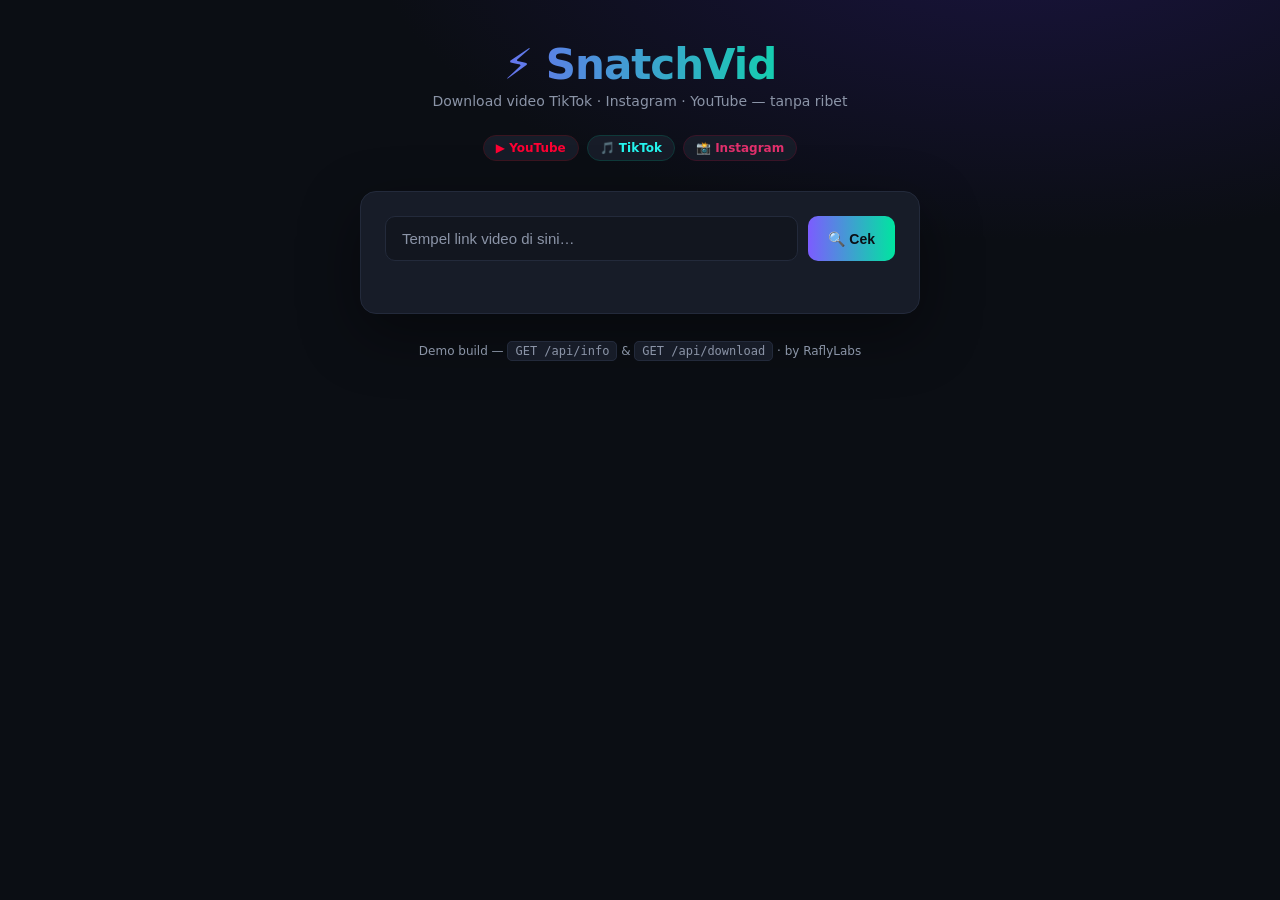
==== api/static/index.html @ d873a233 "feat: initial commit for SnatchVid" ====
<!DOCTYPE html>
<html lang="id">
<head>
<meta charset="UTF-8">
<meta name="viewport" content="width=device-width, initial-scale=1.0">
<title>SnatchVid — TikTok · Instagram · YouTube Downloader</title>
<style>
  :root {
    --bg: #0b0e14;
    --bg2: #12161f;
    --card: #171c28;
    --border: #232a3b;
    --text: #e8ecf4;
    --dim: #8b94a7;
    --accent: #7c5cff;
    --accent2: #00e5a0;
    --danger: #ff5c7c;
    --yt: #ff0033;
    --tt: #25f4ee;
    --ig: #e1306c;
  }
  * { margin: 0; padding: 0; box-sizing: border-box; }
  body {
    font-family: 'Segoe UI', system-ui, -apple-system, sans-serif;
    background: radial-gradient(1200px 600px at 80% -10%, #1a1440 0%, var(--bg) 55%), var(--bg);
    color: var(--text);
    min-height: 100vh;
    display: flex;
    flex-direction: column;
    align-items: center;
    padding: 40px 20px;
  }
  .logo { text-align: center; margin-bottom: 12px; }
  .logo h1 {
    font-size: 42px; font-weight: 800; letter-spacing: -1px;
    background: linear-gradient(90deg, var(--accent), var(--accent2));
    -webkit-background-clip: text; background-clip: text; color: transparent;
  }
  .logo p { color: var(--dim); font-size: 14px; margin-top: 4px; }
  .badges { display: flex; gap: 8px; justify-content: center; margin: 14px 0 30px; }
  .badge {
    font-size: 12px; font-weight: 600; padding: 5px 12px; border-radius: 999px;
    border: 1px solid var(--border); background: var(--card); color: var(--dim);
  }
  .badge.yt { color: var(--yt); border-color: #3a1520; }
  .badge.tt { color: var(--tt); border-color: #0f3a3a; }
  .badge.ig { color: var(--ig); border-color: #3a1528; }

  .card {
    background: var(--card); border: 1px solid var(--border); border-radius: 16px;
    padding: 24px; width: 100%; max-width: 560px;
    box-shadow: 0 20px 60px rgba(0,0,0,.4);
  }
  .input-row { display: flex; gap: 10px; }
  #url {
    flex: 1; background: var(--bg2); border: 1px solid var(--border); border-radius: 10px;
    color: var(--text); padding: 13px 16px; font-size: 15px; outline: none;
    transition: border-color .2s;
  }
  #url:focus { border-color: var(--accent); }
  #url::placeholder { color: var(--dim); }
  button {
    border: none; border-radius: 10px; cursor: pointer; font-weight: 700; font-size: 14px;
    padding: 13px 20px; transition: transform .1s, opacity .2s; color: #0b0e14;
    background: linear-gradient(90deg, var(--accent), var(--accent2));
  }
  button:hover { opacity: .88; }
  button:active { transform: scale(.97); }
  button:disabled { opacity: .45; cursor: not-allowed; }
  button.ghost {
    background: var(--bg2); color: var(--dim); border: 1px solid var(--border);
  }
  .platform-hint { margin-top: 10px; font-size: 13px; color: var(--dim); min-height: 18px; display: flex; align-items: center; gap: 6px; }

  .preview { margin-top: 20px; display: none; }
  .preview.show { display: block; animation: fadeIn .35s ease; }
  @keyframes fadeIn { from { opacity: 0; transform: translateY(8px); } to { opacity: 1; transform: none; } }

  .thumb-wrap { position: relative; border-radius: 12px; overflow: hidden; border: 1px solid var(--border); }
  .thumb-wrap img { width: 100%; display: block; aspect-ratio: 16/9; object-fit: cover; }
  .thumb-overlay {
    position: absolute; inset: 0; display: flex; align-items: flex-end; padding: 14px;
    background: linear-gradient(transparent 40%, rgba(0,0,0,.85));
  }
  .thumb-overlay .meta { color: #fff; }
  .thumb-overlay .dur {
    background: rgba(0,0,0,.7); padding: 3px 8px; border-radius: 6px; font-size: 12px; font-weight: 600;
  }
  .ptag { font-size: 11px; font-weight: 700; letter-spacing: .5px; text-transform: uppercase; margin-bottom: 6px; }
  .ptag.yt { color: var(--yt); } .ptag.tt { color: var(--tt); } .ptag.ig { color: var(--ig); }

  .details { padding: 14px 4px 0; }
  .details h3 { font-size: 16px; font-weight: 700; line-height: 1.4; }
  .details .sub { color: var(--dim); font-size: 13px; margin-top: 4px; }

  .quality-row { display: flex; gap: 8px; margin-top: 14px; flex-wrap: wrap; }
  .q-btn {
    background: var(--bg2); border: 1px solid var(--border); color: var(--dim);
    padding: 8px 14px; border-radius: 8px; font-size: 13px; font-weight: 600; cursor: pointer;
    transition: all .15s;
  }
  .q-btn:hover { border-color: var(--accent); color: var(--text); }
  .q-btn.active { background: var(--accent); border-color: var(--accent); color: #fff; }

  .output-wrap { margin-top: 16px; }
  .section-label { font-size: 12px; color: var(--dim); font-weight: 600; text-transform: uppercase; letter-spacing: .5px; margin-bottom: 8px; }
  .output-row { display: flex; gap: 8px; flex-wrap: wrap; }
  .o-btn {
    background: var(--bg2); border: 1px solid var(--border); color: var(--dim);
    padding: 10px 14px; border-radius: 10px; font-size: 13px; font-weight: 600; cursor: pointer;
    transition: all .15s; text-align: left; line-height: 1.3; flex: 1; min-width: 130px;
  }
  .o-btn .o-emoji { display: block; font-size: 18px; margin-bottom: 2px; }
  .o-btn .o-label { color: var(--text); }
  .o-btn .o-desc { font-size: 11px; color: var(--dim); font-weight: 400; }
  .o-btn:hover { border-color: var(--accent); }
  .o-btn.active { background: linear-gradient(135deg, rgba(99,102,241,.18), rgba(16,185,129,.12)); border-color: var(--accent); }
  .o-btn.active .o-label { color: var(--accent2); }
  .o-btn:disabled { opacity: .4; cursor: not-allowed; }
  .wa-opt { margin-top: 10px; }
  .wa-label { display: block; font-size: 12px; color: var(--dim); margin-bottom: 6px; }
  .wa-opt .q-btn { flex: none; }

  .dl-btn { width: 100%; margin-top: 16px; padding: 14px; font-size: 15px; }
  .dl-btn:disabled { opacity: .6; }

  .status { margin-top: 14px; font-size: 13px; color: var(--dim); text-align: center; min-height: 18px; }
  .status.error { color: var(--danger); }
  .status.ok { color: var(--accent2); }

  .spinner {
    display: inline-block; width: 14px; height: 14px; vertical-align: -2px; margin-right: 6px;
    border: 2px solid rgba(255,255,255,.25); border-top-color: #fff; border-radius: 50%;
    animation: spin .7s linear infinite;
  }
  @keyframes spin { to { transform: rotate(360deg); } }

  footer { margin-top: 30px; color: var(--dim); font-size: 12px; text-align: center; }
  footer code { background: var(--card); padding: 2px 7px; border-radius: 5px; border: 1px solid var(--border); }
</style>
</head>
<body>

  <div class="logo">
    <h1>⚡ SnatchVid</h1>
    <p>Download video TikTok · Instagram · YouTube — tanpa ribet</p>
  </div>
  <div class="badges">
    <span class="badge yt">▶ YouTube</span>
    <span class="badge tt">🎵 TikTok</span>
    <span class="badge ig">📸 Instagram</span>
  </div>

  <div class="card">
    <div class="input-row">
      <input id="url" type="text" placeholder="Tempel link video di sini…" autocomplete="off" spellcheck="false">
      <button id="btnInfo">🔍 Cek</button>
    </div>
    <div class="platform-hint" id="hint"></div>

    <div class="preview" id="preview">
      <div class="thumb-wrap">
        <img id="thumb" alt="Thumbnail">
        <div class="thumb-overlay">
          <div>
            <div class="ptag" id="ptag">YouTube</div>
            <span class="dur" id="dur">0:00</span>
          </div>
        </div>
      </div>
      <div class="details">
        <h3 id="title">Judul video</h3>
        <div class="sub" id="sub">Uploader</div>
      </div>
      <div class="quality-row" id="qualityRow"></div>

      <div class="output-wrap">
        <div class="section-label">Format output</div>
        <div class="output-row" id="outputRow"></div>
        <div class="wa-opt" id="waOpt" style="display:none">
          <label class="wa-label">Durasi max (untuk WA Status)</label>
          <div class="output-row" id="waDurRow"></div>
        </div>
      </div>

      <button class="dl-btn" id="btnDownload" disabled>⬇ Download Video</button>
      <div class="status" id="status"></div>
    </div>
  </div>

  <footer>
    Demo build — <code>GET /api/info</code> &amp; <code>GET /api/download</code> · by RaflyLabs
  </footer>

<script>
const $ = id => document.getElementById(id);
const PLATFORMS = { youtube: {name:'YouTube', cls:'yt', emoji:'▶'}, tiktok: {name:'TikTok', cls:'tt', emoji:'🎵'}, instagram: {name:'Instagram', cls:'ig', emoji:'📸'} };
let currentQuality = '720';
let currentOutput = 'original';
let currentWADur = '30';
let currentMeta = null;
let ffmpegOK = true;

const urlInput = $('url');
const hint = $('hint');

function detectPlatform(url) {
  if (/youtube\.com|youtu\.be/i.test(url)) return 'youtube';
  if (/tiktok\.com/i.test(url)) return 'tiktok';
  if (/instagram\.com/i.test(url)) return 'instagram';
  return null;
}

urlInput.addEventListener('input', () => {
  const p = detectPlatform(urlInput.value.trim());
  if (p) {
    const conf = PLATFORMS[p];
    hint.innerHTML = `<span style="color:var(--${conf.cls})">${conf.emoji} ${conf.name} terdeteksi ✓</span>`;
  } else if (urlInput.value.trim()) {
    hint.textContent = '⚠ Support: YouTube, TikTok, Instagram';
  } else {
    hint.textContent = '';
  }
});

urlInput.addEventListener('keydown', e => { if (e.key === 'Enter') $('btnInfo').click(); });

async function fetchJSON(url, retries = 3) {
  let lastErr;
  for (let i = 0; i < retries; i++) {
    try {
      const res = await fetch(url);
      const body = await res.json().catch(() => ({}));
      if (!res.ok) throw new Error(body.detail || `HTTP ${res.status}`);
      return body;
    } catch (e) {
      lastErr = e;
      if (i < retries - 1) await new Promise(r => setTimeout(r, 2000 * (i + 1)));
    }
  }
  throw lastErr;
}

function renderQuality(meta) {
  const row = $('qualityRow');
  row.innerHTML = '';
  const quals = meta.formats && meta.formats.length ? meta.formats.map(f => f.height) : [];
  // Kalau TikTok/IG tanpa list format → cuma "best"
  const options = quals.length ? quals : ['best'];
  currentQuality = options[0].toString();

  options.forEach(q => {
    const b = document.createElement('button');
    b.className = 'q-btn' + (q.toString() === currentQuality ? ' active' : '');
    b.textContent = q === 'best' ? '⭐ Best' : q + 'p';
    b.onclick = () => {
      currentQuality = q.toString();
      document.querySelectorAll('.q-btn').forEach(x => x.classList.remove('active'));
      b.classList.add('active');
    };
    row.appendChild(b);
  });
}

// ----- Format output -----
const OUTPUT_ICONS = { original: '📦', wa_status: '📱', mp3: '🎵' };

function renderOutputTypes() {
  const row = $('outputRow');
  row.innerHTML = '';

  // Ambil daftar output type dari API (sekali saja)
  fetch('/api/output-types')
    .then(r => r.json())
    .then(types => {
      Object.entries(types).forEach(([key, conf]) => {
        const needsFF = conf.needs_ffmpeg && !ffmpegOK;
        const b = document.createElement('button');
        b.className = 'o-btn' + (key === currentOutput ? ' active' : '');
        b.disabled = needsFF;
        b.innerHTML = `<span class="o-emoji">${conf.emoji}</span><span class="o-label">${conf.label}</span> <span class="o-desc">${conf.desc}</span>`;
        b.onclick = () => {
          currentOutput = key;
          document.querySelectorAll('.o-btn').forEach(x => x.classList.remove('active'));
          b.classList.add('active');
          $('waOpt').style.display = key === 'wa_status' ? 'block' : 'none';
        };
        row.appendChild(b);
      });
      // Kalau wa_status butuh ffmpeg dan tidak ada → pilihan fallback ke original
      if (types.wa_status.needs_ffmpeg && !ffmpegOK && currentOutput === 'wa_status') {
        currentOutput = 'original';
        document.querySelectorAll('.o-btn')[0]?.classList.add('active');
      }
    })
    .catch(() => {});

  // Durasi pilihan untuk WA (15/30/60 — 30s default = batas status)
  const durRow = $('waDurRow');
  durRow.innerHTML = '';
  ['15', '30', '60'].forEach(d => {
    const b = document.createElement('button');
    b.className = 'q-btn' + (d === currentWADur ? ' active' : '');
    b.textContent = d + ' dtk';
    b.onclick = () => {
      currentWADur = d;
      durRow.querySelectorAll('.q-btn').forEach(x => x.classList.remove('active'));
      b.classList.add('active');
    };
    durRow.appendChild(b);
  });
}

// Cek status ffmpeg saat load
fetch('/api/health').then(r => r.json()).then(h => { ffmpegOK = !!h.ffmpeg; renderOutputTypes(); }).catch(() => {});

$('btnInfo').onclick = async () => {
  const url = urlInput.value.trim();
  const status = $('status');
  if (!url) { status.textContent = 'Isi URL dulu ya 😉'; status.className = 'status error'; return; }
  if (!detectPlatform(url)) { status.textContent = 'URL tidak didukung!'; status.className = 'status error'; return; }

  const btn = $('btnInfo');
  btn.disabled = true; btn.innerHTML = '<span class="spinner"></span>Mengecek…';
  status.textContent = 'Mengambil info video…'; status.className = 'status';

  try {
    const meta = await fetchJSON('/api/info?url=' + encodeURIComponent(url));
    currentMeta = meta;

    const conf = PLATFORMS[meta.platform];
    $('ptag').textContent = `${conf.emoji} ${conf.name}`;
    $('ptag').className = 'ptag ' + conf.cls;
    $('thumb').src = meta.thumbnail || 'data:image/svg+xml;base64,' + btoa('<svg xmlns="http://www.w3.org/2000/svg" width="640" height="360"><rect fill="#232a3b" width="640" height="360"/><text x="320" y="190" fill="#8b94a7" font-size="28" text-anchor="middle" font-family="sans-serif">Tidak ada thumbnail</text></svg>');
    $('title').textContent = meta.title || '(tanpa judul)';
    $('sub').textContent = [meta.uploader, meta.duration_sec ? `⏱ ${meta.duration}` : null].filter(Boolean).join(' · ');
    $('dur').textContent = meta.duration || '?';

    renderQuality(meta);
    $('preview').classList.add('show');
    $('btnDownload').disabled = false;
    status.textContent = meta.quality_note || '';
    status.className = meta.quality_note ? 'status error' : 'status';
  } catch (e) {
    status.textContent = '❌ ' + e.message;
    status.className = 'status error';
  } finally {
    btn.disabled = false; btn.innerHTML = '🔍 Cek';
  }
};

$('btnDownload').onclick = async () => {
  const status = $('status');
  const btn = $('btnDownload');
  btn.disabled = true; btn.innerHTML = '<span class="spinner"></span>Downloading…';
  status.textContent = 'Memproses video…'; status.className = 'status';

  try {
    const url = urlInput.value.trim();
    const res = await fetch(`/api/download?url=${encodeURIComponent(url)}&quality=${currentQuality}&output=${currentOutput}&wa_duration=${currentWADur}`);
    if (!res.ok) {
      const body = await res.json().catch(() => ({}));
      throw new Error(body.detail || `HTTP ${res.status}`);
    }
    // Ambil filename dari header Content-Disposition
    const cd = res.headers.get('Content-Disposition') || '';
    const m = cd.match(/filename="?([^";]+)"?/);
    const fname = m ? m[1] : 'snatchvid.mp4';

    const blob = await res.blob();
    const a = document.createElement('a');
    a.href = URL.createObjectURL(blob);
    a.download = fname;
    a.click();
    URL.revokeObjectURL(a.href);

    status.textContent = `✅ Berhasil! ${(blob.size/1e6).toFixed(1)} MB disimpan.`;
    status.className = 'status ok';
  } catch (e) {
    status.textContent = '❌ ' + e.message;
    status.className = 'status error';
  } finally {
    btn.disabled = false; btn.innerHTML = '⬇ Download Video';
  }
};
</script>
</body>
</html>
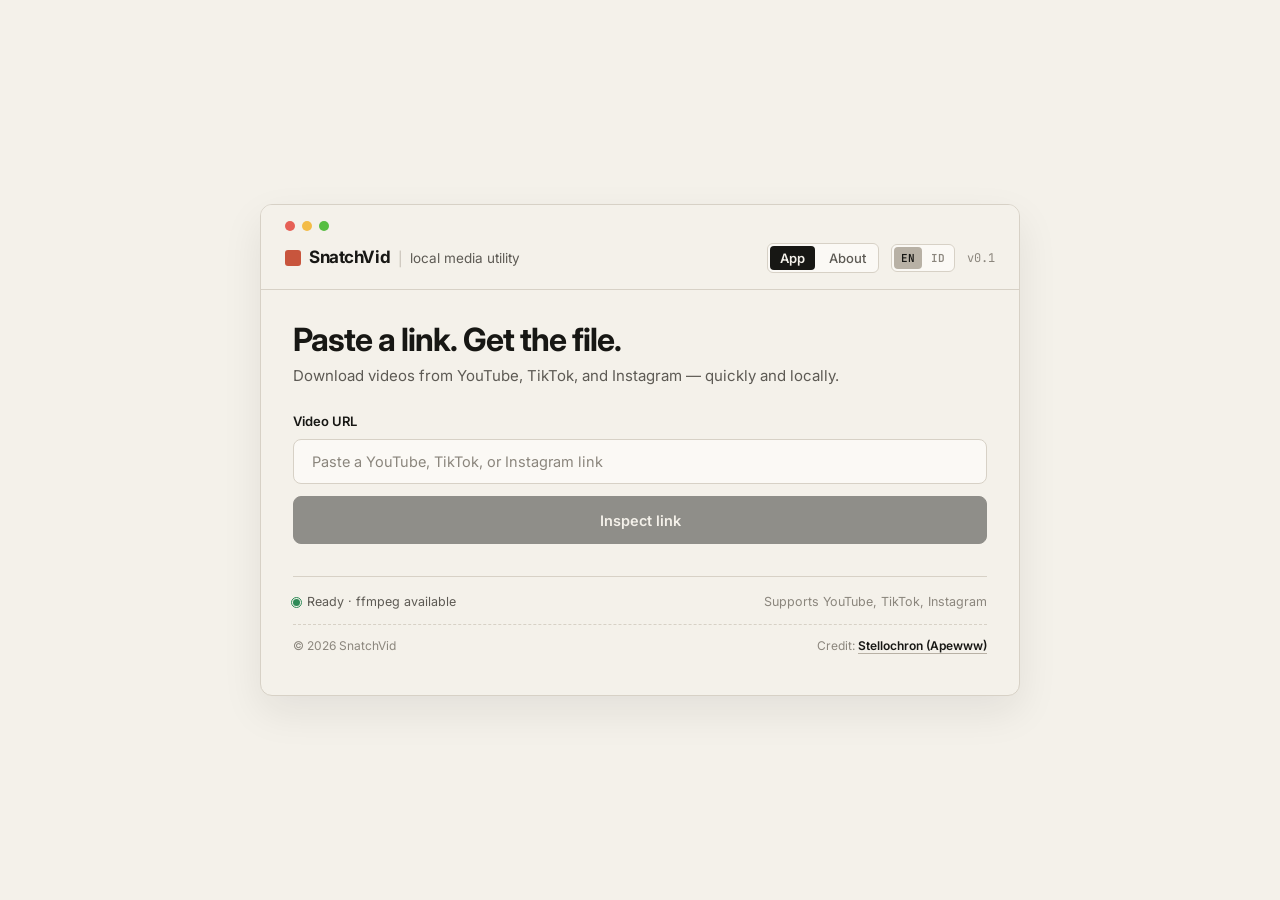
==== commit b286b275: "feat(ui): implement Quiet Utility frontend, About page, and EN/ID localization - Redesign interface " ====
--- a/api/static/index.html
+++ b/api/static/index.html
@@ -1,388 +1,2145 @@
 <!DOCTYPE html>
-<html lang="id">
+<html lang="en">
 <head>
-<meta charset="UTF-8">
-<meta name="viewport" content="width=device-width, initial-scale=1.0">
-<title>SnatchVid — TikTok · Instagram · YouTube Downloader</title>
-<style>
-  :root {
-    --bg: #0b0e14;
-    --bg2: #12161f;
-    --card: #171c28;
-    --border: #232a3b;
-    --text: #e8ecf4;
-    --dim: #8b94a7;
-    --accent: #7c5cff;
-    --accent2: #00e5a0;
-    --danger: #ff5c7c;
-    --yt: #ff0033;
-    --tt: #25f4ee;
-    --ig: #e1306c;
-  }
-  * { margin: 0; padding: 0; box-sizing: border-box; }
-  body {
-    font-family: 'Segoe UI', system-ui, -apple-system, sans-serif;
-    background: radial-gradient(1200px 600px at 80% -10%, #1a1440 0%, var(--bg) 55%), var(--bg);
-    color: var(--text);
-    min-height: 100vh;
-    display: flex;
-    flex-direction: column;
-    align-items: center;
-    padding: 40px 20px;
-  }
-  .logo { text-align: center; margin-bottom: 12px; }
-  .logo h1 {
-    font-size: 42px; font-weight: 800; letter-spacing: -1px;
-    background: linear-gradient(90deg, var(--accent), var(--accent2));
-    -webkit-background-clip: text; background-clip: text; color: transparent;
-  }
-  .logo p { color: var(--dim); font-size: 14px; margin-top: 4px; }
-  .badges { display: flex; gap: 8px; justify-content: center; margin: 14px 0 30px; }
-  .badge {
-    font-size: 12px; font-weight: 600; padding: 5px 12px; border-radius: 999px;
-    border: 1px solid var(--border); background: var(--card); color: var(--dim);
-  }
-  .badge.yt { color: var(--yt); border-color: #3a1520; }
-  .badge.tt { color: var(--tt); border-color: #0f3a3a; }
-  .badge.ig { color: var(--ig); border-color: #3a1528; }
-
-  .card {
-    background: var(--card); border: 1px solid var(--border); border-radius: 16px;
-    padding: 24px; width: 100%; max-width: 560px;
-    box-shadow: 0 20px 60px rgba(0,0,0,.4);
-  }
-  .input-row { display: flex; gap: 10px; }
-  #url {
-    flex: 1; background: var(--bg2); border: 1px solid var(--border); border-radius: 10px;
-    color: var(--text); padding: 13px 16px; font-size: 15px; outline: none;
-    transition: border-color .2s;
-  }
-  #url:focus { border-color: var(--accent); }
-  #url::placeholder { color: var(--dim); }
-  button {
-    border: none; border-radius: 10px; cursor: pointer; font-weight: 700; font-size: 14px;
-    padding: 13px 20px; transition: transform .1s, opacity .2s; color: #0b0e14;
-    background: linear-gradient(90deg, var(--accent), var(--accent2));
-  }
-  button:hover { opacity: .88; }
-  button:active { transform: scale(.97); }
-  button:disabled { opacity: .45; cursor: not-allowed; }
-  button.ghost {
-    background: var(--bg2); color: var(--dim); border: 1px solid var(--border);
-  }
-  .platform-hint { margin-top: 10px; font-size: 13px; color: var(--dim); min-height: 18px; display: flex; align-items: center; gap: 6px; }
-
-  .preview { margin-top: 20px; display: none; }
-  .preview.show { display: block; animation: fadeIn .35s ease; }
-  @keyframes fadeIn { from { opacity: 0; transform: translateY(8px); } to { opacity: 1; transform: none; } }
-
-  .thumb-wrap { position: relative; border-radius: 12px; overflow: hidden; border: 1px solid var(--border); }
-  .thumb-wrap img { width: 100%; display: block; aspect-ratio: 16/9; object-fit: cover; }
-  .thumb-overlay {
-    position: absolute; inset: 0; display: flex; align-items: flex-end; padding: 14px;
-    background: linear-gradient(transparent 40%, rgba(0,0,0,.85));
-  }
-  .thumb-overlay .meta { color: #fff; }
-  .thumb-overlay .dur {
-    background: rgba(0,0,0,.7); padding: 3px 8px; border-radius: 6px; font-size: 12px; font-weight: 600;
-  }
-  .ptag { font-size: 11px; font-weight: 700; letter-spacing: .5px; text-transform: uppercase; margin-bottom: 6px; }
-  .ptag.yt { color: var(--yt); } .ptag.tt { color: var(--tt); } .ptag.ig { color: var(--ig); }
-
-  .details { padding: 14px 4px 0; }
-  .details h3 { font-size: 16px; font-weight: 700; line-height: 1.4; }
-  .details .sub { color: var(--dim); font-size: 13px; margin-top: 4px; }
-
-  .quality-row { display: flex; gap: 8px; margin-top: 14px; flex-wrap: wrap; }
-  .q-btn {
-    background: var(--bg2); border: 1px solid var(--border); color: var(--dim);
-    padding: 8px 14px; border-radius: 8px; font-size: 13px; font-weight: 600; cursor: pointer;
-    transition: all .15s;
-  }
-  .q-btn:hover { border-color: var(--accent); color: var(--text); }
-  .q-btn.active { background: var(--accent); border-color: var(--accent); color: #fff; }
-
-  .output-wrap { margin-top: 16px; }
-  .section-label { font-size: 12px; color: var(--dim); font-weight: 600; text-transform: uppercase; letter-spacing: .5px; margin-bottom: 8px; }
-  .output-row { display: flex; gap: 8px; flex-wrap: wrap; }
-  .o-btn {
-    background: var(--bg2); border: 1px solid var(--border); color: var(--dim);
-    padding: 10px 14px; border-radius: 10px; font-size: 13px; font-weight: 600; cursor: pointer;
-    transition: all .15s; text-align: left; line-height: 1.3; flex: 1; min-width: 130px;
-  }
-  .o-btn .o-emoji { display: block; font-size: 18px; margin-bottom: 2px; }
-  .o-btn .o-label { color: var(--text); }
-  .o-btn .o-desc { font-size: 11px; color: var(--dim); font-weight: 400; }
-  .o-btn:hover { border-color: var(--accent); }
-  .o-btn.active { background: linear-gradient(135deg, rgba(99,102,241,.18), rgba(16,185,129,.12)); border-color: var(--accent); }
-  .o-btn.active .o-label { color: var(--accent2); }
-  .o-btn:disabled { opacity: .4; cursor: not-allowed; }
-  .wa-opt { margin-top: 10px; }
-  .wa-label { display: block; font-size: 12px; color: var(--dim); margin-bottom: 6px; }
-  .wa-opt .q-btn { flex: none; }
-
-  .dl-btn { width: 100%; margin-top: 16px; padding: 14px; font-size: 15px; }
-  .dl-btn:disabled { opacity: .6; }
-
-  .status { margin-top: 14px; font-size: 13px; color: var(--dim); text-align: center; min-height: 18px; }
-  .status.error { color: var(--danger); }
-  .status.ok { color: var(--accent2); }
-
-  .spinner {
-    display: inline-block; width: 14px; height: 14px; vertical-align: -2px; margin-right: 6px;
-    border: 2px solid rgba(255,255,255,.25); border-top-color: #fff; border-radius: 50%;
-    animation: spin .7s linear infinite;
-  }
-  @keyframes spin { to { transform: rotate(360deg); } }
-
-  footer { margin-top: 30px; color: var(--dim); font-size: 12px; text-align: center; }
-  footer code { background: var(--card); padding: 2px 7px; border-radius: 5px; border: 1px solid var(--border); }
-</style>
+  <meta charset="UTF-8">
+  <meta name="viewport" content="width=device-width, initial-scale=1.0">
+  <title>SnatchVid — Local Media Utility</title>
+  <link rel="preconnect" href="https://fonts.googleapis.com">
+  <link rel="preconnect" href="https://fonts.gstatic.com" crossorigin>
+  <link href="https://fonts.googleapis.com/css2?family=Inter:wght@400;500;600;700&family=JetBrains+Mono:wght@400;500;600&display=swap" rel="stylesheet">
+  <style>
+    /* -------------------------------------------------------------------------
+       SnatchVid Design System Tokens (docs/DESIGN.md)
+       Direction: Quiet Utility — warm paper, charcoal ink, vermilion accent
+       ------------------------------------------------------------------------- */
+    :root {
+      /* Color tokens */
+      --color-paper: #F4F1EA;
+      --color-surface: #FBF9F5;
+      --color-surface-muted: #ECE8DF;
+      --color-ink: #171714;
+      --color-ink-soft: #5D5A54;
+      --color-ink-faint: #8B867D;
+      --color-line: #D7D1C6;
+      --color-line-strong: #B8B1A5;
+      --color-accent: #C8553D;
+      --color-accent-soft: #F2D8D0;
+      --color-success: #2E8B57;
+      --color-warning: #B7791F;
+      --color-danger: #B7463B;
+
+      /* Specific platform subtle tones */
+      --color-yt-bg: #FBECE8;
+      --color-yt-text: #B7463B;
+      --color-tt-bg: #E8F5F4;
+      --color-tt-text: #0E746C;
+      --color-ig-bg: #F8EBF0;
+      --color-ig-text: #AD2B60;
+
+      /* Spacing & Metrics */
+      --shell-max: 1120px;
+      --workbench-max: 760px;
+      --space-1: 4px;
+      --space-2: 8px;
+      --space-3: 12px;
+      --space-4: 16px;
+      --space-5: 20px;
+      --space-6: 24px;
+      --space-7: 32px;
+      --space-8: 40px;
+      --space-9: 56px;
+
+      --control-height: 48px;
+      --radius-control: 8px;
+      --radius-thumbnail: 6px;
+      --radius-window: 12px;
+      --radius-pill: 999px;
+
+      --transition-fast: 140ms ease;
+      --transition-normal: 220ms ease;
+      --shadow-window: 0 16px 40px rgba(23, 23, 20, 0.08);
+
+      /* Typography */
+      --font-sans: 'Inter', ui-sans-serif, system-ui, -apple-system, BlinkMacSystemFont, "Segoe UI", sans-serif;
+      --font-mono: 'JetBrains Mono', ui-monospace, SFMono-Regular, Menlo, Consolas, monospace;
+    }
+
+    * {
+      box-sizing: border-box;
+      margin: 0;
+      padding: 0;
+    }
+
+    body {
+      background-color: var(--color-paper);
+      color: var(--color-ink);
+      font-family: var(--font-sans);
+      font-size: 15px;
+      line-height: 1.5;
+      min-height: 100vh;
+      display: flex;
+      align-items: center;
+      justify-content: center;
+      padding: var(--space-8) var(--space-4);
+      -webkit-font-smoothing: antialiased;
+      -moz-osx-font-smoothing: grayscale;
+    }
+
+    /* Workbench / App Shell Window */
+    .app-shell {
+      background-color: var(--color-paper);
+      border: 1px solid var(--color-line);
+      border-radius: var(--radius-window);
+      box-shadow: var(--shadow-window);
+      width: 100%;
+      max-width: var(--workbench-max);
+      overflow: hidden;
+      display: flex;
+      flex-direction: column;
+    }
+
+    /* Header */
+    .header {
+      padding: var(--space-4) var(--space-6);
+      border-bottom: 1px solid var(--color-line);
+      background-color: var(--color-paper);
+      display: flex;
+      flex-direction: column;
+      gap: var(--space-3);
+    }
+
+    .window-controls {
+      display: flex;
+      align-items: center;
+      gap: 7px;
+    }
+
+    .mac-dot {
+      width: 10px;
+      height: 10px;
+      border-radius: 50%;
+      display: inline-block;
+    }
+    .mac-dot.red { background-color: #E66056; }
+    .mac-dot.yellow { background-color: #F3BC48; }
+    .mac-dot.green { background-color: #57BE42; }
+
+    .brand-bar {
+      display: flex;
+      align-items: center;
+      justify-content: space-between;
+      flex-wrap: wrap;
+      gap: var(--space-3);
+    }
+
+    .brand-left {
+      display: flex;
+      align-items: center;
+      gap: var(--space-2);
+    }
+
+    .brand-mark {
+      width: 16px;
+      height: 16px;
+      background-color: var(--color-accent);
+      border-radius: 3px;
+      flex-shrink: 0;
+    }
+
+    .wordmark {
+      font-size: 17px;
+      font-weight: 700;
+      letter-spacing: -0.025em;
+      color: var(--color-ink);
+      text-decoration: none;
+    }
+
+    .brand-divider {
+      color: var(--color-line-strong);
+      font-weight: 300;
+      font-size: 14px;
+      user-select: none;
+    }
+
+    .brand-tagline {
+      color: var(--color-ink-soft);
+      font-size: 13.5px;
+      font-weight: 400;
+    }
+
+    .nav-actions {
+      display: flex;
+      align-items: center;
+      gap: var(--space-3);
+    }
+
+    /* Navigation Links */
+    .nav-links {
+      display: flex;
+      align-items: center;
+      gap: var(--space-1);
+      background-color: var(--color-surface);
+      border: 1px solid var(--color-line);
+      border-radius: 6px;
+      padding: 2px;
+    }
+
+    .nav-btn {
+      background: none;
+      border: none;
+      font-family: var(--font-sans);
+      font-size: 13px;
+      font-weight: 500;
+      color: var(--color-ink-soft);
+      padding: 4px 10px;
+      border-radius: 4px;
+      cursor: pointer;
+      transition: all var(--transition-fast);
+      text-decoration: none;
+    }
+
+    .nav-btn:hover {
+      color: var(--color-ink);
+    }
+
+    .nav-btn.active {
+      background-color: var(--color-ink);
+      color: var(--color-paper);
+      font-weight: 600;
+    }
+
+    /* Language Selector (EN / ID) */
+    .lang-switcher {
+      display: flex;
+      align-items: center;
+      gap: 2px;
+      background-color: var(--color-surface);
+      border: 1px solid var(--color-line);
+      border-radius: 6px;
+      padding: 2px;
+    }
+
+    .lang-btn {
+      background: none;
+      border: none;
+      font-family: var(--font-mono);
+      font-size: 11px;
+      font-weight: 600;
+      color: var(--color-ink-faint);
+      padding: 4px 7px;
+      border-radius: 4px;
+      cursor: pointer;
+      transition: all var(--transition-fast);
+    }
+
+    .lang-btn:hover {
+      color: var(--color-ink);
+    }
+
+    .lang-btn.active {
+      background-color: var(--color-line-strong);
+      color: var(--color-ink);
+    }
+
+    .brand-version {
+      font-family: var(--font-mono);
+      font-size: 12px;
+      color: var(--color-ink-faint);
+    }
+
+    /* Workbench Main Body */
+    .workbench-body {
+      padding: var(--space-7) var(--space-7) var(--space-8);
+    }
+
+    /* View Switcher Containers */
+    .view-pane {
+      display: none;
+    }
+
+    .view-pane.active {
+      display: block;
+      animation: viewFade 0.18s ease;
+    }
+
+    @keyframes viewFade {
+      from { opacity: 0; transform: translateY(3px); }
+      to { opacity: 1; transform: translateY(0); }
+    }
+
+    /* Hero / Product Promise */
+    .promise-section {
+      margin-bottom: var(--space-6);
+    }
+
+    .promise-headline {
+      font-size: 32px;
+      font-weight: 700;
+      letter-spacing: -0.03em;
+      line-height: 1.1;
+      color: var(--color-ink);
+      margin-bottom: var(--space-2);
+    }
+
+    .promise-subtext {
+      font-size: 15px;
+      color: var(--color-ink-soft);
+      line-height: 1.5;
+      max-width: 65ch;
+    }
+
+    /* URL Input Section */
+    .input-section {
+      margin-bottom: var(--space-5);
+    }
+
+    .field-label {
+      display: block;
+      font-size: 13px;
+      font-weight: 600;
+      color: var(--color-ink);
+      margin-bottom: var(--space-2);
+    }
+
+    .url-field-wrap {
+      display: flex;
+      align-items: center;
+      background-color: var(--color-surface);
+      border: 1px solid var(--color-line);
+      border-radius: var(--radius-control);
+      padding: 4px 6px 4px 14px;
+      transition: border-color var(--transition-fast), box-shadow var(--transition-fast);
+      position: relative;
+    }
+
+    .url-field-wrap:focus-within {
+      border-color: var(--color-ink);
+      box-shadow: 0 0 0 3px rgba(200, 85, 61, 0.18);
+    }
+
+    .url-input {
+      flex: 1;
+      border: none;
+      outline: none;
+      background: transparent;
+      font-family: var(--font-sans);
+      font-size: 14.5px;
+      color: var(--color-ink);
+      padding: 9px 4px;
+      min-width: 120px;
+    }
+
+    .url-input::placeholder {
+      color: var(--color-ink-faint);
+    }
+
+    .btn-clear {
+      background: transparent;
+      border: none;
+      color: var(--color-ink-faint);
+      cursor: pointer;
+      padding: 6px 8px;
+      border-radius: 4px;
+      display: none;
+      align-items: center;
+      justify-content: center;
+      font-size: 13px;
+      transition: color var(--transition-fast);
+    }
+
+    .btn-clear:hover {
+      color: var(--color-ink);
+    }
+
+    .btn-clear.show {
+      display: flex;
+    }
+
+    /* Platform Detection Badge */
+    .platform-pill {
+      align-items: center;
+      gap: 6px;
+      font-size: 12.5px;
+      font-weight: 600;
+      padding: 5px 10px;
+      border-radius: 6px;
+      white-space: nowrap;
+      user-select: none;
+    }
+
+    .platform-pill.youtube {
+      background-color: var(--color-yt-bg);
+      color: var(--color-yt-text);
+    }
+
+    .platform-pill.tiktok {
+      background-color: var(--color-tt-bg);
+      color: var(--color-tt-text);
+    }
+
+    .platform-pill.instagram {
+      background-color: var(--color-ig-bg);
+      color: var(--color-ig-text);
+    }
+
+    .platform-pill-desktop {
+      display: none;
+      margin-left: 6px;
+    }
+
+    .platform-pill-desktop.show {
+      display: inline-flex;
+    }
+
+    .platform-pill-mobile {
+      display: none !important;
+      margin-top: var(--space-2);
+      width: fit-content;
+    }
+
+    /* Primary Action Buttons */
+    .btn-primary {
+      width: 100%;
+      height: var(--control-height);
+      min-height: 48px;
+      background-color: var(--color-ink);
+      color: var(--color-paper);
+      border: 1px solid var(--color-ink);
+      border-radius: var(--radius-control);
+      font-family: var(--font-sans);
+      font-size: 14.5px;
+      font-weight: 600;
+      cursor: pointer;
+      display: flex;
+      align-items: center;
+      justify-content: center;
+      gap: var(--space-2);
+      transition: background-color var(--transition-fast), transform var(--transition-fast), opacity var(--transition-fast);
+      margin-top: var(--space-3);
+    }
+
+    .btn-primary:hover:not(:disabled) {
+      background-color: #2b2b27;
+      border-color: #2b2b27;
+    }
+
+    .btn-primary:active:not(:disabled) {
+      background-color: #10100d;
+      transform: scale(0.995);
+    }
+
+    .btn-primary:focus-visible {
+      outline: 3px solid rgba(200, 85, 61, 0.4);
+      outline-offset: 2px;
+    }
+
+    .btn-primary:disabled {
+      opacity: 0.45;
+      cursor: not-allowed;
+    }
+
+    /* Media Preview Card */
+    .preview-card {
+      display: none;
+      background-color: var(--color-surface);
+      border: 1px solid var(--color-line);
+      border-radius: var(--radius-control);
+      padding: var(--space-4);
+      margin-top: var(--space-5);
+      animation: previewFadeIn var(--transition-normal);
+    }
+
+    .preview-card.show {
+      display: flex;
+      gap: var(--space-4);
+    }
+
+    @keyframes previewFadeIn {
+      from { opacity: 0; transform: translateY(4px); }
+      to { opacity: 1; transform: translateY(0); }
+    }
+
+    .thumbnail-col {
+      width: 210px;
+      aspect-ratio: 16 / 9;
+      background-color: #161614;
+      border-radius: var(--radius-thumbnail);
+      position: relative;
+      overflow: hidden;
+      flex-shrink: 0;
+      display: flex;
+      align-items: center;
+      justify-content: center;
+    }
+
+    .thumbnail-img {
+      width: 100%;
+      height: 100%;
+      object-fit: cover;
+      display: block;
+    }
+
+    .thumbnail-play-overlay {
+      position: absolute;
+      width: 36px;
+      height: 36px;
+      background-color: rgba(0, 0, 0, 0.52);
+      border-radius: 50%;
+      display: flex;
+      align-items: center;
+      justify-content: center;
+      pointer-events: none;
+      backdrop-filter: blur(2px);
+    }
+
+    .thumbnail-play-overlay svg {
+      width: 15px;
+      height: 15px;
+      fill: #ffffff;
+      margin-left: 2px;
+    }
+
+    .duration-tag {
+      position: absolute;
+      bottom: 6px;
+      right: 6px;
+      background-color: rgba(23, 23, 20, 0.82);
+      color: #ffffff;
+      font-size: 11px;
+      font-weight: 500;
+      font-family: var(--font-mono);
+      padding: 2px 6px;
+      border-radius: 4px;
+      line-height: 1.2;
+    }
+
+    .metadata-col {
+      flex: 1;
+      display: flex;
+      flex-direction: column;
+      justify-content: flex-start;
+      min-width: 0;
+      padding-top: 2px;
+    }
+
+    .platform-display-tag {
+      display: inline-flex;
+      align-items: center;
+      gap: 5px;
+      font-size: 12.5px;
+      font-weight: 600;
+      margin-bottom: var(--space-1);
+    }
+
+    .platform-display-tag.youtube { color: var(--color-yt-text); }
+    .platform-display-tag.tiktok { color: var(--color-tt-text); }
+    .platform-display-tag.instagram { color: var(--color-ig-text); }
+
+    .video-title {
+      font-size: 16.5px;
+      font-weight: 700;
+      letter-spacing: -0.02em;
+      color: var(--color-ink);
+      line-height: 1.35;
+      margin-bottom: var(--space-1);
+      overflow: hidden;
+      display: -webkit-box;
+      -webkit-line-clamp: 2;
+      -webkit-box-orient: vertical;
+    }
+
+    .video-uploader {
+      font-size: 13.5px;
+      color: var(--color-ink-soft);
+      margin-bottom: 2px;
+    }
+
+    .video-duration {
+      font-size: 13px;
+      color: var(--color-ink-soft);
+    }
+
+    /* Output Controls Grid */
+    .controls-grid {
+      display: none;
+      grid-template-columns: 1fr 1fr auto;
+      gap: var(--space-3);
+      align-items: flex-end;
+      margin-top: var(--space-5);
+    }
+
+    .controls-grid.show {
+      display: grid;
+    }
+
+    .control-block {
+      display: flex;
+      flex-direction: column;
+    }
+
+    .select-wrap {
+      position: relative;
+    }
+
+    .select-control {
+      width: 100%;
+      height: 44px;
+      background-color: var(--color-surface);
+      border: 1px solid var(--color-line);
+      border-radius: var(--radius-control);
+      padding: 8px 32px 8px 12px;
+      font-size: 14px;
+      font-family: var(--font-sans);
+      font-weight: 500;
+      color: var(--color-ink);
+      appearance: none;
+      -webkit-appearance: none;
+      cursor: pointer;
+      outline: none;
+      transition: border-color var(--transition-fast), box-shadow var(--transition-fast);
+    }
+
+    .select-control:focus {
+      border-color: var(--color-ink);
+      box-shadow: 0 0 0 3px rgba(200, 85, 61, 0.18);
+    }
+
+    .select-chevron {
+      position: absolute;
+      right: 12px;
+      top: 50%;
+      transform: translateY(-50%);
+      pointer-events: none;
+      color: var(--color-ink-faint);
+      font-size: 11px;
+    }
+
+    .btn-advanced {
+      background: none;
+      border: none;
+      color: var(--color-ink);
+      text-decoration: underline;
+      text-underline-offset: 3px;
+      font-size: 13.5px;
+      font-weight: 500;
+      font-family: var(--font-sans);
+      cursor: pointer;
+      padding: 12px 4px;
+      transition: color var(--transition-fast);
+      white-space: nowrap;
+    }
+
+    .btn-advanced:hover {
+      color: var(--color-ink-soft);
+    }
+
+    /* Conditional Drawer: WhatsApp Duration */
+    .conditional-drawer {
+      display: none;
+      background-color: var(--color-surface);
+      border: 1px solid var(--color-line);
+      border-radius: var(--radius-control);
+      padding: var(--space-3) var(--space-4);
+      margin-top: var(--space-3);
+      animation: previewFadeIn var(--transition-fast);
+    }
+
+    .conditional-drawer.open {
+      display: block;
+    }
+
+    .drawer-title {
+      font-size: 12.5px;
+      font-weight: 600;
+      color: var(--color-ink);
+      margin-bottom: var(--space-2);
+    }
+
+    .duration-pills {
+      display: flex;
+      gap: var(--space-2);
+    }
+
+    .dur-pill-btn {
+      background-color: var(--color-paper);
+      border: 1px solid var(--color-line);
+      border-radius: 6px;
+      padding: 6px 14px;
+      font-size: 12.5px;
+      font-weight: 500;
+      font-family: var(--font-sans);
+      cursor: pointer;
+      color: var(--color-ink-soft);
+      transition: all var(--transition-fast);
+    }
+
+    .dur-pill-btn:hover {
+      border-color: var(--color-line-strong);
+      color: var(--color-ink);
+    }
+
+    .dur-pill-btn.active {
+      background-color: var(--color-ink);
+      border-color: var(--color-ink);
+      color: var(--color-paper);
+    }
+
+    /* Action: Download Section */
+    .download-section {
+      display: none;
+      margin-top: var(--space-4);
+    }
+
+    .download-section.show {
+      display: block;
+    }
+
+    .download-progress-bar {
+      display: none;
+      height: 3px;
+      width: 100%;
+      background-color: var(--color-line);
+      border-radius: 2px;
+      margin-top: var(--space-2);
+      overflow: hidden;
+      position: relative;
+    }
+
+    .download-progress-bar.active {
+      display: block;
+    }
+
+    .download-progress-inner {
+      height: 100%;
+      background-color: var(--color-accent);
+      width: 30%;
+      animation: indeterminateProgress 1.4s infinite ease-in-out;
+    }
+
+    @keyframes indeterminateProgress {
+      0% { transform: translateX(-100%); width: 25%; }
+      50% { width: 45%; }
+      100% { transform: translateX(400%); width: 25%; }
+    }
+
+    /* Success Card */
+    .success-card {
+      display: none;
+      background-color: var(--color-surface);
+      border: 1px solid #C4DFC9;
+      border-radius: var(--radius-control);
+      padding: var(--space-4);
+      margin-top: var(--space-4);
+      animation: previewFadeIn var(--transition-fast);
+    }
+
+    .success-card.show {
+      display: flex;
+      align-items: center;
+      justify-content: space-between;
+      gap: var(--space-3);
+    }
+
+    .success-content {
+      display: flex;
+      flex-direction: column;
+    }
+
+    .success-badge {
+      font-size: 13px;
+      font-weight: 600;
+      color: var(--color-success);
+      display: flex;
+      align-items: center;
+      gap: 5px;
+    }
+
+    .success-filename {
+      font-size: 14px;
+      font-weight: 500;
+      color: var(--color-ink);
+      margin-top: 2px;
+    }
+
+    .success-meta {
+      font-size: 12.5px;
+      color: var(--color-ink-soft);
+    }
+
+    .btn-secondary {
+      background-color: var(--color-paper);
+      border: 1px solid var(--color-line);
+      border-radius: 6px;
+      padding: 8px 14px;
+      font-size: 13px;
+      font-weight: 600;
+      color: var(--color-ink);
+      cursor: pointer;
+      transition: background-color var(--transition-fast), border-color var(--transition-fast);
+      white-space: nowrap;
+    }
+
+    .btn-secondary:hover {
+      background-color: #ECE8DF;
+      border-color: var(--color-line-strong);
+    }
+
+    /* Error Banner */
+    .error-banner {
+      display: none;
+      background-color: #FDF4F2;
+      border: 1px solid #F3C9C2;
+      border-radius: var(--radius-control);
+      padding: var(--space-3) var(--space-4);
+      font-size: 13.5px;
+      color: var(--color-danger);
+      margin-top: var(--space-3);
+      line-height: 1.45;
+      animation: previewFadeIn var(--transition-fast);
+    }
+
+    .error-banner.show {
+      display: block;
+    }
+
+    /* -------------------------------------------------------------------------
+       About Page Styling (inspired by scribd.raflylabs.com)
+       ------------------------------------------------------------------------- */
+    .about-article {
+      display: flex;
+      flex-direction: column;
+      gap: var(--space-6);
+    }
+
+    .about-header-group {
+      margin-bottom: var(--space-2);
+    }
+
+    .about-title {
+      font-size: 28px;
+      font-weight: 700;
+      letter-spacing: -0.025em;
+      line-height: 1.2;
+      color: var(--color-ink);
+      margin-bottom: var(--space-2);
+    }
+
+    .about-lead {
+      font-size: 15px;
+      color: var(--color-ink-soft);
+      line-height: 1.6;
+    }
+
+    .about-creator-links {
+      display: grid;
+      grid-template-columns: 1fr 1fr;
+      gap: var(--space-3);
+      margin-top: var(--space-4);
+    }
+
+    .creator-card-link {
+      background-color: var(--color-surface);
+      border: 1px solid var(--color-line);
+      border-radius: var(--radius-control);
+      padding: var(--space-3) var(--space-4);
+      text-decoration: none;
+      display: flex;
+      flex-direction: column;
+      gap: 2px;
+      transition: border-color var(--transition-fast), background-color var(--transition-fast);
+    }
+
+    .creator-card-link:hover {
+      border-color: var(--color-line-strong);
+      background-color: #FAF8F3;
+    }
+
+    .creator-card-type {
+      font-size: 11.5px;
+      font-weight: 600;
+      color: var(--color-accent);
+      text-transform: uppercase;
+      letter-spacing: 0.04em;
+    }
+
+    .creator-card-domain {
+      font-size: 14px;
+      font-weight: 600;
+      color: var(--color-ink);
+      font-family: var(--font-mono);
+    }
+
+    .about-section-heading {
+      font-size: 18px;
+      font-weight: 700;
+      color: var(--color-ink);
+      letter-spacing: -0.015em;
+      margin-bottom: var(--space-3);
+      border-bottom: 1px solid var(--color-line);
+      padding-bottom: var(--space-2);
+    }
+
+    .pillars-grid {
+      display: grid;
+      grid-template-columns: 1fr 1fr;
+      gap: var(--space-3);
+    }
+
+    .pillar-card {
+      background-color: var(--color-surface);
+      border: 1px solid var(--color-line);
+      border-radius: var(--radius-control);
+      padding: var(--space-3) var(--space-4);
+    }
+
+    .pillar-title {
+      font-size: 14px;
+      font-weight: 600;
+      color: var(--color-ink);
+      margin-bottom: var(--space-1);
+    }
+
+    .pillar-desc {
+      font-size: 13px;
+      color: var(--color-ink-soft);
+      line-height: 1.45;
+    }
+
+    .steps-list {
+      display: flex;
+      flex-direction: column;
+      gap: var(--space-3);
+    }
+
+    .step-item {
+      display: flex;
+      gap: var(--space-3);
+      align-items: flex-start;
+      background-color: var(--color-surface);
+      border: 1px solid var(--color-line);
+      border-radius: var(--radius-control);
+      padding: var(--space-3) var(--space-4);
+    }
+
+    .step-num {
+      width: 24px;
+      height: 24px;
+      background-color: var(--color-ink);
+      color: var(--color-paper);
+      border-radius: 50%;
+      display: flex;
+      align-items: center;
+      justify-content: center;
+      font-family: var(--font-mono);
+      font-size: 12px;
+      font-weight: 700;
+      flex-shrink: 0;
+      margin-top: 2px;
+    }
+
+    .step-body {
+      flex: 1;
+    }
+
+    .step-title {
+      font-size: 14px;
+      font-weight: 600;
+      color: var(--color-ink);
+      margin-bottom: 2px;
+    }
+
+    .step-text {
+      font-size: 13px;
+      color: var(--color-ink-soft);
+      line-height: 1.45;
+    }
+
+    /* Footer */
+    .workbench-footer {
+      margin-top: var(--space-7);
+      padding-top: var(--space-4);
+      border-top: 1px solid var(--color-line);
+      display: flex;
+      flex-direction: column;
+      gap: var(--space-3);
+      font-size: 12.5px;
+      color: var(--color-ink-soft);
+      user-select: none;
+    }
+
+    .footer-status-row {
+      display: flex;
+      align-items: center;
+      justify-content: space-between;
+    }
+
+    .footer-status-indicator {
+      display: flex;
+      align-items: center;
+      gap: 7px;
+    }
+
+    .status-dot {
+      width: 7px;
+      height: 7px;
+      border-radius: 50%;
+      background-color: var(--color-success);
+      flex-shrink: 0;
+    }
+
+    .status-dot.warning {
+      background-color: var(--color-warning);
+    }
+
+    .status-dot.pulse {
+      position: relative;
+    }
+
+    .status-dot.pulse::after {
+      content: '';
+      position: absolute;
+      inset: -2px;
+      border-radius: 50%;
+      border: 1px solid var(--color-success);
+      animation: dotRing 2s infinite ease-out;
+    }
+
+    @keyframes dotRing {
+      0% { transform: scale(1); opacity: 0.8; }
+      100% { transform: scale(2.2); opacity: 0; }
+    }
+
+    .status-text {
+      color: var(--color-ink-soft);
+      font-family: var(--font-sans);
+    }
+
+    .footer-platforms-text {
+      color: var(--color-ink-faint);
+    }
+
+    .footer-credit-row {
+      display: flex;
+      align-items: center;
+      justify-content: space-between;
+      border-top: 1px dashed var(--color-line);
+      padding-top: var(--space-3);
+      font-size: 12px;
+      color: var(--color-ink-faint);
+    }
+
+    .credit-link {
+      color: var(--color-ink);
+      font-weight: 600;
+      text-decoration: none;
+      border-bottom: 1px solid var(--color-line-strong);
+      transition: color var(--transition-fast), border-color var(--transition-fast);
+    }
+
+    .credit-link:hover {
+      color: var(--color-accent);
+      border-color: var(--color-accent);
+    }
+
+    /* Inline spinner */
+    .spinner-inline {
+      width: 14px;
+      height: 14px;
+      border: 2px solid rgba(244, 241, 234, 0.35);
+      border-top-color: var(--color-paper);
+      border-radius: 50%;
+      animation: spin 0.65s linear infinite;
+    }
+
+    @keyframes spin {
+      to { transform: rotate(360deg); }
+    }
+
+    /* -------------------------------------------------------------------------
+       Responsive Behavior
+       ------------------------------------------------------------------------- */
+    @media (max-width: 720px) {
+      body {
+        padding: var(--space-3);
+        align-items: flex-start;
+      }
+
+      .app-shell {
+        border-radius: var(--radius-control);
+      }
+
+      .header {
+        padding: var(--space-3) var(--space-4);
+      }
+
+      .brand-bar {
+        gap: var(--space-2);
+      }
+
+      .workbench-body {
+        padding: var(--space-5) var(--space-4) var(--space-6);
+      }
+
+      .promise-headline {
+        font-size: 25px;
+      }
+
+      .promise-subtext {
+        font-size: 14px;
+      }
+
+      .platform-pill-desktop {
+        display: none !important;
+      }
+
+      .platform-pill-mobile.show {
+        display: inline-flex !important;
+      }
+
+      .preview-card.show {
+        flex-direction: column;
+        gap: var(--space-3);
+      }
+
+      .thumbnail-col {
+        width: 100%;
+      }
+
+      .controls-grid {
+        grid-template-columns: 1fr;
+        gap: var(--space-3);
+      }
+
+      .btn-advanced {
+        padding: 4px 0;
+      }
+
+      .about-creator-links {
+        grid-template-columns: 1fr;
+      }
+
+      .pillars-grid {
+        grid-template-columns: 1fr;
+      }
+
+      .footer-status-row,
+      .footer-credit-row {
+        flex-direction: column;
+        align-items: flex-start;
+        gap: var(--space-2);
+      }
+    }
+
+    @media (max-width: 440px) {
+      .brand-tagline {
+        display: none;
+      }
+      .brand-divider {
+        display: none;
+      }
+    }
+  </style>
 </head>
 <body>
 
-  <div class="logo">
-    <h1>⚡ SnatchVid</h1>
-    <p>Download video TikTok · Instagram · YouTube — tanpa ribet</p>
-  </div>
-  <div class="badges">
-    <span class="badge yt">▶ YouTube</span>
-    <span class="badge tt">🎵 TikTok</span>
-    <span class="badge ig">📸 Instagram</span>
-  </div>
-
-  <div class="card">
-    <div class="input-row">
-      <input id="url" type="text" placeholder="Tempel link video di sini…" autocomplete="off" spellcheck="false">
-      <button id="btnInfo">🔍 Cek</button>
-    </div>
-    <div class="platform-hint" id="hint"></div>
-
-    <div class="preview" id="preview">
-      <div class="thumb-wrap">
-        <img id="thumb" alt="Thumbnail">
-        <div class="thumb-overlay">
-          <div>
-            <div class="ptag" id="ptag">YouTube</div>
-            <span class="dur" id="dur">0:00</span>
+  <!-- Quiet Utility Shell -->
+  <main class="app-shell" role="region" aria-label="SnatchVid local media utility workbench">
+    
+    <!-- Header -->
+    <header class="header">
+      <div class="window-controls" aria-hidden="true">
+        <span class="mac-dot red"></span>
+        <span class="mac-dot yellow"></span>
+        <span class="mac-dot green"></span>
+      </div>
+      <div class="brand-bar">
+        <div class="brand-left">
+          <div class="brand-mark" aria-hidden="true"></div>
+          <a href="#app" id="brandHomeLink" class="wordmark">SnatchVid</a>
+          <span class="brand-divider">|</span>
+          <span class="brand-tagline" data-i18n="tagline">local media utility</span>
+        </div>
+
+        <div class="nav-actions">
+          <!-- Page Tabs: App / About -->
+          <nav class="nav-links" aria-label="Primary navigation">
+            <button id="navTabApp" class="nav-btn active" type="button" data-i18n="navApp">App</button>
+            <button id="navTabAbout" class="nav-btn" type="button" data-i18n="navAbout">About</button>
+          </nav>
+
+          <!-- Language Selector (EN / ID) -->
+          <div class="lang-switcher" aria-label="Language selector">
+            <button id="langBtnEn" class="lang-btn active" type="button">EN</button>
+            <button id="langBtnId" class="lang-btn" type="button">ID</button>
+          </div>
+
+          <span class="brand-version">v0.1</span>
+        </div>
+      </div>
+    </header>
+
+    <!-- Main Workbench Body -->
+    <div class="workbench-body">
+
+      <!-- =====================================================================
+           VIEW 1: DOWNLOADER APP WORKBENCH
+           ===================================================================== -->
+      <div id="viewApp" class="view-pane active">
+        <!-- Product Promise (Section 2) -->
+        <section class="promise-section">
+          <h1 class="promise-headline" data-i18n="promiseHeadline">Paste a link. Get the file.</h1>
+          <p class="promise-subtext" data-i18n="promiseSubtext">Download videos from YouTube, TikTok, and Instagram — quickly and locally.</p>
+        </section>
+
+        <!-- URL Input Field (Section 6.2) -->
+        <section class="input-section">
+          <label for="videoUrl" class="field-label" data-i18n="fieldLabelUrl">Video URL</label>
+          <div class="url-field-wrap">
+            <input
+              id="videoUrl"
+              class="url-input"
+              type="url"
+              placeholder="Paste a YouTube, TikTok, or Instagram link"
+              data-i18n-placeholder="urlPlaceholder"
+              autocomplete="off"
+              spellcheck="false"
+            >
+            <button id="btnClear" class="btn-clear" type="button" title="Clear input" aria-label="Clear URL">✕</button>
+            
+            <!-- Desktop Platform Detected Pill -->
+            <div id="platformPillDesktop" class="platform-pill platform-pill-desktop" aria-live="polite"></div>
+          </div>
+
+          <!-- Mobile Platform Detected Pill -->
+          <div id="platformPillMobile" class="platform-pill platform-pill-mobile" aria-live="polite"></div>
+
+          <!-- Primary Action 1: Inspect link -->
+          <button id="btnInspect" class="btn-primary" type="button" disabled data-i18n="btnInspect">
+            Inspect link
+          </button>
+
+          <!-- Error / Status Message Banner -->
+          <div id="errorBanner" class="error-banner" role="alert" aria-live="polite"></div>
+        </section>
+
+        <!-- Media Preview Card (Section 6.4 - State D) -->
+        <article id="previewCard" class="preview-card" aria-label="Inspected video preview">
+          <div class="thumbnail-col">
+            <img id="previewThumb" class="thumbnail-img" alt="Video thumbnail" src="">
+            <div class="thumbnail-play-overlay" aria-hidden="true">
+              <svg viewBox="0 0 24 24">
+                <polygon points="6 3 20 12 6 21 6 3"></polygon>
+              </svg>
+            </div>
+            <span id="previewDurationTag" class="duration-tag">00:00</span>
+          </div>
+
+          <div class="metadata-col">
+            <div id="platformDisplayTag" class="platform-display-tag">
+              <span id="platformDisplayIcon">▶</span>
+              <span id="platformDisplayText">YouTube</span>
+            </div>
+            <h2 id="previewTitle" class="video-title">Video title</h2>
+            <div id="previewUploader" class="video-uploader">Uploader</div>
+            <div id="previewDuration" class="video-duration">0:00</div>
+          </div>
+        </article>
+
+        <!-- Output Controls (Section 6.5 & 6.6) -->
+        <section id="controlsGrid" class="controls-grid" aria-label="Output options">
+          <div class="control-block">
+            <label for="selectQuality" class="field-label" data-i18n="labelQuality">Quality</label>
+            <div class="select-wrap">
+              <select id="selectQuality" class="select-control">
+                <option value="best" data-i18n="optBestQuality">Best available</option>
+              </select>
+              <span class="select-chevron" aria-hidden="true">⌵</span>
+            </div>
+          </div>
+
+          <div class="control-block">
+            <label for="selectOutput" class="field-label" data-i18n="labelOutput">Output</label>
+            <div class="select-wrap">
+              <select id="selectOutput" class="select-control">
+                <option value="original" data-i18n="optOriginal">Original</option>
+                <option value="wa_status" data-i18n="optWhatsApp">WhatsApp Status</option>
+                <option value="mp3" data-i18n="optMp3">MP3 Audio</option>
+              </select>
+              <span class="select-chevron" aria-hidden="true">⌵</span>
+            </div>
+          </div>
+
+          <button id="btnAdvanced" class="btn-advanced" type="button" data-i18n="btnAdvanced">Advanced</button>
+        </section>
+
+        <!-- Conditional Drawer: WhatsApp Duration (Section 6.6) -->
+        <div id="conditionalDrawer" class="conditional-drawer">
+          <div class="drawer-title" data-i18n="drawerDurationTitle">Duration (WhatsApp Status)</div>
+          <div class="duration-pills">
+            <button class="dur-pill-btn" data-sec="15" type="button" data-i18n="dur15">15 sec</button>
+            <button class="dur-pill-btn active" data-sec="30" type="button" data-i18n="dur30">30 sec</button>
+            <button class="dur-pill-btn" data-sec="60" type="button" data-i18n="dur60">60 sec</button>
           </div>
         </div>
-      </div>
-      <div class="details">
-        <h3 id="title">Judul video</h3>
-        <div class="sub" id="sub">Uploader</div>
-      </div>
-      <div class="quality-row" id="qualityRow"></div>
-
-      <div class="output-wrap">
-        <div class="section-label">Format output</div>
-        <div class="output-row" id="outputRow"></div>
-        <div class="wa-opt" id="waOpt" style="display:none">
-          <label class="wa-label">Durasi max (untuk WA Status)</label>
-          <div class="output-row" id="waDurRow"></div>
+
+        <!-- Action: Download Video -->
+        <section id="downloadSection" class="download-section">
+          <button id="btnDownload" class="btn-primary" type="button">
+            <svg width="16" height="16" viewBox="0 0 24 24" fill="none" stroke="currentColor" stroke-width="2.2" stroke-linecap="round" stroke-linejoin="round" aria-hidden="true">
+              <path d="M21 15v4a2 2 0 0 1-2 2H5a2 2 0 0 1-2-2v-4"></path>
+              <polyline points="7 10 12 15 17 10"></polyline>
+              <line x1="12" y1="15" x2="12" y2="3"></line>
+            </svg>
+            <span id="btnDownloadText" data-i18n="btnDownload">Download video</span>
+          </button>
+          <div id="downloadProgressBar" class="download-progress-bar" aria-hidden="true">
+            <div class="download-progress-inner"></div>
+          </div>
+        </section>
+
+        <!-- State F: Success Card -->
+        <div id="successCard" class="success-card" role="status">
+          <div class="success-content">
+            <span class="success-badge">
+              <svg width="15" height="15" viewBox="0 0 24 24" fill="none" stroke="currentColor" stroke-width="2.5" stroke-linecap="round" stroke-linejoin="round" aria-hidden="true">
+                <polyline points="20 6 9 17 4 12"></polyline>
+              </svg>
+              <span data-i18n="successTitle">Downloaded successfully</span>
+            </span>
+            <span id="successFilename" class="success-filename">video.mp4</span>
+            <span id="successSize" class="success-meta">0.0 MB saved</span>
+          </div>
+          <button id="btnDownloadAnother" class="btn-secondary" type="button" data-i18n="btnDownloadAnother">Download another</button>
         </div>
       </div>
 
-      <button class="dl-btn" id="btnDownload" disabled>⬇ Download Video</button>
-      <div class="status" id="status"></div>
+      <!-- =====================================================================
+           VIEW 2: ABOUT PAGE (inspired by scribd.raflylabs.com)
+           ===================================================================== -->
+      <div id="viewAbout" class="view-pane">
+        <article class="about-article">
+          <!-- Header Group -->
+          <div class="about-header-group">
+            <h1 class="about-title" data-i18n="aboutTitle">About SnatchVid</h1>
+            <p class="about-lead" data-i18n="aboutLead">
+              SnatchVid is a high-speed, local-first media utility engineered by <strong>Rafly (<a href="https://github.com/Apewww" target="_blank" rel="noopener noreferrer" class="credit-link">Stellochron / Apewww</a>)</strong> to inspect, extract, and convert online media from YouTube, TikTok, and Instagram cleanly and locally without third-party advertisements, tracking, or cloud lock-in.
+            </p>
+
+            <!-- Developer Portfolio & GitHub Links -->
+            <div class="about-creator-links">
+              <a href="https://raflylabs.com" target="_blank" rel="noopener noreferrer" class="creator-card-link">
+                <span class="creator-card-type" data-i18n="aboutPortfolioType">Personal Portfolio</span>
+                <span class="creator-card-domain">raflylabs.com</span>
+              </a>
+              <a href="https://github.com/Apewww" target="_blank" rel="noopener noreferrer" class="creator-card-link">
+                <span class="creator-card-type" data-i18n="aboutGithubType">Open Source GitHub</span>
+                <span class="creator-card-domain">github.com/Apewww</span>
+              </a>
+            </div>
+          </div>
+
+          <!-- Why Use SnatchVid? -->
+          <section>
+            <h2 class="about-section-heading" data-i18n="aboutWhyTitle">Why Use SnatchVid?</h2>
+            <div class="pillars-grid">
+              <div class="pillar-card">
+                <div class="pillar-title" data-i18n="pillar1Title">100% Free Forever</div>
+                <div class="pillar-desc" data-i18n="pillar1Desc">Enjoy unlimited video downloads without subscriptions, token fees, or hidden paywalls.</div>
+              </div>
+
+              <div class="pillar-card">
+                <div class="pillar-title" data-i18n="pillar2Title">Local & Fast Processing</div>
+                <div class="pillar-desc" data-i18n="pillar2Desc">Powered by yt-dlp & ffmpeg. Media files are merged and converted directly on your machine without third-party proxies.</div>
+              </div>
+
+              <div class="pillar-card">
+                <div class="pillar-title" data-i18n="pillar3Title">No Account or Sign-Up</div>
+                <div class="pillar-desc" data-i18n="pillar3Desc">No logins, cookies, or email registration required. Simply paste the link and download directly.</div>
+              </div>
+
+              <div class="pillar-card">
+                <div class="pillar-title" data-i18n="pillar4Title">Flexible Formats</div>
+                <div class="pillar-desc" data-i18n="pillar4Desc">Get original source quality (up to 1080p DASH), extracted MP3 audio, or 9:16 portrait video ready for WhatsApp Status.</div>
+              </div>
+
+              <div class="pillar-card">
+                <div class="pillar-title" data-i18n="pillar5Title">Multi-Platform Engine</div>
+                <div class="pillar-desc" data-i18n="pillar5Desc">Seamlessly inspect and download content from YouTube, TikTok (watermark-free 720p), and Instagram Reels.</div>
+              </div>
+
+              <div class="pillar-card">
+                <div class="pillar-title" data-i18n="pillar6Title">Ad-Free & Safe</div>
+                <div class="pillar-desc" data-i18n="pillar6Desc">Zero intrusive pop-unders, telemetry trackers, or deceptive buttons. Purely fast and transparent.</div>
+              </div>
+            </div>
+          </section>
+
+          <!-- How to Download in 3 Easy Steps -->
+          <section>
+            <h2 class="about-section-heading" data-i18n="aboutHowTitle">How to Download Videos</h2>
+            <div class="steps-list">
+              <div class="step-item">
+                <div class="step-num">1</div>
+                <div class="step-body">
+                  <div class="step-title" data-i18n="step1Title">Copy Video URL</div>
+                  <div class="step-text" data-i18n="step1Desc">Browse to YouTube, TikTok, or Instagram and copy the video URL from your browser address bar or share sheet.</div>
+                </div>
+              </div>
+
+              <div class="step-item">
+                <div class="step-num">2</div>
+                <div class="step-body">
+                  <div class="step-title" data-i18n="step2Title">Paste & Inspect</div>
+                  <div class="step-text" data-i18n="step2Desc">Paste the link into the SnatchVid input bar and click "Inspect link" to retrieve verified video metadata.</div>
+                </div>
+              </div>
+
+              <div class="step-item">
+                <div class="step-num">3</div>
+                <div class="step-body">
+                  <div class="step-title" data-i18n="step3Title">Select Quality & Save</div>
+                  <div class="step-text" data-i18n="step3Desc">Choose your desired resolution or output format (Original, WhatsApp Status, or MP3) and click "Download video".</div>
+                </div>
+              </div>
+            </div>
+          </section>
+        </article>
+      </div>
+
+      <!-- Footer Status & Credits (Section 10 & 11) -->
+      <footer class="workbench-footer">
+        <!-- Status Bar -->
+        <div class="footer-status-row">
+          <div class="footer-status-indicator">
+            <span id="ffmpegDot" class="status-dot pulse"></span>
+            <span id="ffmpegStatusText" class="status-text" data-i18n="statusFfmpegReady">Ready · ffmpeg available</span>
+          </div>
+          <div class="footer-platforms-text" data-i18n="footerPlatforms">
+            Supports YouTube, TikTok, Instagram
+          </div>
+        </div>
+
+        <!-- Copyright & Credit Row -->
+        <div class="footer-credit-row">
+          <span>© 2026 SnatchVid</span>
+          <span>
+            Credit: <a href="https://github.com/Apewww" target="_blank" rel="noopener noreferrer" class="credit-link">Stellochron (Apewww)</a>
+          </span>
+        </div>
+      </footer>
+
     </div>
-  </div>
-
-  <footer>
-    Demo build — <code>GET /api/info</code> &amp; <code>GET /api/download</code> · by RaflyLabs
-  </footer>
-
-<script>
-const $ = id => document.getElementById(id);
-const PLATFORMS = { youtube: {name:'YouTube', cls:'yt', emoji:'▶'}, tiktok: {name:'TikTok', cls:'tt', emoji:'🎵'}, instagram: {name:'Instagram', cls:'ig', emoji:'📸'} };
-let currentQuality = '720';
-let currentOutput = 'original';
-let currentWADur = '30';
-let currentMeta = null;
-let ffmpegOK = true;
-
-const urlInput = $('url');
-const hint = $('hint');
-
-function detectPlatform(url) {
-  if (/youtube\.com|youtu\.be/i.test(url)) return 'youtube';
-  if (/tiktok\.com/i.test(url)) return 'tiktok';
-  if (/instagram\.com/i.test(url)) return 'instagram';
-  return null;
-}
-
-urlInput.addEventListener('input', () => {
-  const p = detectPlatform(urlInput.value.trim());
-  if (p) {
-    const conf = PLATFORMS[p];
-    hint.innerHTML = `<span style="color:var(--${conf.cls})">${conf.emoji} ${conf.name} terdeteksi ✓</span>`;
-  } else if (urlInput.value.trim()) {
-    hint.textContent = '⚠ Support: YouTube, TikTok, Instagram';
-  } else {
-    hint.textContent = '';
-  }
-});
-
-urlInput.addEventListener('keydown', e => { if (e.key === 'Enter') $('btnInfo').click(); });
-
-async function fetchJSON(url, retries = 3) {
-  let lastErr;
-  for (let i = 0; i < retries; i++) {
-    try {
-      const res = await fetch(url);
-      const body = await res.json().catch(() => ({}));
-      if (!res.ok) throw new Error(body.detail || `HTTP ${res.status}`);
-      return body;
-    } catch (e) {
-      lastErr = e;
-      if (i < retries - 1) await new Promise(r => setTimeout(r, 2000 * (i + 1)));
-    }
-  }
-  throw lastErr;
-}
-
-function renderQuality(meta) {
-  const row = $('qualityRow');
-  row.innerHTML = '';
-  const quals = meta.formats && meta.formats.length ? meta.formats.map(f => f.height) : [];
-  // Kalau TikTok/IG tanpa list format → cuma "best"
-  const options = quals.length ? quals : ['best'];
-  currentQuality = options[0].toString();
-
-  options.forEach(q => {
-    const b = document.createElement('button');
-    b.className = 'q-btn' + (q.toString() === currentQuality ? ' active' : '');
-    b.textContent = q === 'best' ? '⭐ Best' : q + 'p';
-    b.onclick = () => {
-      currentQuality = q.toString();
-      document.querySelectorAll('.q-btn').forEach(x => x.classList.remove('active'));
-      b.classList.add('active');
-    };
-    row.appendChild(b);
-  });
-}
-
-// ----- Format output -----
-const OUTPUT_ICONS = { original: '📦', wa_status: '📱', mp3: '🎵' };
-
-function renderOutputTypes() {
-  const row = $('outputRow');
-  row.innerHTML = '';
-
-  // Ambil daftar output type dari API (sekali saja)
-  fetch('/api/output-types')
-    .then(r => r.json())
-    .then(types => {
-      Object.entries(types).forEach(([key, conf]) => {
-        const needsFF = conf.needs_ffmpeg && !ffmpegOK;
-        const b = document.createElement('button');
-        b.className = 'o-btn' + (key === currentOutput ? ' active' : '');
-        b.disabled = needsFF;
-        b.innerHTML = `<span class="o-emoji">${conf.emoji}</span><span class="o-label">${conf.label}</span> <span class="o-desc">${conf.desc}</span>`;
-        b.onclick = () => {
-          currentOutput = key;
-          document.querySelectorAll('.o-btn').forEach(x => x.classList.remove('active'));
-          b.classList.add('active');
-          $('waOpt').style.display = key === 'wa_status' ? 'block' : 'none';
+  </main>
+
+  <script>
+    (function () {
+      'use strict';
+
+      /* -----------------------------------------------------------------------
+         Internationalization (EN / ID)
+         ----------------------------------------------------------------------- */
+      const I18N = {
+        en: {
+          tagline: "local media utility",
+          navApp: "App",
+          navAbout: "About",
+          promiseHeadline: "Paste a link. Get the file.",
+          promiseSubtext: "Download videos from YouTube, TikTok, and Instagram — quickly and locally.",
+          fieldLabelUrl: "Video URL",
+          urlPlaceholder: "Paste a YouTube, TikTok, or Instagram link",
+          btnInspect: "Inspect link",
+          btnInspecting: "Inspecting…",
+          labelQuality: "Quality",
+          optBestQuality: "Best available",
+          labelOutput: "Output",
+          optOriginal: "Original",
+          optWhatsApp: "WhatsApp Status",
+          optMp3: "MP3 Audio",
+          btnAdvanced: "Advanced",
+          drawerDurationTitle: "Duration (WhatsApp Status)",
+          dur15: "15 sec",
+          dur30: "30 sec",
+          dur60: "60 sec",
+          btnDownload: "Download video",
+          btnPreparingDownload: "Preparing download…",
+          btnDownloading: "Downloading…",
+          successTitle: "Downloaded successfully",
+          btnDownloadAnother: "Download another",
+          statusFfmpegReady: "Ready · ffmpeg available",
+          statusFfmpegLimited: "Limited · ffmpeg not installed",
+          statusStandalone: "Ready · standalone utility",
+          footerPlatforms: "Supports YouTube, TikTok, Instagram",
+          errEmptyUrl: "Paste a YouTube, TikTok, or Instagram link to inspect.",
+          errUnsupportedUrl: "That link is not supported yet. Try YouTube, TikTok, or Instagram.",
+          errTiktokRetry: "TikTok is taking a moment. Retrying the link… Check URL and try again.",
+          errInspectFailed: "We couldn't read this link. Check the URL and try again.",
+          errFfmpegMissing: "This format needs ffmpeg. Install it, then check again.",
+          errDownloadFailed: "Download failed. Try again or choose Original output.",
+          aboutTitle: "About SnatchVid",
+          aboutLead: "SnatchVid is a high-speed, local-first media utility engineered by <strong>Rafly (<a href=\"https://github.com/Apewww\" target=\"_blank\" rel=\"noopener noreferrer\" class=\"credit-link\">Stellochron / Apewww</a>)</strong> to inspect, extract, and convert online media from YouTube, TikTok, and Instagram cleanly and locally without third-party advertisements, tracking, or cloud lock-in.",
+          aboutPortfolioType: "Personal Portfolio",
+          aboutGithubType: "Open Source GitHub",
+          aboutWhyTitle: "Why Use SnatchVid?",
+          pillar1Title: "100% Free Forever",
+          pillar1Desc: "Enjoy unlimited video downloads without subscriptions, token fees, or hidden paywalls.",
+          pillar2Title: "Local & Fast Processing",
+          pillar2Desc: "Powered by yt-dlp & ffmpeg. Media files are merged and converted directly on your machine without third-party proxies.",
+          pillar3Title: "No Account or Sign-Up",
+          pillar3Desc: "No logins, cookies, or email registration required. Simply paste the link and download directly.",
+          pillar4Title: "Flexible Formats",
+          pillar4Desc: "Get original source quality (up to 1080p DASH), extracted MP3 audio, or 9:16 portrait video ready for WhatsApp Status.",
+          pillar5Title: "Multi-Platform Engine",
+          pillar5Desc: "Seamlessly inspect and download content from YouTube, TikTok (watermark-free 720p), and Instagram Reels.",
+          pillar6Title: "Ad-Free & Safe",
+          pillar6Desc: "Zero intrusive pop-unders, telemetry trackers, or deceptive buttons. Purely fast and transparent.",
+          aboutHowTitle: "How to Download Videos",
+          step1Title: "Copy Video URL",
+          step1Desc: "Browse to YouTube, TikTok, or Instagram and copy the video URL from your browser address bar or share sheet.",
+          step2Title: "Paste & Inspect",
+          step2Desc: "Paste the link into the SnatchVid input bar and click \"Inspect link\" to retrieve verified video metadata.",
+          step3Title: "Select Quality & Save",
+          step3Desc: "Choose your desired resolution or output format (Original, WhatsApp Status, or MP3) and click \"Download video\"."
+        },
+        id: {
+          tagline: "utilitas media lokal",
+          navApp: "Aplikasi",
+          navAbout: "Tentang",
+          promiseHeadline: "Tempel link. Dapatkan file.",
+          promiseSubtext: "Download video dari YouTube, TikTok, dan Instagram — cepat dan lokal.",
+          fieldLabelUrl: "URL Video",
+          urlPlaceholder: "Tempel link YouTube, TikTok, atau Instagram",
+          btnInspect: "Periksa link",
+          btnInspecting: "Memeriksa…",
+          labelQuality: "Kualitas",
+          optBestQuality: "Terbaik tersedia",
+          labelOutput: "Format output",
+          optOriginal: "Original",
+          optWhatsApp: "Status WhatsApp",
+          optMp3: "Audio MP3",
+          btnAdvanced: "Lanjutan",
+          drawerDurationTitle: "Durasi (Status WhatsApp)",
+          dur15: "15 dtk",
+          dur30: "30 dtk",
+          dur60: "60 dtk",
+          btnDownload: "Download video",
+          btnPreparingDownload: "Menyiapkan download…",
+          btnDownloading: "Mengunduh…",
+          successTitle: "Berhasil diunduh",
+          btnDownloadAnother: "Download link lain",
+          statusFfmpegReady: "Siap · ffmpeg tersedia",
+          statusFfmpegLimited: "Terbatas · ffmpeg belum terpasang",
+          statusStandalone: "Siap · utilitas lokal",
+          footerPlatforms: "Mendukung YouTube, TikTok, Instagram",
+          errEmptyUrl: "Tempel link YouTube, TikTok, atau Instagram untuk diperiksa.",
+          errUnsupportedUrl: "Link tersebut belum didukung. Coba link YouTube, TikTok, atau Instagram.",
+          errTiktokRetry: "TikTok sedang memproses lambat. Mencoba kembali… Periksa URL dan coba lagi.",
+          errInspectFailed: "Gagal membaca link ini. Periksa kembali URL dan coba lagi.",
+          errFfmpegMissing: "Format ini memerlukan ffmpeg. Pasang ffmpeg terlebih dahulu, lalu coba lagi.",
+          errDownloadFailed: "Download gagal. Coba lagi atau pilih output Original.",
+          aboutTitle: "Tentang SnatchVid",
+          aboutLead: "SnatchVid adalah utilitas media lokal berkecepatan tinggi yang dirancang oleh <strong>Rafly (<a href=\"https://github.com/Apewww\" target=\"_blank\" rel=\"noopener noreferrer\" class=\"credit-link\">Stellochron / Apewww</a>)</strong> untuk memeriksa, mengekstrak, dan mengonversi media dari YouTube, TikTok, dan Instagram secara bersih dan lokal tanpa iklan, pelacakan data, atau server pihak ketiga.",
+          aboutPortfolioType: "Portofolio Pribadi",
+          aboutGithubType: "GitHub Open Source",
+          aboutWhyTitle: "Mengapa Menggunakan SnatchVid?",
+          pillar1Title: "100% Gratis Selamanya",
+          pillar1Desc: "Nikmati unduhan video tanpa batas tanpa langganan, biaya token, atau batasan tersembunyi.",
+          pillar2Title: "Proses Lokal & Cepat",
+          pillar2Desc: "Didukung yt-dlp & ffmpeg. Berkas video digabung dan dikonversi langsung di komputer Anda tanpa server perantara.",
+          pillar3Title: "Tanpa Akun atau Pendaftaran",
+          pillar3Desc: "Tidak perlu login, cookie, atau email. Cukup tempel link dan simpan berkas langsung.",
+          pillar4Title: "Pilihan Format Fleksibel",
+          pillar4Desc: "Dapatkan kualitas sumber asli (hingga 1080p DASH), audio MP3 murni, atau video portrait 9:16 siap Status WhatsApp.",
+          pillar5Title: "Mesin Multi-Platform",
+          pillar5Desc: "Mendukung YouTube, TikTok (tanpa watermark format 720p), dan Instagram Reels secara andal.",
+          pillar6Title: "Bebas Iklan & Aman",
+          pillar6Desc: "Tanpa pop-under yang mengganggu, pelacak data, atau tombol palsu. Murni cepat dan aman.",
+          aboutHowTitle: "Cara Download Video",
+          step1Title: "Salin Link Video",
+          step1Desc: "Buka YouTube, TikTok, atau Instagram dan salin link video dari bilah alamat browser atau tombol bagikan.",
+          step2Title: "Tempel & Periksa",
+          step2Desc: "Tempel link ke kolom SnatchVid lalu klik \"Periksa link\" untuk mengambil metadata video terverifikasi.",
+          step3Title: "Pilih Kualitas & Simpan",
+          step3Desc: "Pilih resolusi atau format output yang diinginkan (Original, Status WhatsApp, atau MP3) lalu klik \"Download video\"."
+        }
+      };
+
+      let currentLang = localStorage.getItem('snatchvid_lang') || 'en';
+      if (!I18N[currentLang]) currentLang = 'en';
+
+      function applyLanguage(lang) {
+        currentLang = lang;
+        localStorage.setItem('snatchvid_lang', lang);
+
+        document.documentElement.lang = lang;
+        const dict = I18N[lang];
+
+        // Update static text elements with data-i18n
+        document.querySelectorAll('[data-i18n]').forEach(el => {
+          const key = el.getAttribute('data-i18n');
+          if (dict[key]) {
+            el.innerHTML = dict[key];
+          }
+        });
+
+        // Update placeholders
+        document.querySelectorAll('[data-i18n-placeholder]').forEach(el => {
+          const key = el.getAttribute('data-i18n-placeholder');
+          if (dict[key]) {
+            el.placeholder = dict[key];
+          }
+        });
+
+        // Update active classes on switcher
+        langBtnEn.classList.toggle('active', lang === 'en');
+        langBtnId.classList.toggle('active', lang === 'id');
+
+        // Refresh ffmpeg status text
+        if (ffmpegAvailable) {
+          ffmpegStatusText.textContent = dict.statusFfmpegReady;
+        } else {
+          ffmpegStatusText.textContent = dict.statusFfmpegLimited;
+        }
+      }
+
+      /* -----------------------------------------------------------------------
+         Platforms & State Configuration
+         ----------------------------------------------------------------------- */
+      const PLATFORMS = {
+        youtube: {
+          name: 'YouTube',
+          cls: 'youtube',
+          icon: '▶',
+          detectedLabel: 'YouTube detected'
+        },
+        tiktok: {
+          name: 'TikTok',
+          cls: 'tiktok',
+          icon: '🎵',
+          detectedLabel: 'TikTok detected'
+        },
+        instagram: {
+          name: 'Instagram',
+          cls: 'instagram',
+          icon: '📸',
+          detectedLabel: 'Instagram detected'
+        }
+      };
+
+      // State machine
+      let currentPlatform = null;
+      let currentMetadata = null;
+      let currentWADuration = 30;
+      let ffmpegAvailable = true;
+      let isInspecting = false;
+      let isDownloading = false;
+
+      // DOM Elements
+      const navTabApp = document.getElementById('navTabApp');
+      const navTabAbout = document.getElementById('navTabAbout');
+      const viewApp = document.getElementById('viewApp');
+      const viewAbout = document.getElementById('viewAbout');
+      const brandHomeLink = document.getElementById('brandHomeLink');
+      const langBtnEn = document.getElementById('langBtnEn');
+      const langBtnId = document.getElementById('langBtnId');
+
+      const urlInput = document.getElementById('videoUrl');
+      const btnClear = document.getElementById('btnClear');
+      const pillDesktop = document.getElementById('platformPillDesktop');
+      const pillMobile = document.getElementById('platformPillMobile');
+      const btnInspect = document.getElementById('btnInspect');
+      const errorBanner = document.getElementById('errorBanner');
+      const previewCard = document.getElementById('previewCard');
+      const previewThumb = document.getElementById('previewThumb');
+      const previewDurationTag = document.getElementById('previewDurationTag');
+      const platformDisplayTag = document.getElementById('platformDisplayTag');
+      const platformDisplayIcon = document.getElementById('platformDisplayIcon');
+      const platformDisplayText = document.getElementById('platformDisplayText');
+      const previewTitle = document.getElementById('previewTitle');
+      const previewUploader = document.getElementById('previewUploader');
+      const previewDuration = document.getElementById('previewDuration');
+      const controlsGrid = document.getElementById('controlsGrid');
+      const selectQuality = document.getElementById('selectQuality');
+      const selectOutput = document.getElementById('selectOutput');
+      const btnAdvanced = document.getElementById('btnAdvanced');
+      const conditionalDrawer = document.getElementById('conditionalDrawer');
+      const downloadSection = document.getElementById('downloadSection');
+      const btnDownload = document.getElementById('btnDownload');
+      const btnDownloadText = document.getElementById('btnDownloadText');
+      const downloadProgressBar = document.getElementById('downloadProgressBar');
+      const successCard = document.getElementById('successCard');
+      const successFilename = document.getElementById('successFilename');
+      const successSize = document.getElementById('successSize');
+      const btnDownloadAnother = document.getElementById('btnDownloadAnother');
+      const ffmpegDot = document.getElementById('ffmpegDot');
+      const ffmpegStatusText = document.getElementById('ffmpegStatusText');
+
+      /* -----------------------------------------------------------------------
+         Navigation Tab Switching (App / About)
+         ----------------------------------------------------------------------- */
+      function switchView(viewName) {
+        if (viewName === 'about') {
+          navTabApp.classList.remove('active');
+          navTabAbout.classList.add('active');
+          viewApp.classList.remove('active');
+          viewAbout.classList.add('active');
+          window.location.hash = 'about';
+        } else {
+          navTabAbout.classList.remove('active');
+          navTabApp.classList.add('active');
+          viewAbout.classList.remove('active');
+          viewApp.classList.add('active');
+          window.location.hash = 'app';
+        }
+      }
+
+      navTabApp.addEventListener('click', () => switchView('app'));
+      navTabAbout.addEventListener('click', () => switchView('about'));
+      brandHomeLink.addEventListener('click', (e) => {
+        e.preventDefault();
+        switchView('app');
+      });
+
+      // Handle direct hash navigation
+      if (window.location.hash === '#about') {
+        switchView('about');
+      }
+
+      // Language Switcher Events
+      langBtnEn.addEventListener('click', () => applyLanguage('en'));
+      langBtnId.addEventListener('click', () => applyLanguage('id'));
+
+      /* -----------------------------------------------------------------------
+         Helper Functions
+         ----------------------------------------------------------------------- */
+      function detectPlatform(url) {
+        if (!url) return null;
+        if (/youtube\.com|youtu\.be/i.test(url)) return 'youtube';
+        if (/tiktok\.com/i.test(url)) return 'tiktok';
+        if (/instagram\.com/i.test(url)) return 'instagram';
+        return null;
+      }
+
+      function showError(msg) {
+        errorBanner.textContent = msg;
+        errorBanner.classList.add('show');
+      }
+
+      function clearError() {
+        errorBanner.textContent = '';
+        errorBanner.classList.remove('show');
+      }
+
+      function setPlatformStatus(platform) {
+        currentPlatform = platform;
+        if (platform && PLATFORMS[platform]) {
+          const p = PLATFORMS[platform];
+          const pillHTML = `<span>${p.icon}</span> <span>${p.detectedLabel}</span>`;
+          
+          pillDesktop.className = `platform-pill platform-pill-desktop show ${p.cls}`;
+          pillDesktop.innerHTML = pillHTML;
+
+          pillMobile.className = `platform-pill platform-pill-mobile show ${p.cls}`;
+          pillMobile.innerHTML = pillHTML;
+
+          btnInspect.disabled = false;
+        } else {
+          pillDesktop.className = 'platform-pill platform-pill-desktop';
+          pillDesktop.innerHTML = '';
+
+          pillMobile.className = 'platform-pill platform-pill-mobile';
+          pillMobile.innerHTML = '';
+
+          btnInspect.disabled = true;
+        }
+      }
+
+      function resetToEmptyState() {
+        currentMetadata = null;
+        previewCard.classList.remove('show');
+        controlsGrid.classList.remove('show');
+        conditionalDrawer.classList.remove('open');
+        downloadSection.classList.remove('show');
+        successCard.classList.remove('show');
+        clearError();
+      }
+
+      /* -----------------------------------------------------------------------
+         Backend Health Initialization (GET /api/health)
+         ----------------------------------------------------------------------- */
+      async function initBackendHealth() {
+        try {
+          const res = await fetch('/api/health');
+          if (res.ok) {
+            const data = await res.json();
+            ffmpegAvailable = !!data.ffmpeg;
+            if (ffmpegAvailable) {
+              ffmpegDot.className = 'status-dot pulse';
+              ffmpegStatusText.textContent = I18N[currentLang].statusFfmpegReady;
+            } else {
+              ffmpegDot.className = 'status-dot warning';
+              ffmpegStatusText.textContent = I18N[currentLang].statusFfmpegLimited;
+            }
+          }
+        } catch (e) {
+          ffmpegDot.className = 'status-dot warning';
+          ffmpegStatusText.textContent = I18N[currentLang].statusStandalone;
+        }
+        updateOutputOptionsAvailability();
+      }
+
+      function updateOutputOptionsAvailability() {
+        const waOpt = selectOutput.querySelector('option[value="wa_status"]');
+        const mp3Opt = selectOutput.querySelector('option[value="mp3"]');
+        if (!ffmpegAvailable) {
+          if (waOpt) {
+            waOpt.disabled = true;
+            waOpt.textContent = `${I18N[currentLang].optWhatsApp} (needs ffmpeg)`;
+          }
+          if (mp3Opt) {
+            mp3Opt.disabled = true;
+            mp3Opt.textContent = `${I18N[currentLang].optMp3} (needs ffmpeg)`;
+          }
+        }
+      }
+
+      /* -----------------------------------------------------------------------
+         URL Input Events
+         ----------------------------------------------------------------------- */
+      urlInput.addEventListener('input', function () {
+        const val = urlInput.value.trim();
+        btnClear.classList.toggle('show', val.length > 0);
+        clearError();
+        successCard.classList.remove('show');
+
+        const p = detectPlatform(val);
+        setPlatformStatus(p);
+      });
+
+      btnClear.addEventListener('click', function () {
+        urlInput.value = '';
+        btnClear.classList.remove('show');
+        setPlatformStatus(null);
+        resetToEmptyState();
+        urlInput.focus();
+      });
+
+      urlInput.addEventListener('keydown', function (e) {
+        if (e.key === 'Enter') {
+          e.preventDefault();
+          if (!btnInspect.disabled) {
+            btnInspect.click();
+          }
+        }
+      });
+
+      /* -----------------------------------------------------------------------
+         Controls & Drawer Interactions
+         ----------------------------------------------------------------------- */
+      btnAdvanced.addEventListener('click', function () {
+        conditionalDrawer.classList.toggle('open');
+      });
+
+      selectOutput.addEventListener('change', function () {
+        if (selectOutput.value === 'wa_status') {
+          conditionalDrawer.classList.add('open');
+        }
+      });
+
+      document.querySelectorAll('.dur-pill-btn').forEach(btn => {
+        btn.addEventListener('click', function () {
+          document.querySelectorAll('.dur-pill-btn').forEach(b => b.classList.remove('active'));
+          btn.classList.add('active');
+          currentWADuration = parseInt(btn.dataset.sec, 10) || 30;
+        });
+      });
+
+      btnDownloadAnother.addEventListener('click', function () {
+        urlInput.value = '';
+        btnClear.classList.remove('show');
+        setPlatformStatus(null);
+        resetToEmptyState();
+        urlInput.focus();
+      });
+
+      /* -----------------------------------------------------------------------
+         Demo Fallback for sketch1.png Mock
+         ----------------------------------------------------------------------- */
+      function loadDemoMock() {
+        const demoData = {
+          platform: 'youtube',
+          platform_display: 'YouTube',
+          title: 'How a tiny downloader works',
+          uploader: 'RaflyLabs',
+          duration: '04:32',
+          duration_sec: 272,
+          thumbnail: 'data:image/svg+xml;base64,' + btoa(`
+            <svg xmlns="http://www.w3.org/2000/svg" width="640" height="360" viewBox="0 0 640 360">
+              <rect width="640" height="360" fill="#171714"/>
+              <path d="M0,240 Q160,180 320,240 T640,240" fill="none" stroke="#2b2b27" stroke-width="2"/>
+              <path d="M0,210 Q200,280 400,210 T640,210" fill="none" stroke="#2b2b27" stroke-width="2"/>
+              <path d="M0,270 Q220,190 440,270 T640,270" fill="none" stroke="#2b2b27" stroke-width="2"/>
+            </svg>
+          `),
+          formats: [
+            { height: 1080 },
+            { height: 720 },
+            { height: 480 },
+            { height: 360 }
+          ]
         };
-        row.appendChild(b);
+        currentMetadata = demoData;
+        renderMediaPreview(demoData);
+      }
+
+      /* -----------------------------------------------------------------------
+         Inspect Link Flow
+         ----------------------------------------------------------------------- */
+      async function fetchWithRetry(url, maxRetries = 3) {
+        let lastError;
+        for (let i = 0; i < maxRetries; i++) {
+          try {
+            const res = await fetch(url);
+            const data = await res.json().catch(() => ({}));
+            if (!res.ok) {
+              throw new Error(data.detail || `Server returned HTTP ${res.status}`);
+            }
+            return data;
+          } catch (err) {
+            lastError = err;
+            if (i < maxRetries - 1) {
+              await new Promise(r => setTimeout(r, 1500));
+            }
+          }
+        }
+        throw lastError;
+      }
+
+      btnInspect.addEventListener('click', async function () {
+        const url = urlInput.value.trim();
+        const dict = I18N[currentLang];
+        if (!url) {
+          showError(dict.errEmptyUrl);
+          urlInput.focus();
+          return;
+        }
+
+        const platform = detectPlatform(url);
+        if (!platform) {
+          showError(dict.errUnsupportedUrl);
+          return;
+        }
+
+        if (isInspecting) return;
+        isInspecting = true;
+        btnInspect.disabled = true;
+        btnInspect.innerHTML = `<span class="spinner-inline"></span> ${dict.btnInspecting}`;
+        clearError();
+        successCard.classList.remove('show');
+
+        // Built-in support for the demo URL in the design spec
+        if (url.includes('demo123') || url.includes('sketch-demo')) {
+          setTimeout(() => {
+            loadDemoMock();
+            isInspecting = false;
+            btnInspect.disabled = false;
+            btnInspect.textContent = dict.btnInspect;
+          }, 300);
+          return;
+        }
+
+        try {
+          const infoUrl = `/api/info?url=${encodeURIComponent(url)}`;
+          const data = await fetchWithRetry(infoUrl, platform === 'tiktok' ? 3 : 1);
+          currentMetadata = data;
+          renderMediaPreview(data);
+        } catch (err) {
+          if (err.message.toLowerCase().includes('tiktok')) {
+            showError(dict.errTiktokRetry);
+          } else {
+            showError(dict.errInspectFailed);
+          }
+          previewCard.classList.remove('show');
+          controlsGrid.classList.remove('show');
+          downloadSection.classList.remove('show');
+        } finally {
+          isInspecting = false;
+          btnInspect.disabled = false;
+          btnInspect.textContent = dict.btnInspect;
+        }
       });
-      // Kalau wa_status butuh ffmpeg dan tidak ada → pilihan fallback ke original
-      if (types.wa_status.needs_ffmpeg && !ffmpegOK && currentOutput === 'wa_status') {
-        currentOutput = 'original';
-        document.querySelectorAll('.o-btn')[0]?.classList.add('active');
-      }
-    })
-    .catch(() => {});
-
-  // Durasi pilihan untuk WA (15/30/60 — 30s default = batas status)
-  const durRow = $('waDurRow');
-  durRow.innerHTML = '';
-  ['15', '30', '60'].forEach(d => {
-    const b = document.createElement('button');
-    b.className = 'q-btn' + (d === currentWADur ? ' active' : '');
-    b.textContent = d + ' dtk';
-    b.onclick = () => {
-      currentWADur = d;
-      durRow.querySelectorAll('.q-btn').forEach(x => x.classList.remove('active'));
-      b.classList.add('active');
-    };
-    durRow.appendChild(b);
-  });
-}
-
-// Cek status ffmpeg saat load
-fetch('/api/health').then(r => r.json()).then(h => { ffmpegOK = !!h.ffmpeg; renderOutputTypes(); }).catch(() => {});
-
-$('btnInfo').onclick = async () => {
-  const url = urlInput.value.trim();
-  const status = $('status');
-  if (!url) { status.textContent = 'Isi URL dulu ya 😉'; status.className = 'status error'; return; }
-  if (!detectPlatform(url)) { status.textContent = 'URL tidak didukung!'; status.className = 'status error'; return; }
-
-  const btn = $('btnInfo');
-  btn.disabled = true; btn.innerHTML = '<span class="spinner"></span>Mengecek…';
-  status.textContent = 'Mengambil info video…'; status.className = 'status';
-
-  try {
-    const meta = await fetchJSON('/api/info?url=' + encodeURIComponent(url));
-    currentMeta = meta;
-
-    const conf = PLATFORMS[meta.platform];
-    $('ptag').textContent = `${conf.emoji} ${conf.name}`;
-    $('ptag').className = 'ptag ' + conf.cls;
-    $('thumb').src = meta.thumbnail || 'data:image/svg+xml;base64,' + btoa('<svg xmlns="http://www.w3.org/2000/svg" width="640" height="360"><rect fill="#232a3b" width="640" height="360"/><text x="320" y="190" fill="#8b94a7" font-size="28" text-anchor="middle" font-family="sans-serif">Tidak ada thumbnail</text></svg>');
-    $('title').textContent = meta.title || '(tanpa judul)';
-    $('sub').textContent = [meta.uploader, meta.duration_sec ? `⏱ ${meta.duration}` : null].filter(Boolean).join(' · ');
-    $('dur').textContent = meta.duration || '?';
-
-    renderQuality(meta);
-    $('preview').classList.add('show');
-    $('btnDownload').disabled = false;
-    status.textContent = meta.quality_note || '';
-    status.className = meta.quality_note ? 'status error' : 'status';
-  } catch (e) {
-    status.textContent = '❌ ' + e.message;
-    status.className = 'status error';
-  } finally {
-    btn.disabled = false; btn.innerHTML = '🔍 Cek';
-  }
-};
-
-$('btnDownload').onclick = async () => {
-  const status = $('status');
-  const btn = $('btnDownload');
-  btn.disabled = true; btn.innerHTML = '<span class="spinner"></span>Downloading…';
-  status.textContent = 'Memproses video…'; status.className = 'status';
-
-  try {
-    const url = urlInput.value.trim();
-    const res = await fetch(`/api/download?url=${encodeURIComponent(url)}&quality=${currentQuality}&output=${currentOutput}&wa_duration=${currentWADur}`);
-    if (!res.ok) {
-      const body = await res.json().catch(() => ({}));
-      throw new Error(body.detail || `HTTP ${res.status}`);
-    }
-    // Ambil filename dari header Content-Disposition
-    const cd = res.headers.get('Content-Disposition') || '';
-    const m = cd.match(/filename="?([^";]+)"?/);
-    const fname = m ? m[1] : 'snatchvid.mp4';
-
-    const blob = await res.blob();
-    const a = document.createElement('a');
-    a.href = URL.createObjectURL(blob);
-    a.download = fname;
-    a.click();
-    URL.revokeObjectURL(a.href);
-
-    status.textContent = `✅ Berhasil! ${(blob.size/1e6).toFixed(1)} MB disimpan.`;
-    status.className = 'status ok';
-  } catch (e) {
-    status.textContent = '❌ ' + e.message;
-    status.className = 'status error';
-  } finally {
-    btn.disabled = false; btn.innerHTML = '⬇ Download Video';
-  }
-};
-</script>
+
+      /* -----------------------------------------------------------------------
+         Render Media Preview
+         ----------------------------------------------------------------------- */
+      function renderMediaPreview(meta) {
+        const p = PLATFORMS[meta.platform] || {
+          name: meta.platform_display || 'Video',
+          cls: 'youtube',
+          icon: '▶'
+        };
+
+        // Platform Tag
+        platformDisplayTag.className = `platform-display-tag ${p.cls}`;
+        platformDisplayIcon.textContent = p.icon;
+        platformDisplayText.textContent = p.name;
+
+        // Title & Metadata
+        previewTitle.textContent = meta.title || 'Untitled video';
+        previewTitle.title = meta.title || '';
+        previewUploader.textContent = meta.uploader || 'Creator';
+        previewDuration.textContent = meta.duration || '0:00';
+        previewDurationTag.textContent = meta.duration || '00:00';
+
+        // Thumbnail with fallback
+        if (meta.thumbnail) {
+          previewThumb.src = meta.thumbnail;
+        } else {
+          previewThumb.src = 'data:image/svg+xml;base64,' + btoa(`
+            <svg xmlns="http://www.w3.org/2000/svg" width="640" height="360" viewBox="0 0 640 360">
+              <rect width="640" height="360" fill="#171714"/>
+              <text x="320" y="190" fill="#8B867D" font-size="22" text-anchor="middle" font-family="sans-serif">No thumbnail</text>
+            </svg>
+          `);
+        }
+        previewThumb.alt = meta.title ? `Thumbnail of ${meta.title}` : 'Video thumbnail';
+
+        // Quality Select Population
+        selectQuality.innerHTML = '';
+        const formats = Array.isArray(meta.formats) ? meta.formats : [];
+        const heights = formats.map(f => f.height).filter(Boolean);
+
+        const options = [{ value: 'best', label: I18N[currentLang].optBestQuality }];
+        heights.forEach(h => {
+          options.push({ value: h.toString(), label: `${h}p` });
+        });
+
+        options.forEach(opt => {
+          const el = document.createElement('option');
+          el.value = opt.value;
+          el.textContent = opt.label;
+          selectQuality.appendChild(el);
+        });
+
+        // Activate UI sections
+        previewCard.classList.add('show');
+        controlsGrid.classList.add('show');
+        downloadSection.classList.add('show');
+
+        if (window.innerWidth <= 720) {
+          previewCard.scrollIntoView({ behavior: 'smooth', block: 'nearest' });
+        }
+      }
+
+      /* -----------------------------------------------------------------------
+         Download Execution Flow
+         ----------------------------------------------------------------------- */
+      btnDownload.addEventListener('click', async function () {
+        const url = urlInput.value.trim();
+        const dict = I18N[currentLang];
+        if (!url || !currentMetadata) return;
+
+        // Demo simulation
+        if (url.includes('demo123')) {
+          isDownloading = true;
+          btnDownload.disabled = true;
+          btnDownload.innerHTML = `<span class="spinner-inline"></span> ${dict.btnPreparingDownload}`;
+          downloadProgressBar.classList.add('active');
+
+          setTimeout(() => {
+            btnDownload.innerHTML = `<span class="spinner-inline"></span> ${dict.btnDownloading}`;
+          }, 400);
+
+          setTimeout(() => {
+            isDownloading = false;
+            btnDownload.disabled = false;
+            btnDownload.innerHTML = `
+              <svg width="16" height="16" viewBox="0 0 24 24" fill="none" stroke="currentColor" stroke-width="2.2" stroke-linecap="round" stroke-linejoin="round" aria-hidden="true">
+                <path d="M21 15v4a2 2 0 0 1-2 2H5a2 2 0 0 1-2-2v-4"></path>
+                <polyline points="7 10 12 15 17 10"></polyline>
+                <line x1="12" y1="15" x2="12" y2="3"></line>
+              </svg>
+              <span>${dict.btnDownload}</span>
+            `;
+            downloadProgressBar.classList.remove('active');
+            successFilename.textContent = 'How a tiny downloader works.mp4';
+            successSize.textContent = '12.4 MB saved';
+            successCard.classList.add('show');
+          }, 1200);
+          return;
+        }
+
+        if (isDownloading) return;
+        isDownloading = true;
+        btnDownload.disabled = true;
+        btnDownload.innerHTML = `<span class="spinner-inline"></span> ${dict.btnPreparingDownload}`;
+        downloadProgressBar.classList.add('active');
+        clearError();
+        successCard.classList.remove('show');
+
+        selectQuality.disabled = true;
+        selectOutput.disabled = true;
+
+        const quality = selectQuality.value;
+        const output = selectOutput.value;
+        const waDur = currentWADuration;
+
+        try {
+          const endpoint = `/api/download?url=${encodeURIComponent(url)}&quality=${encodeURIComponent(quality)}&output=${encodeURIComponent(output)}&wa_duration=${encodeURIComponent(waDur)}`;
+          
+          btnDownload.innerHTML = `<span class="spinner-inline"></span> ${dict.btnDownloading}`;
+
+          const res = await fetch(endpoint);
+          if (!res.ok) {
+            const errBody = await res.json().catch(() => ({}));
+            throw new Error(errBody.detail || `Server HTTP ${res.status}`);
+          }
+
+          const cd = res.headers.get('Content-Disposition') || '';
+          const match = cd.match(/filename="?([^";]+)"?/);
+          const fname = match ? match[1] : 'video.mp4';
+
+          const blob = await res.blob();
+          const downloadUrl = URL.createObjectURL(blob);
+          const a = document.createElement('a');
+          a.href = downloadUrl;
+          a.download = fname;
+          document.body.appendChild(a);
+          a.click();
+          document.body.removeChild(a);
+          URL.revokeObjectURL(downloadUrl);
+
+          const sizeMB = (blob.size / 1048576).toFixed(1);
+          successFilename.textContent = fname;
+          successSize.textContent = `${sizeMB} MB saved`;
+          successCard.classList.add('show');
+        } catch (err) {
+          if (err.message.includes('ffmpeg')) {
+            showError(dict.errFfmpegMissing);
+          } else {
+            showError(dict.errDownloadFailed);
+          }
+        } finally {
+          isDownloading = false;
+          btnDownload.disabled = false;
+          selectQuality.disabled = false;
+          selectOutput.disabled = false;
+          downloadProgressBar.classList.remove('active');
+          btnDownload.innerHTML = `
+            <svg width="16" height="16" viewBox="0 0 24 24" fill="none" stroke="currentColor" stroke-width="2.2" stroke-linecap="round" stroke-linejoin="round" aria-hidden="true">
+              <path d="M21 15v4a2 2 0 0 1-2 2H5a2 2 0 0 1-2-2v-4"></path>
+              <polyline points="7 10 12 15 17 10"></polyline>
+              <line x1="12" y1="15" x2="12" y2="3"></line>
+            </svg>
+            <span>${dict.btnDownload}</span>
+          `;
+        }
+      });
+
+      // Initialize language & backend health
+      applyLanguage(currentLang);
+      initBackendHealth();
+
+    })();
+  </script>
 </body>
 </html>
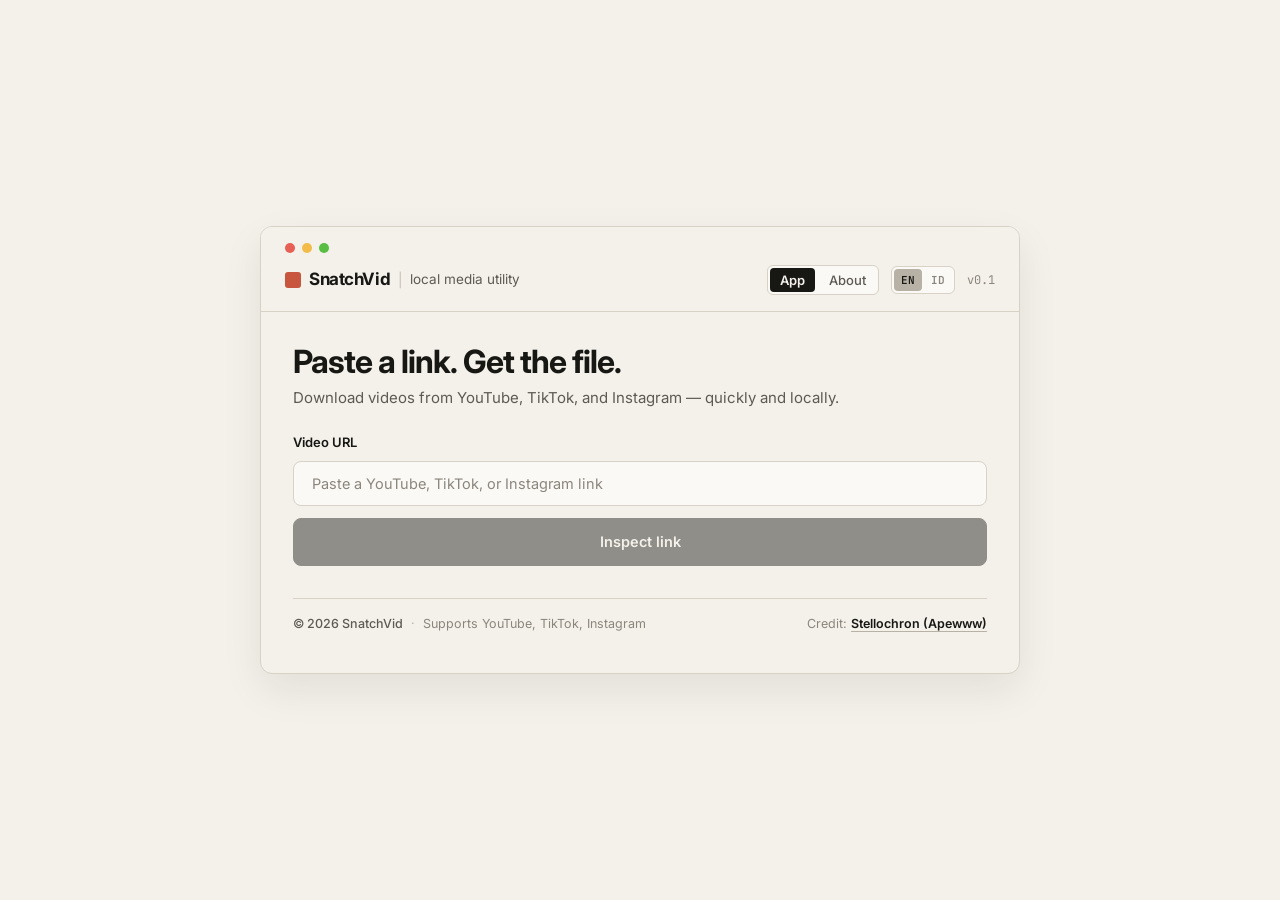
==== commit 6ab851da: "style(ui): clean up footer layout and remove ffmpeg status indicator" ====
--- a/api/static/index.html
+++ b/api/static/index.html
@@ -960,72 +960,38 @@
       padding-top: var(--space-4);
       border-top: 1px solid var(--color-line);
       display: flex;
-      flex-direction: column;
+      align-items: center;
+      justify-content: space-between;
       gap: var(--space-3);
       font-size: 12.5px;
+      color: var(--color-ink-faint);
+      user-select: none;
+    }
+
+    .footer-left {
+      display: flex;
+      align-items: center;
+      gap: var(--space-2);
+      flex-wrap: wrap;
+    }
+
+    .footer-copy {
       color: var(--color-ink-soft);
+      font-weight: 500;
+    }
+
+    .footer-sep {
+      color: var(--color-line-strong);
       user-select: none;
     }
 
-    .footer-status-row {
-      display: flex;
-      align-items: center;
-      justify-content: space-between;
-    }
-
-    .footer-status-indicator {
-      display: flex;
-      align-items: center;
-      gap: 7px;
-    }
-
-    .status-dot {
-      width: 7px;
-      height: 7px;
-      border-radius: 50%;
-      background-color: var(--color-success);
-      flex-shrink: 0;
-    }
-
-    .status-dot.warning {
-      background-color: var(--color-warning);
-    }
-
-    .status-dot.pulse {
-      position: relative;
-    }
-
-    .status-dot.pulse::after {
-      content: '';
-      position: absolute;
-      inset: -2px;
-      border-radius: 50%;
-      border: 1px solid var(--color-success);
-      animation: dotRing 2s infinite ease-out;
-    }
-
-    @keyframes dotRing {
-      0% { transform: scale(1); opacity: 0.8; }
-      100% { transform: scale(2.2); opacity: 0; }
-    }
-
-    .status-text {
-      color: var(--color-ink-soft);
-      font-family: var(--font-sans);
-    }
-
-    .footer-platforms-text {
+    .footer-platforms {
       color: var(--color-ink-faint);
     }
 
-    .footer-credit-row {
-      display: flex;
-      align-items: center;
-      justify-content: space-between;
-      border-top: 1px dashed var(--color-line);
-      padding-top: var(--space-3);
-      font-size: 12px;
+    .footer-right {
       color: var(--color-ink-faint);
+      white-space: nowrap;
     }
 
     .credit-link {
@@ -1038,6 +1004,8 @@
 
     .credit-link:hover {
       color: var(--color-accent);
+      border-color: var(--color-accent);
+    }
       border-color: var(--color-accent);
     }
 
@@ -1122,8 +1090,7 @@
         grid-template-columns: 1fr;
       }
 
-      .footer-status-row,
-      .footer-credit-row {
+      .workbench-footer {
         flex-direction: column;
         align-items: flex-start;
         gap: var(--space-2);
@@ -1406,25 +1373,15 @@
         </article>
       </div>
 
-      <!-- Footer Status & Credits (Section 10 & 11) -->
+      <!-- Footer -->
       <footer class="workbench-footer">
-        <!-- Status Bar -->
-        <div class="footer-status-row">
-          <div class="footer-status-indicator">
-            <span id="ffmpegDot" class="status-dot pulse"></span>
-            <span id="ffmpegStatusText" class="status-text" data-i18n="statusFfmpegReady">Ready · ffmpeg available</span>
-          </div>
-          <div class="footer-platforms-text" data-i18n="footerPlatforms">
-            Supports YouTube, TikTok, Instagram
-          </div>
+        <div class="footer-left">
+          <span class="footer-copy">© 2026 SnatchVid</span>
+          <span class="footer-sep" aria-hidden="true">·</span>
+          <span class="footer-platforms" data-i18n="footerPlatforms">Supports YouTube, TikTok, Instagram</span>
         </div>
-
-        <!-- Copyright & Credit Row -->
-        <div class="footer-credit-row">
-          <span>© 2026 SnatchVid</span>
-          <span>
-            Credit: <a href="https://github.com/Apewww" target="_blank" rel="noopener noreferrer" class="credit-link">Stellochron (Apewww)</a>
-          </span>
+        <div class="footer-right">
+          <span>Credit: <a href="https://github.com/Apewww" target="_blank" rel="noopener noreferrer" class="credit-link">Stellochron (Apewww)</a></span>
         </div>
       </footer>
 
@@ -1592,13 +1549,6 @@
         // Update active classes on switcher
         langBtnEn.classList.toggle('active', lang === 'en');
         langBtnId.classList.toggle('active', lang === 'id');
-
-        // Refresh ffmpeg status text
-        if (ffmpegAvailable) {
-          ffmpegStatusText.textContent = dict.statusFfmpegReady;
-        } else {
-          ffmpegStatusText.textContent = dict.statusFfmpegLimited;
-        }
       }
 
       /* -----------------------------------------------------------------------
@@ -1670,8 +1620,6 @@
       const successFilename = document.getElementById('successFilename');
       const successSize = document.getElementById('successSize');
       const btnDownloadAnother = document.getElementById('btnDownloadAnother');
-      const ffmpegDot = document.getElementById('ffmpegDot');
-      const ffmpegStatusText = document.getElementById('ffmpegStatusText');
 
       /* -----------------------------------------------------------------------
          Navigation Tab Switching (App / About)
@@ -1772,17 +1720,9 @@
           if (res.ok) {
             const data = await res.json();
             ffmpegAvailable = !!data.ffmpeg;
-            if (ffmpegAvailable) {
-              ffmpegDot.className = 'status-dot pulse';
-              ffmpegStatusText.textContent = I18N[currentLang].statusFfmpegReady;
-            } else {
-              ffmpegDot.className = 'status-dot warning';
-              ffmpegStatusText.textContent = I18N[currentLang].statusFfmpegLimited;
-            }
           }
         } catch (e) {
-          ffmpegDot.className = 'status-dot warning';
-          ffmpegStatusText.textContent = I18N[currentLang].statusStandalone;
+          ffmpegAvailable = true;
         }
         updateOutputOptionsAvailability();
       }
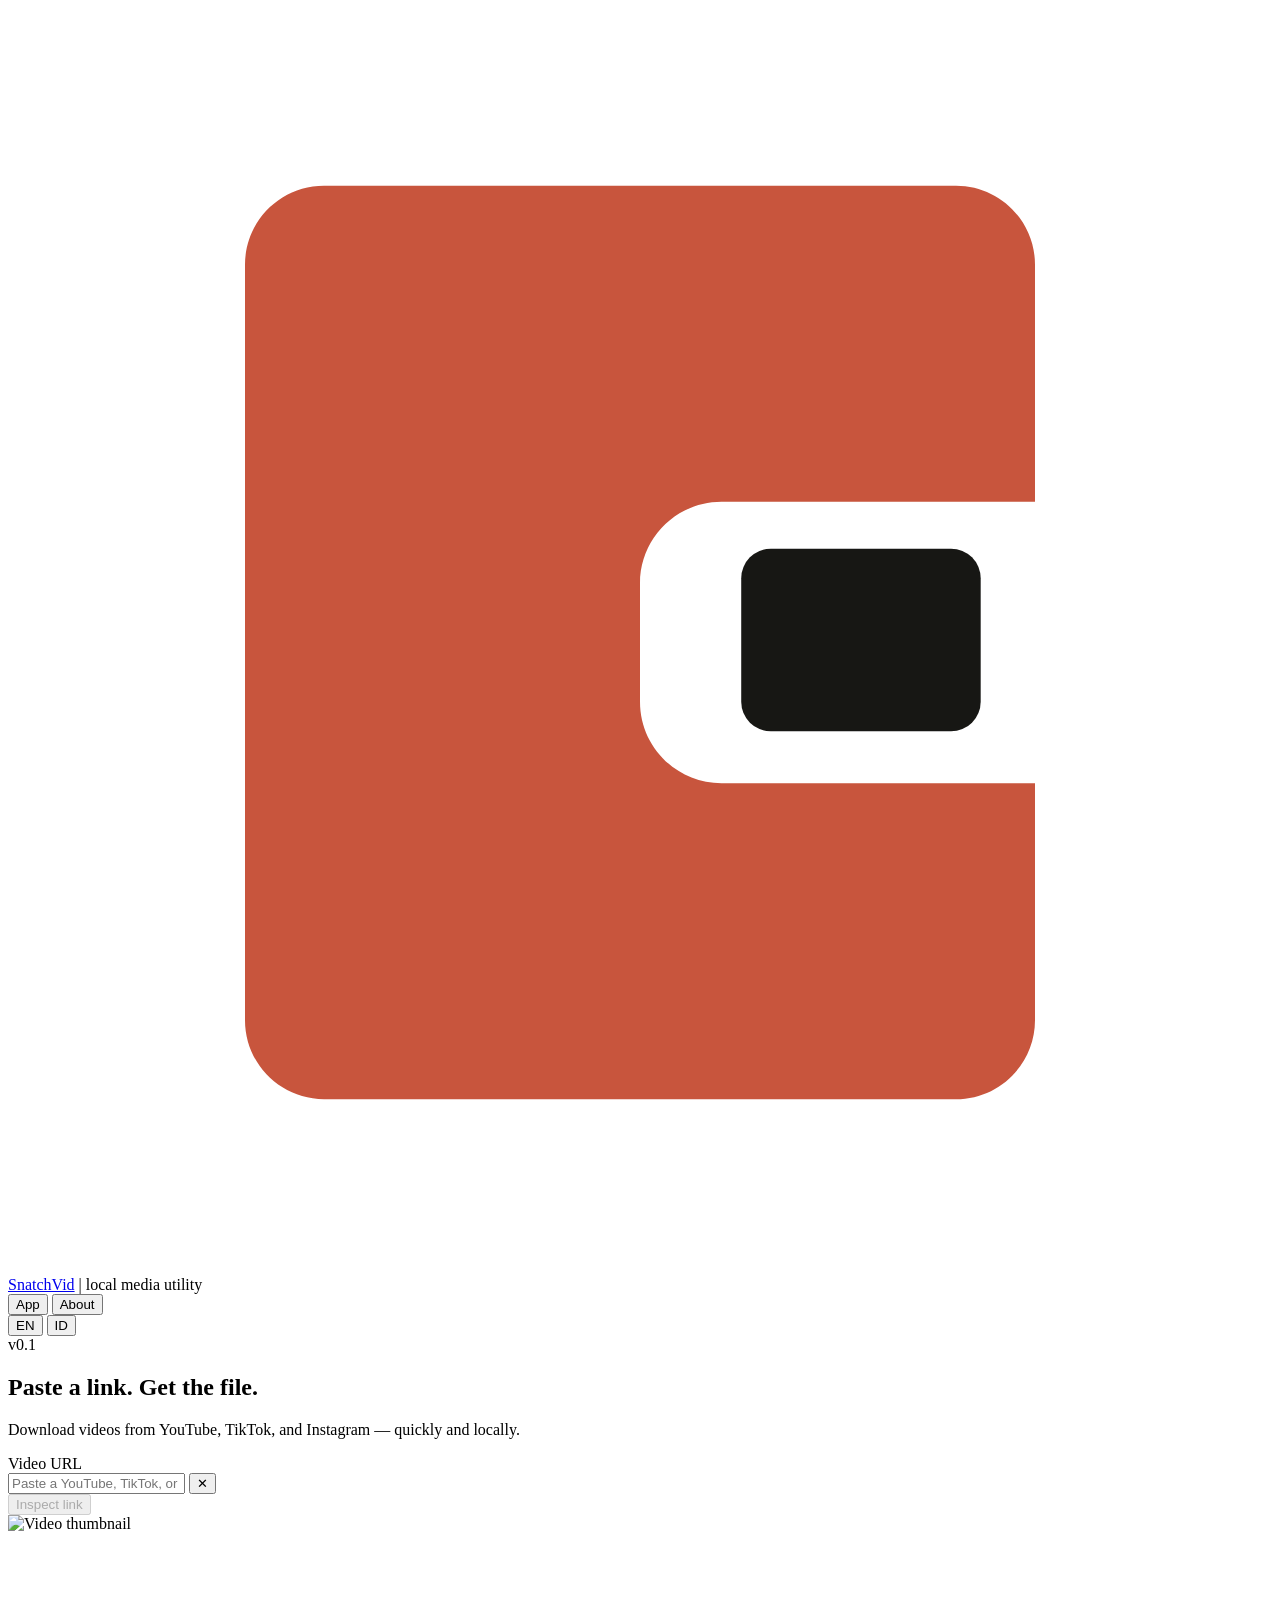
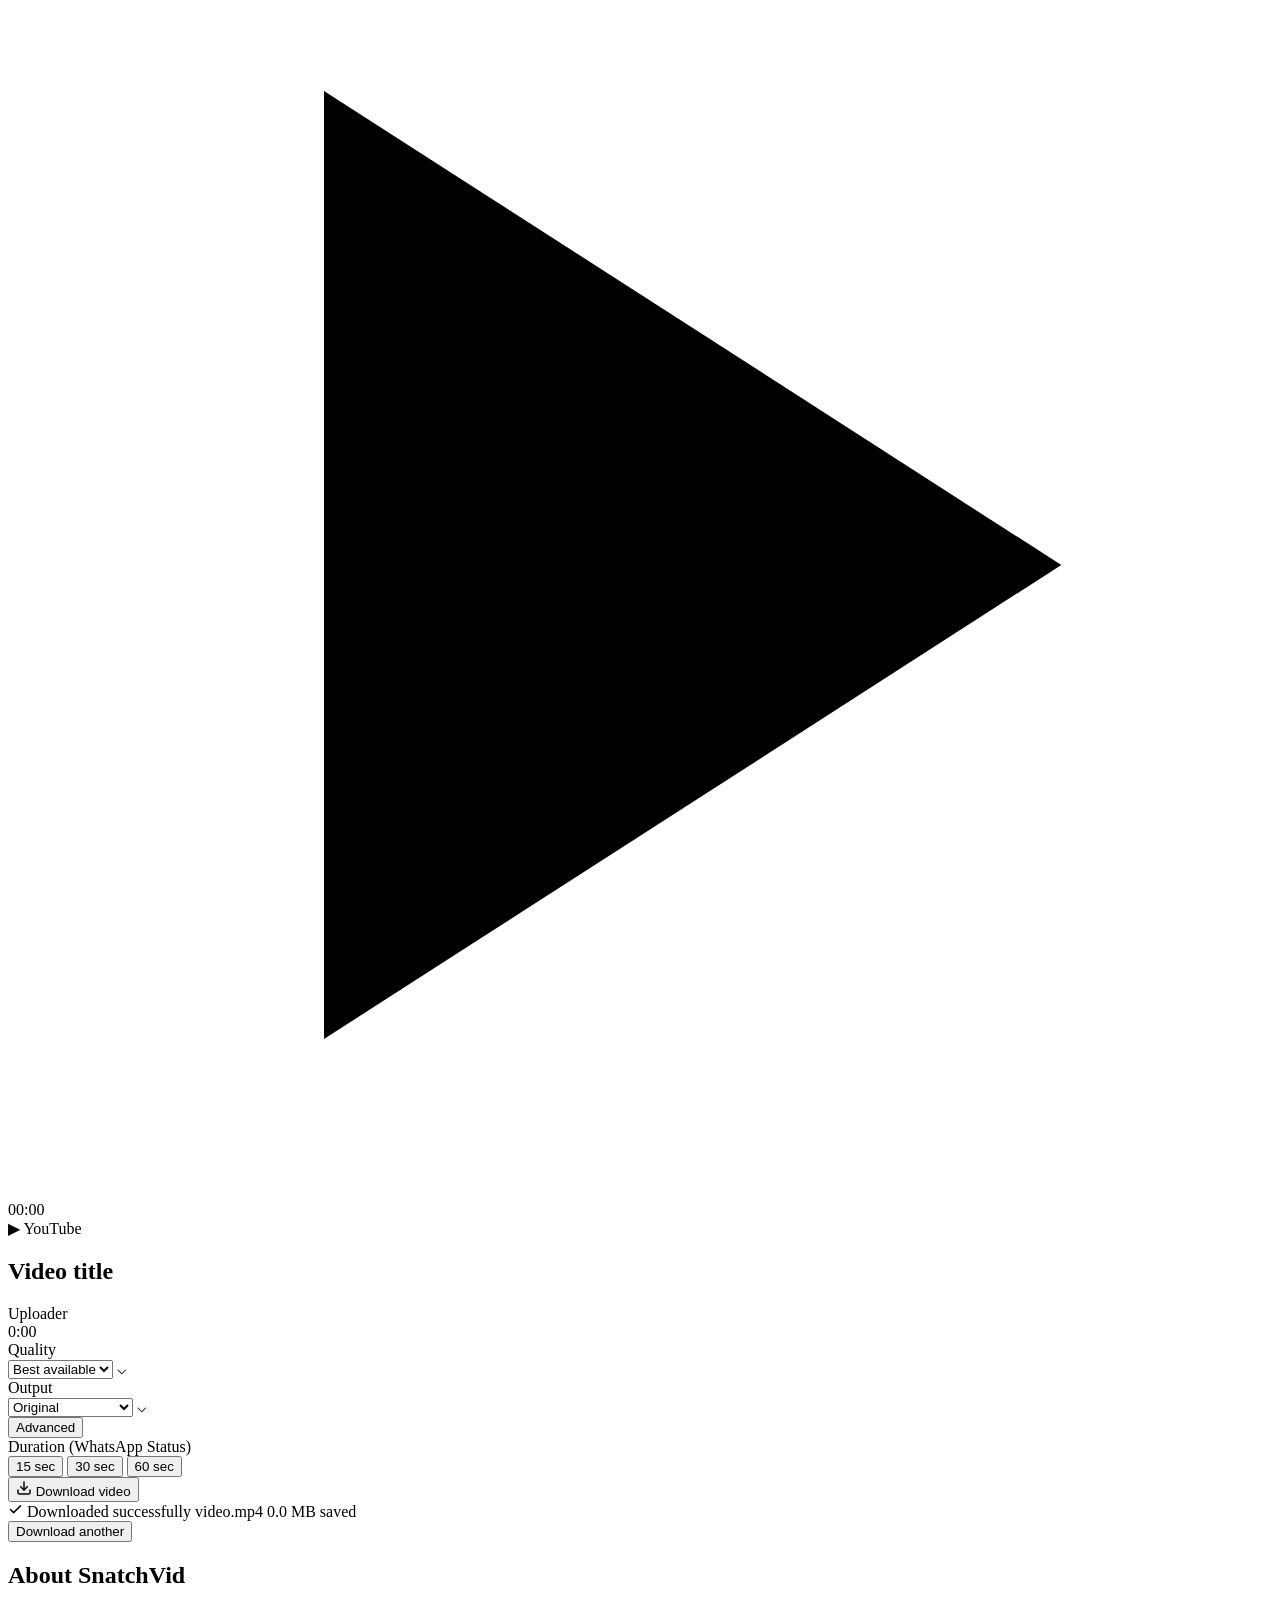
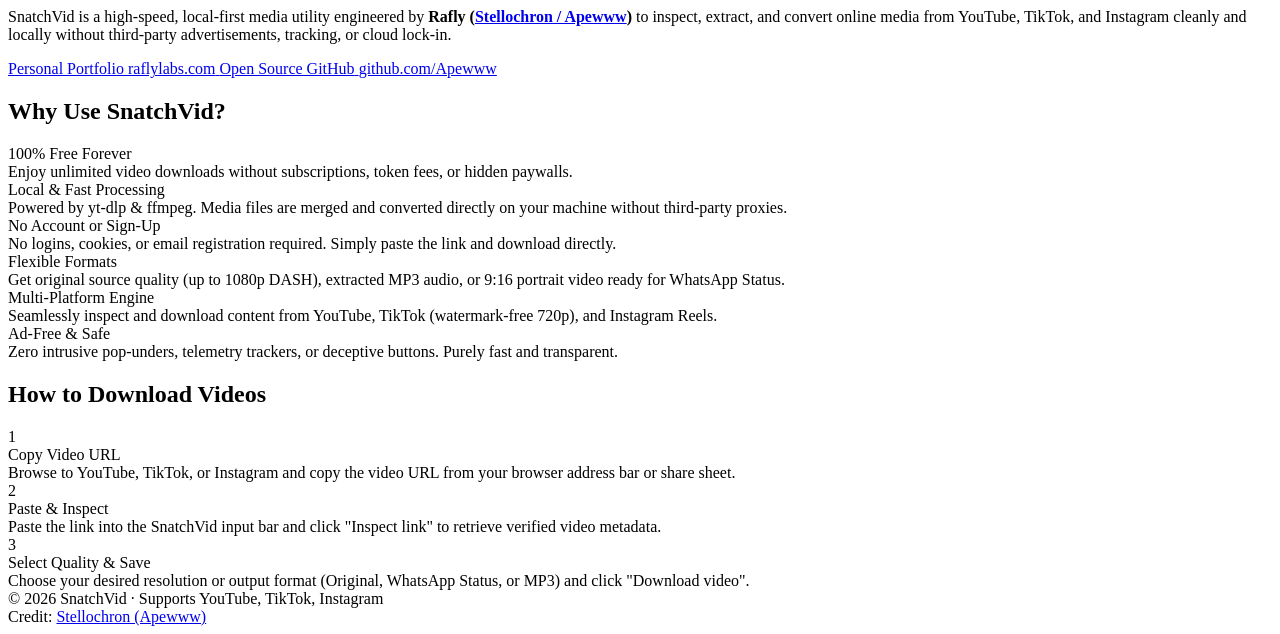
==== commit 4925481d: "feat(branding): add official SnatchVid icon, favicon and modularize frontend assets" ====
--- a/api/static/index.html
+++ b/api/static/index.html
@@ -4,1108 +4,19 @@
   <meta charset="UTF-8">
   <meta name="viewport" content="width=device-width, initial-scale=1.0">
   <title>SnatchVid — Local Media Utility</title>
+
+  <!-- Brand Icons & Favicon -->
+  <link rel="icon" type="image/svg+xml" href="/static/assets/snatchvid-icon.svg">
+  <link rel="alternate icon" type="image/png" href="/static/assets/snatchvid-icon.png">
+  <link rel="apple-touch-icon" href="/static/assets/snatchvid-icon.png">
+
+  <!-- Typography -->
   <link rel="preconnect" href="https://fonts.googleapis.com">
   <link rel="preconnect" href="https://fonts.gstatic.com" crossorigin>
   <link href="https://fonts.googleapis.com/css2?family=Inter:wght@400;500;600;700&family=JetBrains+Mono:wght@400;500;600&display=swap" rel="stylesheet">
-  <style>
-    /* -------------------------------------------------------------------------
-       SnatchVid Design System Tokens (docs/DESIGN.md)
-       Direction: Quiet Utility — warm paper, charcoal ink, vermilion accent
-       ------------------------------------------------------------------------- */
-    :root {
-      /* Color tokens */
-      --color-paper: #F4F1EA;
-      --color-surface: #FBF9F5;
-      --color-surface-muted: #ECE8DF;
-      --color-ink: #171714;
-      --color-ink-soft: #5D5A54;
-      --color-ink-faint: #8B867D;
-      --color-line: #D7D1C6;
-      --color-line-strong: #B8B1A5;
-      --color-accent: #C8553D;
-      --color-accent-soft: #F2D8D0;
-      --color-success: #2E8B57;
-      --color-warning: #B7791F;
-      --color-danger: #B7463B;
-
-      /* Specific platform subtle tones */
-      --color-yt-bg: #FBECE8;
-      --color-yt-text: #B7463B;
-      --color-tt-bg: #E8F5F4;
-      --color-tt-text: #0E746C;
-      --color-ig-bg: #F8EBF0;
-      --color-ig-text: #AD2B60;
-
-      /* Spacing & Metrics */
-      --shell-max: 1120px;
-      --workbench-max: 760px;
-      --space-1: 4px;
-      --space-2: 8px;
-      --space-3: 12px;
-      --space-4: 16px;
-      --space-5: 20px;
-      --space-6: 24px;
-      --space-7: 32px;
-      --space-8: 40px;
-      --space-9: 56px;
-
-      --control-height: 48px;
-      --radius-control: 8px;
-      --radius-thumbnail: 6px;
-      --radius-window: 12px;
-      --radius-pill: 999px;
-
-      --transition-fast: 140ms ease;
-      --transition-normal: 220ms ease;
-      --shadow-window: 0 16px 40px rgba(23, 23, 20, 0.08);
-
-      /* Typography */
-      --font-sans: 'Inter', ui-sans-serif, system-ui, -apple-system, BlinkMacSystemFont, "Segoe UI", sans-serif;
-      --font-mono: 'JetBrains Mono', ui-monospace, SFMono-Regular, Menlo, Consolas, monospace;
-    }
-
-    * {
-      box-sizing: border-box;
-      margin: 0;
-      padding: 0;
-    }
-
-    body {
-      background-color: var(--color-paper);
-      color: var(--color-ink);
-      font-family: var(--font-sans);
-      font-size: 15px;
-      line-height: 1.5;
-      min-height: 100vh;
-      display: flex;
-      align-items: center;
-      justify-content: center;
-      padding: var(--space-8) var(--space-4);
-      -webkit-font-smoothing: antialiased;
-      -moz-osx-font-smoothing: grayscale;
-    }
-
-    /* Workbench / App Shell Window */
-    .app-shell {
-      background-color: var(--color-paper);
-      border: 1px solid var(--color-line);
-      border-radius: var(--radius-window);
-      box-shadow: var(--shadow-window);
-      width: 100%;
-      max-width: var(--workbench-max);
-      overflow: hidden;
-      display: flex;
-      flex-direction: column;
-    }
-
-    /* Header */
-    .header {
-      padding: var(--space-4) var(--space-6);
-      border-bottom: 1px solid var(--color-line);
-      background-color: var(--color-paper);
-      display: flex;
-      flex-direction: column;
-      gap: var(--space-3);
-    }
-
-    .window-controls {
-      display: flex;
-      align-items: center;
-      gap: 7px;
-    }
-
-    .mac-dot {
-      width: 10px;
-      height: 10px;
-      border-radius: 50%;
-      display: inline-block;
-    }
-    .mac-dot.red { background-color: #E66056; }
-    .mac-dot.yellow { background-color: #F3BC48; }
-    .mac-dot.green { background-color: #57BE42; }
-
-    .brand-bar {
-      display: flex;
-      align-items: center;
-      justify-content: space-between;
-      flex-wrap: wrap;
-      gap: var(--space-3);
-    }
-
-    .brand-left {
-      display: flex;
-      align-items: center;
-      gap: var(--space-2);
-    }
-
-    .brand-mark {
-      width: 16px;
-      height: 16px;
-      background-color: var(--color-accent);
-      border-radius: 3px;
-      flex-shrink: 0;
-    }
-
-    .wordmark {
-      font-size: 17px;
-      font-weight: 700;
-      letter-spacing: -0.025em;
-      color: var(--color-ink);
-      text-decoration: none;
-    }
-
-    .brand-divider {
-      color: var(--color-line-strong);
-      font-weight: 300;
-      font-size: 14px;
-      user-select: none;
-    }
-
-    .brand-tagline {
-      color: var(--color-ink-soft);
-      font-size: 13.5px;
-      font-weight: 400;
-    }
-
-    .nav-actions {
-      display: flex;
-      align-items: center;
-      gap: var(--space-3);
-    }
-
-    /* Navigation Links */
-    .nav-links {
-      display: flex;
-      align-items: center;
-      gap: var(--space-1);
-      background-color: var(--color-surface);
-      border: 1px solid var(--color-line);
-      border-radius: 6px;
-      padding: 2px;
-    }
-
-    .nav-btn {
-      background: none;
-      border: none;
-      font-family: var(--font-sans);
-      font-size: 13px;
-      font-weight: 500;
-      color: var(--color-ink-soft);
-      padding: 4px 10px;
-      border-radius: 4px;
-      cursor: pointer;
-      transition: all var(--transition-fast);
-      text-decoration: none;
-    }
-
-    .nav-btn:hover {
-      color: var(--color-ink);
-    }
-
-    .nav-btn.active {
-      background-color: var(--color-ink);
-      color: var(--color-paper);
-      font-weight: 600;
-    }
-
-    /* Language Selector (EN / ID) */
-    .lang-switcher {
-      display: flex;
-      align-items: center;
-      gap: 2px;
-      background-color: var(--color-surface);
-      border: 1px solid var(--color-line);
-      border-radius: 6px;
-      padding: 2px;
-    }
-
-    .lang-btn {
-      background: none;
-      border: none;
-      font-family: var(--font-mono);
-      font-size: 11px;
-      font-weight: 600;
-      color: var(--color-ink-faint);
-      padding: 4px 7px;
-      border-radius: 4px;
-      cursor: pointer;
-      transition: all var(--transition-fast);
-    }
-
-    .lang-btn:hover {
-      color: var(--color-ink);
-    }
-
-    .lang-btn.active {
-      background-color: var(--color-line-strong);
-      color: var(--color-ink);
-    }
-
-    .brand-version {
-      font-family: var(--font-mono);
-      font-size: 12px;
-      color: var(--color-ink-faint);
-    }
-
-    /* Workbench Main Body */
-    .workbench-body {
-      padding: var(--space-7) var(--space-7) var(--space-8);
-    }
-
-    /* View Switcher Containers */
-    .view-pane {
-      display: none;
-    }
-
-    .view-pane.active {
-      display: block;
-      animation: viewFade 0.18s ease;
-    }
-
-    @keyframes viewFade {
-      from { opacity: 0; transform: translateY(3px); }
-      to { opacity: 1; transform: translateY(0); }
-    }
-
-    /* Hero / Product Promise */
-    .promise-section {
-      margin-bottom: var(--space-6);
-    }
-
-    .promise-headline {
-      font-size: 32px;
-      font-weight: 700;
-      letter-spacing: -0.03em;
-      line-height: 1.1;
-      color: var(--color-ink);
-      margin-bottom: var(--space-2);
-    }
-
-    .promise-subtext {
-      font-size: 15px;
-      color: var(--color-ink-soft);
-      line-height: 1.5;
-      max-width: 65ch;
-    }
-
-    /* URL Input Section */
-    .input-section {
-      margin-bottom: var(--space-5);
-    }
-
-    .field-label {
-      display: block;
-      font-size: 13px;
-      font-weight: 600;
-      color: var(--color-ink);
-      margin-bottom: var(--space-2);
-    }
-
-    .url-field-wrap {
-      display: flex;
-      align-items: center;
-      background-color: var(--color-surface);
-      border: 1px solid var(--color-line);
-      border-radius: var(--radius-control);
-      padding: 4px 6px 4px 14px;
-      transition: border-color var(--transition-fast), box-shadow var(--transition-fast);
-      position: relative;
-    }
-
-    .url-field-wrap:focus-within {
-      border-color: var(--color-ink);
-      box-shadow: 0 0 0 3px rgba(200, 85, 61, 0.18);
-    }
-
-    .url-input {
-      flex: 1;
-      border: none;
-      outline: none;
-      background: transparent;
-      font-family: var(--font-sans);
-      font-size: 14.5px;
-      color: var(--color-ink);
-      padding: 9px 4px;
-      min-width: 120px;
-    }
-
-    .url-input::placeholder {
-      color: var(--color-ink-faint);
-    }
-
-    .btn-clear {
-      background: transparent;
-      border: none;
-      color: var(--color-ink-faint);
-      cursor: pointer;
-      padding: 6px 8px;
-      border-radius: 4px;
-      display: none;
-      align-items: center;
-      justify-content: center;
-      font-size: 13px;
-      transition: color var(--transition-fast);
-    }
-
-    .btn-clear:hover {
-      color: var(--color-ink);
-    }
-
-    .btn-clear.show {
-      display: flex;
-    }
-
-    /* Platform Detection Badge */
-    .platform-pill {
-      align-items: center;
-      gap: 6px;
-      font-size: 12.5px;
-      font-weight: 600;
-      padding: 5px 10px;
-      border-radius: 6px;
-      white-space: nowrap;
-      user-select: none;
-    }
-
-    .platform-pill.youtube {
-      background-color: var(--color-yt-bg);
-      color: var(--color-yt-text);
-    }
-
-    .platform-pill.tiktok {
-      background-color: var(--color-tt-bg);
-      color: var(--color-tt-text);
-    }
-
-    .platform-pill.instagram {
-      background-color: var(--color-ig-bg);
-      color: var(--color-ig-text);
-    }
-
-    .platform-pill-desktop {
-      display: none;
-      margin-left: 6px;
-    }
-
-    .platform-pill-desktop.show {
-      display: inline-flex;
-    }
-
-    .platform-pill-mobile {
-      display: none !important;
-      margin-top: var(--space-2);
-      width: fit-content;
-    }
-
-    /* Primary Action Buttons */
-    .btn-primary {
-      width: 100%;
-      height: var(--control-height);
-      min-height: 48px;
-      background-color: var(--color-ink);
-      color: var(--color-paper);
-      border: 1px solid var(--color-ink);
-      border-radius: var(--radius-control);
-      font-family: var(--font-sans);
-      font-size: 14.5px;
-      font-weight: 600;
-      cursor: pointer;
-      display: flex;
-      align-items: center;
-      justify-content: center;
-      gap: var(--space-2);
-      transition: background-color var(--transition-fast), transform var(--transition-fast), opacity var(--transition-fast);
-      margin-top: var(--space-3);
-    }
-
-    .btn-primary:hover:not(:disabled) {
-      background-color: #2b2b27;
-      border-color: #2b2b27;
-    }
-
-    .btn-primary:active:not(:disabled) {
-      background-color: #10100d;
-      transform: scale(0.995);
-    }
-
-    .btn-primary:focus-visible {
-      outline: 3px solid rgba(200, 85, 61, 0.4);
-      outline-offset: 2px;
-    }
-
-    .btn-primary:disabled {
-      opacity: 0.45;
-      cursor: not-allowed;
-    }
-
-    /* Media Preview Card */
-    .preview-card {
-      display: none;
-      background-color: var(--color-surface);
-      border: 1px solid var(--color-line);
-      border-radius: var(--radius-control);
-      padding: var(--space-4);
-      margin-top: var(--space-5);
-      animation: previewFadeIn var(--transition-normal);
-    }
-
-    .preview-card.show {
-      display: flex;
-      gap: var(--space-4);
-    }
-
-    @keyframes previewFadeIn {
-      from { opacity: 0; transform: translateY(4px); }
-      to { opacity: 1; transform: translateY(0); }
-    }
-
-    .thumbnail-col {
-      width: 210px;
-      aspect-ratio: 16 / 9;
-      background-color: #161614;
-      border-radius: var(--radius-thumbnail);
-      position: relative;
-      overflow: hidden;
-      flex-shrink: 0;
-      display: flex;
-      align-items: center;
-      justify-content: center;
-    }
-
-    .thumbnail-img {
-      width: 100%;
-      height: 100%;
-      object-fit: cover;
-      display: block;
-    }
-
-    .thumbnail-play-overlay {
-      position: absolute;
-      width: 36px;
-      height: 36px;
-      background-color: rgba(0, 0, 0, 0.52);
-      border-radius: 50%;
-      display: flex;
-      align-items: center;
-      justify-content: center;
-      pointer-events: none;
-      backdrop-filter: blur(2px);
-    }
-
-    .thumbnail-play-overlay svg {
-      width: 15px;
-      height: 15px;
-      fill: #ffffff;
-      margin-left: 2px;
-    }
-
-    .duration-tag {
-      position: absolute;
-      bottom: 6px;
-      right: 6px;
-      background-color: rgba(23, 23, 20, 0.82);
-      color: #ffffff;
-      font-size: 11px;
-      font-weight: 500;
-      font-family: var(--font-mono);
-      padding: 2px 6px;
-      border-radius: 4px;
-      line-height: 1.2;
-    }
-
-    .metadata-col {
-      flex: 1;
-      display: flex;
-      flex-direction: column;
-      justify-content: flex-start;
-      min-width: 0;
-      padding-top: 2px;
-    }
-
-    .platform-display-tag {
-      display: inline-flex;
-      align-items: center;
-      gap: 5px;
-      font-size: 12.5px;
-      font-weight: 600;
-      margin-bottom: var(--space-1);
-    }
-
-    .platform-display-tag.youtube { color: var(--color-yt-text); }
-    .platform-display-tag.tiktok { color: var(--color-tt-text); }
-    .platform-display-tag.instagram { color: var(--color-ig-text); }
-
-    .video-title {
-      font-size: 16.5px;
-      font-weight: 700;
-      letter-spacing: -0.02em;
-      color: var(--color-ink);
-      line-height: 1.35;
-      margin-bottom: var(--space-1);
-      overflow: hidden;
-      display: -webkit-box;
-      -webkit-line-clamp: 2;
-      -webkit-box-orient: vertical;
-    }
-
-    .video-uploader {
-      font-size: 13.5px;
-      color: var(--color-ink-soft);
-      margin-bottom: 2px;
-    }
-
-    .video-duration {
-      font-size: 13px;
-      color: var(--color-ink-soft);
-    }
-
-    /* Output Controls Grid */
-    .controls-grid {
-      display: none;
-      grid-template-columns: 1fr 1fr auto;
-      gap: var(--space-3);
-      align-items: flex-end;
-      margin-top: var(--space-5);
-    }
-
-    .controls-grid.show {
-      display: grid;
-    }
-
-    .control-block {
-      display: flex;
-      flex-direction: column;
-    }
-
-    .select-wrap {
-      position: relative;
-    }
-
-    .select-control {
-      width: 100%;
-      height: 44px;
-      background-color: var(--color-surface);
-      border: 1px solid var(--color-line);
-      border-radius: var(--radius-control);
-      padding: 8px 32px 8px 12px;
-      font-size: 14px;
-      font-family: var(--font-sans);
-      font-weight: 500;
-      color: var(--color-ink);
-      appearance: none;
-      -webkit-appearance: none;
-      cursor: pointer;
-      outline: none;
-      transition: border-color var(--transition-fast), box-shadow var(--transition-fast);
-    }
-
-    .select-control:focus {
-      border-color: var(--color-ink);
-      box-shadow: 0 0 0 3px rgba(200, 85, 61, 0.18);
-    }
-
-    .select-chevron {
-      position: absolute;
-      right: 12px;
-      top: 50%;
-      transform: translateY(-50%);
-      pointer-events: none;
-      color: var(--color-ink-faint);
-      font-size: 11px;
-    }
-
-    .btn-advanced {
-      background: none;
-      border: none;
-      color: var(--color-ink);
-      text-decoration: underline;
-      text-underline-offset: 3px;
-      font-size: 13.5px;
-      font-weight: 500;
-      font-family: var(--font-sans);
-      cursor: pointer;
-      padding: 12px 4px;
-      transition: color var(--transition-fast);
-      white-space: nowrap;
-    }
-
-    .btn-advanced:hover {
-      color: var(--color-ink-soft);
-    }
-
-    /* Conditional Drawer: WhatsApp Duration */
-    .conditional-drawer {
-      display: none;
-      background-color: var(--color-surface);
-      border: 1px solid var(--color-line);
-      border-radius: var(--radius-control);
-      padding: var(--space-3) var(--space-4);
-      margin-top: var(--space-3);
-      animation: previewFadeIn var(--transition-fast);
-    }
-
-    .conditional-drawer.open {
-      display: block;
-    }
-
-    .drawer-title {
-      font-size: 12.5px;
-      font-weight: 600;
-      color: var(--color-ink);
-      margin-bottom: var(--space-2);
-    }
-
-    .duration-pills {
-      display: flex;
-      gap: var(--space-2);
-    }
-
-    .dur-pill-btn {
-      background-color: var(--color-paper);
-      border: 1px solid var(--color-line);
-      border-radius: 6px;
-      padding: 6px 14px;
-      font-size: 12.5px;
-      font-weight: 500;
-      font-family: var(--font-sans);
-      cursor: pointer;
-      color: var(--color-ink-soft);
-      transition: all var(--transition-fast);
-    }
-
-    .dur-pill-btn:hover {
-      border-color: var(--color-line-strong);
-      color: var(--color-ink);
-    }
-
-    .dur-pill-btn.active {
-      background-color: var(--color-ink);
-      border-color: var(--color-ink);
-      color: var(--color-paper);
-    }
-
-    /* Action: Download Section */
-    .download-section {
-      display: none;
-      margin-top: var(--space-4);
-    }
-
-    .download-section.show {
-      display: block;
-    }
-
-    .download-progress-bar {
-      display: none;
-      height: 3px;
-      width: 100%;
-      background-color: var(--color-line);
-      border-radius: 2px;
-      margin-top: var(--space-2);
-      overflow: hidden;
-      position: relative;
-    }
-
-    .download-progress-bar.active {
-      display: block;
-    }
-
-    .download-progress-inner {
-      height: 100%;
-      background-color: var(--color-accent);
-      width: 30%;
-      animation: indeterminateProgress 1.4s infinite ease-in-out;
-    }
-
-    @keyframes indeterminateProgress {
-      0% { transform: translateX(-100%); width: 25%; }
-      50% { width: 45%; }
-      100% { transform: translateX(400%); width: 25%; }
-    }
-
-    /* Success Card */
-    .success-card {
-      display: none;
-      background-color: var(--color-surface);
-      border: 1px solid #C4DFC9;
-      border-radius: var(--radius-control);
-      padding: var(--space-4);
-      margin-top: var(--space-4);
-      animation: previewFadeIn var(--transition-fast);
-    }
-
-    .success-card.show {
-      display: flex;
-      align-items: center;
-      justify-content: space-between;
-      gap: var(--space-3);
-    }
-
-    .success-content {
-      display: flex;
-      flex-direction: column;
-    }
-
-    .success-badge {
-      font-size: 13px;
-      font-weight: 600;
-      color: var(--color-success);
-      display: flex;
-      align-items: center;
-      gap: 5px;
-    }
-
-    .success-filename {
-      font-size: 14px;
-      font-weight: 500;
-      color: var(--color-ink);
-      margin-top: 2px;
-    }
-
-    .success-meta {
-      font-size: 12.5px;
-      color: var(--color-ink-soft);
-    }
-
-    .btn-secondary {
-      background-color: var(--color-paper);
-      border: 1px solid var(--color-line);
-      border-radius: 6px;
-      padding: 8px 14px;
-      font-size: 13px;
-      font-weight: 600;
-      color: var(--color-ink);
-      cursor: pointer;
-      transition: background-color var(--transition-fast), border-color var(--transition-fast);
-      white-space: nowrap;
-    }
-
-    .btn-secondary:hover {
-      background-color: #ECE8DF;
-      border-color: var(--color-line-strong);
-    }
-
-    /* Error Banner */
-    .error-banner {
-      display: none;
-      background-color: #FDF4F2;
-      border: 1px solid #F3C9C2;
-      border-radius: var(--radius-control);
-      padding: var(--space-3) var(--space-4);
-      font-size: 13.5px;
-      color: var(--color-danger);
-      margin-top: var(--space-3);
-      line-height: 1.45;
-      animation: previewFadeIn var(--transition-fast);
-    }
-
-    .error-banner.show {
-      display: block;
-    }
-
-    /* -------------------------------------------------------------------------
-       About Page Styling (inspired by scribd.raflylabs.com)
-       ------------------------------------------------------------------------- */
-    .about-article {
-      display: flex;
-      flex-direction: column;
-      gap: var(--space-6);
-    }
-
-    .about-header-group {
-      margin-bottom: var(--space-2);
-    }
-
-    .about-title {
-      font-size: 28px;
-      font-weight: 700;
-      letter-spacing: -0.025em;
-      line-height: 1.2;
-      color: var(--color-ink);
-      margin-bottom: var(--space-2);
-    }
-
-    .about-lead {
-      font-size: 15px;
-      color: var(--color-ink-soft);
-      line-height: 1.6;
-    }
-
-    .about-creator-links {
-      display: grid;
-      grid-template-columns: 1fr 1fr;
-      gap: var(--space-3);
-      margin-top: var(--space-4);
-    }
-
-    .creator-card-link {
-      background-color: var(--color-surface);
-      border: 1px solid var(--color-line);
-      border-radius: var(--radius-control);
-      padding: var(--space-3) var(--space-4);
-      text-decoration: none;
-      display: flex;
-      flex-direction: column;
-      gap: 2px;
-      transition: border-color var(--transition-fast), background-color var(--transition-fast);
-    }
-
-    .creator-card-link:hover {
-      border-color: var(--color-line-strong);
-      background-color: #FAF8F3;
-    }
-
-    .creator-card-type {
-      font-size: 11.5px;
-      font-weight: 600;
-      color: var(--color-accent);
-      text-transform: uppercase;
-      letter-spacing: 0.04em;
-    }
-
-    .creator-card-domain {
-      font-size: 14px;
-      font-weight: 600;
-      color: var(--color-ink);
-      font-family: var(--font-mono);
-    }
-
-    .about-section-heading {
-      font-size: 18px;
-      font-weight: 700;
-      color: var(--color-ink);
-      letter-spacing: -0.015em;
-      margin-bottom: var(--space-3);
-      border-bottom: 1px solid var(--color-line);
-      padding-bottom: var(--space-2);
-    }
-
-    .pillars-grid {
-      display: grid;
-      grid-template-columns: 1fr 1fr;
-      gap: var(--space-3);
-    }
-
-    .pillar-card {
-      background-color: var(--color-surface);
-      border: 1px solid var(--color-line);
-      border-radius: var(--radius-control);
-      padding: var(--space-3) var(--space-4);
-    }
-
-    .pillar-title {
-      font-size: 14px;
-      font-weight: 600;
-      color: var(--color-ink);
-      margin-bottom: var(--space-1);
-    }
-
-    .pillar-desc {
-      font-size: 13px;
-      color: var(--color-ink-soft);
-      line-height: 1.45;
-    }
-
-    .steps-list {
-      display: flex;
-      flex-direction: column;
-      gap: var(--space-3);
-    }
-
-    .step-item {
-      display: flex;
-      gap: var(--space-3);
-      align-items: flex-start;
-      background-color: var(--color-surface);
-      border: 1px solid var(--color-line);
-      border-radius: var(--radius-control);
-      padding: var(--space-3) var(--space-4);
-    }
-
-    .step-num {
-      width: 24px;
-      height: 24px;
-      background-color: var(--color-ink);
-      color: var(--color-paper);
-      border-radius: 50%;
-      display: flex;
-      align-items: center;
-      justify-content: center;
-      font-family: var(--font-mono);
-      font-size: 12px;
-      font-weight: 700;
-      flex-shrink: 0;
-      margin-top: 2px;
-    }
-
-    .step-body {
-      flex: 1;
-    }
-
-    .step-title {
-      font-size: 14px;
-      font-weight: 600;
-      color: var(--color-ink);
-      margin-bottom: 2px;
-    }
-
-    .step-text {
-      font-size: 13px;
-      color: var(--color-ink-soft);
-      line-height: 1.45;
-    }
-
-    /* Footer */
-    .workbench-footer {
-      margin-top: var(--space-7);
-      padding-top: var(--space-4);
-      border-top: 1px solid var(--color-line);
-      display: flex;
-      align-items: center;
-      justify-content: space-between;
-      gap: var(--space-3);
-      font-size: 12.5px;
-      color: var(--color-ink-faint);
-      user-select: none;
-    }
-
-    .footer-left {
-      display: flex;
-      align-items: center;
-      gap: var(--space-2);
-      flex-wrap: wrap;
-    }
-
-    .footer-copy {
-      color: var(--color-ink-soft);
-      font-weight: 500;
-    }
-
-    .footer-sep {
-      color: var(--color-line-strong);
-      user-select: none;
-    }
-
-    .footer-platforms {
-      color: var(--color-ink-faint);
-    }
-
-    .footer-right {
-      color: var(--color-ink-faint);
-      white-space: nowrap;
-    }
-
-    .credit-link {
-      color: var(--color-ink);
-      font-weight: 600;
-      text-decoration: none;
-      border-bottom: 1px solid var(--color-line-strong);
-      transition: color var(--transition-fast), border-color var(--transition-fast);
-    }
-
-    .credit-link:hover {
-      color: var(--color-accent);
-      border-color: var(--color-accent);
-    }
-      border-color: var(--color-accent);
-    }
-
-    /* Inline spinner */
-    .spinner-inline {
-      width: 14px;
-      height: 14px;
-      border: 2px solid rgba(244, 241, 234, 0.35);
-      border-top-color: var(--color-paper);
-      border-radius: 50%;
-      animation: spin 0.65s linear infinite;
-    }
-
-    @keyframes spin {
-      to { transform: rotate(360deg); }
-    }
-
-    /* -------------------------------------------------------------------------
-       Responsive Behavior
-       ------------------------------------------------------------------------- */
-    @media (max-width: 720px) {
-      body {
-        padding: var(--space-3);
-        align-items: flex-start;
-      }
-
-      .app-shell {
-        border-radius: var(--radius-control);
-      }
-
-      .header {
-        padding: var(--space-3) var(--space-4);
-      }
-
-      .brand-bar {
-        gap: var(--space-2);
-      }
-
-      .workbench-body {
-        padding: var(--space-5) var(--space-4) var(--space-6);
-      }
-
-      .promise-headline {
-        font-size: 25px;
-      }
-
-      .promise-subtext {
-        font-size: 14px;
-      }
-
-      .platform-pill-desktop {
-        display: none !important;
-      }
-
-      .platform-pill-mobile.show {
-        display: inline-flex !important;
-      }
-
-      .preview-card.show {
-        flex-direction: column;
-        gap: var(--space-3);
-      }
-
-      .thumbnail-col {
-        width: 100%;
-      }
-
-      .controls-grid {
-        grid-template-columns: 1fr;
-        gap: var(--space-3);
-      }
-
-      .btn-advanced {
-        padding: 4px 0;
-      }
-
-      .about-creator-links {
-        grid-template-columns: 1fr;
-      }
-
-      .pillars-grid {
-        grid-template-columns: 1fr;
-      }
-
-      .workbench-footer {
-        flex-direction: column;
-        align-items: flex-start;
-        gap: var(--space-2);
-      }
-    }
-
-    @media (max-width: 440px) {
-      .brand-tagline {
-        display: none;
-      }
-      .brand-divider {
-        display: none;
-      }
-    }
-  </style>
+
+  <!-- Modular Stylesheet -->
+  <link rel="stylesheet" href="/static/css/style.css">
 </head>
 <body>
 
@@ -1121,7 +32,12 @@
       </div>
       <div class="brand-bar">
         <div class="brand-left">
-          <div class="brand-mark" aria-hidden="true"></div>
+          <div class="brand-logo-wrap" aria-hidden="true">
+            <svg class="brand-logo-svg" viewBox="0 0 1024 1024" role="img" aria-label="SnatchVid icon">
+              <path fill="#C8553D" d="M256 144h512c35.346 0 64 28.654 64 64v192H578c-36.451 0-66 29.549-66 66v96c0 36.451 29.549 66 66 66h254v192c0 35.346-28.654 64-64 64H256c-35.346 0-64-28.654-64-64V208c0-35.346 28.654-64 64-64Z"/>
+              <rect x="594" y="438" width="194" height="148" rx="24" fill="#171714"/>
+            </svg>
+          </div>
           <a href="#app" id="brandHomeLink" class="wordmark">SnatchVid</a>
           <span class="brand-divider">|</span>
           <span class="brand-tagline" data-i18n="tagline">local media utility</span>
@@ -1152,13 +68,13 @@
            VIEW 1: DOWNLOADER APP WORKBENCH
            ===================================================================== -->
       <div id="viewApp" class="view-pane active">
-        <!-- Product Promise (Section 2) -->
+        <!-- Product Promise -->
         <section class="promise-section">
           <h1 class="promise-headline" data-i18n="promiseHeadline">Paste a link. Get the file.</h1>
           <p class="promise-subtext" data-i18n="promiseSubtext">Download videos from YouTube, TikTok, and Instagram — quickly and locally.</p>
         </section>
 
-        <!-- URL Input Field (Section 6.2) -->
+        <!-- URL Input Field -->
         <section class="input-section">
           <label for="videoUrl" class="field-label" data-i18n="fieldLabelUrl">Video URL</label>
           <div class="url-field-wrap">
@@ -1189,7 +105,7 @@
           <div id="errorBanner" class="error-banner" role="alert" aria-live="polite"></div>
         </section>
 
-        <!-- Media Preview Card (Section 6.4 - State D) -->
+        <!-- Media Preview Card (State D) -->
         <article id="previewCard" class="preview-card" aria-label="Inspected video preview">
           <div class="thumbnail-col">
             <img id="previewThumb" class="thumbnail-img" alt="Video thumbnail" src="">
@@ -1212,7 +128,7 @@
           </div>
         </article>
 
-        <!-- Output Controls (Section 6.5 & 6.6) -->
+        <!-- Output Controls -->
         <section id="controlsGrid" class="controls-grid" aria-label="Output options">
           <div class="control-block">
             <label for="selectQuality" class="field-label" data-i18n="labelQuality">Quality</label>
@@ -1239,7 +155,7 @@
           <button id="btnAdvanced" class="btn-advanced" type="button" data-i18n="btnAdvanced">Advanced</button>
         </section>
 
-        <!-- Conditional Drawer: WhatsApp Duration (Section 6.6) -->
+        <!-- Conditional Drawer: WhatsApp Duration -->
         <div id="conditionalDrawer" class="conditional-drawer">
           <div class="drawer-title" data-i18n="drawerDurationTitle">Duration (WhatsApp Status)</div>
           <div class="duration-pills">
@@ -1388,698 +304,7 @@
     </div>
   </main>
 
-  <script>
-    (function () {
-      'use strict';
-
-      /* -----------------------------------------------------------------------
-         Internationalization (EN / ID)
-         ----------------------------------------------------------------------- */
-      const I18N = {
-        en: {
-          tagline: "local media utility",
-          navApp: "App",
-          navAbout: "About",
-          promiseHeadline: "Paste a link. Get the file.",
-          promiseSubtext: "Download videos from YouTube, TikTok, and Instagram — quickly and locally.",
-          fieldLabelUrl: "Video URL",
-          urlPlaceholder: "Paste a YouTube, TikTok, or Instagram link",
-          btnInspect: "Inspect link",
-          btnInspecting: "Inspecting…",
-          labelQuality: "Quality",
-          optBestQuality: "Best available",
-          labelOutput: "Output",
-          optOriginal: "Original",
-          optWhatsApp: "WhatsApp Status",
-          optMp3: "MP3 Audio",
-          btnAdvanced: "Advanced",
-          drawerDurationTitle: "Duration (WhatsApp Status)",
-          dur15: "15 sec",
-          dur30: "30 sec",
-          dur60: "60 sec",
-          btnDownload: "Download video",
-          btnPreparingDownload: "Preparing download…",
-          btnDownloading: "Downloading…",
-          successTitle: "Downloaded successfully",
-          btnDownloadAnother: "Download another",
-          statusFfmpegReady: "Ready · ffmpeg available",
-          statusFfmpegLimited: "Limited · ffmpeg not installed",
-          statusStandalone: "Ready · standalone utility",
-          footerPlatforms: "Supports YouTube, TikTok, Instagram",
-          errEmptyUrl: "Paste a YouTube, TikTok, or Instagram link to inspect.",
-          errUnsupportedUrl: "That link is not supported yet. Try YouTube, TikTok, or Instagram.",
-          errTiktokRetry: "TikTok is taking a moment. Retrying the link… Check URL and try again.",
-          errInspectFailed: "We couldn't read this link. Check the URL and try again.",
-          errFfmpegMissing: "This format needs ffmpeg. Install it, then check again.",
-          errDownloadFailed: "Download failed. Try again or choose Original output.",
-          aboutTitle: "About SnatchVid",
-          aboutLead: "SnatchVid is a high-speed, local-first media utility engineered by <strong>Rafly (<a href=\"https://github.com/Apewww\" target=\"_blank\" rel=\"noopener noreferrer\" class=\"credit-link\">Stellochron / Apewww</a>)</strong> to inspect, extract, and convert online media from YouTube, TikTok, and Instagram cleanly and locally without third-party advertisements, tracking, or cloud lock-in.",
-          aboutPortfolioType: "Personal Portfolio",
-          aboutGithubType: "Open Source GitHub",
-          aboutWhyTitle: "Why Use SnatchVid?",
-          pillar1Title: "100% Free Forever",
-          pillar1Desc: "Enjoy unlimited video downloads without subscriptions, token fees, or hidden paywalls.",
-          pillar2Title: "Local & Fast Processing",
-          pillar2Desc: "Powered by yt-dlp & ffmpeg. Media files are merged and converted directly on your machine without third-party proxies.",
-          pillar3Title: "No Account or Sign-Up",
-          pillar3Desc: "No logins, cookies, or email registration required. Simply paste the link and download directly.",
-          pillar4Title: "Flexible Formats",
-          pillar4Desc: "Get original source quality (up to 1080p DASH), extracted MP3 audio, or 9:16 portrait video ready for WhatsApp Status.",
-          pillar5Title: "Multi-Platform Engine",
-          pillar5Desc: "Seamlessly inspect and download content from YouTube, TikTok (watermark-free 720p), and Instagram Reels.",
-          pillar6Title: "Ad-Free & Safe",
-          pillar6Desc: "Zero intrusive pop-unders, telemetry trackers, or deceptive buttons. Purely fast and transparent.",
-          aboutHowTitle: "How to Download Videos",
-          step1Title: "Copy Video URL",
-          step1Desc: "Browse to YouTube, TikTok, or Instagram and copy the video URL from your browser address bar or share sheet.",
-          step2Title: "Paste & Inspect",
-          step2Desc: "Paste the link into the SnatchVid input bar and click \"Inspect link\" to retrieve verified video metadata.",
-          step3Title: "Select Quality & Save",
-          step3Desc: "Choose your desired resolution or output format (Original, WhatsApp Status, or MP3) and click \"Download video\"."
-        },
-        id: {
-          tagline: "utilitas media lokal",
-          navApp: "Aplikasi",
-          navAbout: "Tentang",
-          promiseHeadline: "Tempel link. Dapatkan file.",
-          promiseSubtext: "Download video dari YouTube, TikTok, dan Instagram — cepat dan lokal.",
-          fieldLabelUrl: "URL Video",
-          urlPlaceholder: "Tempel link YouTube, TikTok, atau Instagram",
-          btnInspect: "Periksa link",
-          btnInspecting: "Memeriksa…",
-          labelQuality: "Kualitas",
-          optBestQuality: "Terbaik tersedia",
-          labelOutput: "Format output",
-          optOriginal: "Original",
-          optWhatsApp: "Status WhatsApp",
-          optMp3: "Audio MP3",
-          btnAdvanced: "Lanjutan",
-          drawerDurationTitle: "Durasi (Status WhatsApp)",
-          dur15: "15 dtk",
-          dur30: "30 dtk",
-          dur60: "60 dtk",
-          btnDownload: "Download video",
-          btnPreparingDownload: "Menyiapkan download…",
-          btnDownloading: "Mengunduh…",
-          successTitle: "Berhasil diunduh",
-          btnDownloadAnother: "Download link lain",
-          statusFfmpegReady: "Siap · ffmpeg tersedia",
-          statusFfmpegLimited: "Terbatas · ffmpeg belum terpasang",
-          statusStandalone: "Siap · utilitas lokal",
-          footerPlatforms: "Mendukung YouTube, TikTok, Instagram",
-          errEmptyUrl: "Tempel link YouTube, TikTok, atau Instagram untuk diperiksa.",
-          errUnsupportedUrl: "Link tersebut belum didukung. Coba link YouTube, TikTok, atau Instagram.",
-          errTiktokRetry: "TikTok sedang memproses lambat. Mencoba kembali… Periksa URL dan coba lagi.",
-          errInspectFailed: "Gagal membaca link ini. Periksa kembali URL dan coba lagi.",
-          errFfmpegMissing: "Format ini memerlukan ffmpeg. Pasang ffmpeg terlebih dahulu, lalu coba lagi.",
-          errDownloadFailed: "Download gagal. Coba lagi atau pilih output Original.",
-          aboutTitle: "Tentang SnatchVid",
-          aboutLead: "SnatchVid adalah utilitas media lokal berkecepatan tinggi yang dirancang oleh <strong>Rafly (<a href=\"https://github.com/Apewww\" target=\"_blank\" rel=\"noopener noreferrer\" class=\"credit-link\">Stellochron / Apewww</a>)</strong> untuk memeriksa, mengekstrak, dan mengonversi media dari YouTube, TikTok, dan Instagram secara bersih dan lokal tanpa iklan, pelacakan data, atau server pihak ketiga.",
-          aboutPortfolioType: "Portofolio Pribadi",
-          aboutGithubType: "GitHub Open Source",
-          aboutWhyTitle: "Mengapa Menggunakan SnatchVid?",
-          pillar1Title: "100% Gratis Selamanya",
-          pillar1Desc: "Nikmati unduhan video tanpa batas tanpa langganan, biaya token, atau batasan tersembunyi.",
-          pillar2Title: "Proses Lokal & Cepat",
-          pillar2Desc: "Didukung yt-dlp & ffmpeg. Berkas video digabung dan dikonversi langsung di komputer Anda tanpa server perantara.",
-          pillar3Title: "Tanpa Akun atau Pendaftaran",
-          pillar3Desc: "Tidak perlu login, cookie, atau email. Cukup tempel link dan simpan berkas langsung.",
-          pillar4Title: "Pilihan Format Fleksibel",
-          pillar4Desc: "Dapatkan kualitas sumber asli (hingga 1080p DASH), audio MP3 murni, atau video portrait 9:16 siap Status WhatsApp.",
-          pillar5Title: "Mesin Multi-Platform",
-          pillar5Desc: "Mendukung YouTube, TikTok (tanpa watermark format 720p), dan Instagram Reels secara andal.",
-          pillar6Title: "Bebas Iklan & Aman",
-          pillar6Desc: "Tanpa pop-under yang mengganggu, pelacak data, atau tombol palsu. Murni cepat dan aman.",
-          aboutHowTitle: "Cara Download Video",
-          step1Title: "Salin Link Video",
-          step1Desc: "Buka YouTube, TikTok, atau Instagram dan salin link video dari bilah alamat browser atau tombol bagikan.",
-          step2Title: "Tempel & Periksa",
-          step2Desc: "Tempel link ke kolom SnatchVid lalu klik \"Periksa link\" untuk mengambil metadata video terverifikasi.",
-          step3Title: "Pilih Kualitas & Simpan",
-          step3Desc: "Pilih resolusi atau format output yang diinginkan (Original, Status WhatsApp, atau MP3) lalu klik \"Download video\"."
-        }
-      };
-
-      let currentLang = localStorage.getItem('snatchvid_lang') || 'en';
-      if (!I18N[currentLang]) currentLang = 'en';
-
-      function applyLanguage(lang) {
-        currentLang = lang;
-        localStorage.setItem('snatchvid_lang', lang);
-
-        document.documentElement.lang = lang;
-        const dict = I18N[lang];
-
-        // Update static text elements with data-i18n
-        document.querySelectorAll('[data-i18n]').forEach(el => {
-          const key = el.getAttribute('data-i18n');
-          if (dict[key]) {
-            el.innerHTML = dict[key];
-          }
-        });
-
-        // Update placeholders
-        document.querySelectorAll('[data-i18n-placeholder]').forEach(el => {
-          const key = el.getAttribute('data-i18n-placeholder');
-          if (dict[key]) {
-            el.placeholder = dict[key];
-          }
-        });
-
-        // Update active classes on switcher
-        langBtnEn.classList.toggle('active', lang === 'en');
-        langBtnId.classList.toggle('active', lang === 'id');
-      }
-
-      /* -----------------------------------------------------------------------
-         Platforms & State Configuration
-         ----------------------------------------------------------------------- */
-      const PLATFORMS = {
-        youtube: {
-          name: 'YouTube',
-          cls: 'youtube',
-          icon: '▶',
-          detectedLabel: 'YouTube detected'
-        },
-        tiktok: {
-          name: 'TikTok',
-          cls: 'tiktok',
-          icon: '🎵',
-          detectedLabel: 'TikTok detected'
-        },
-        instagram: {
-          name: 'Instagram',
-          cls: 'instagram',
-          icon: '📸',
-          detectedLabel: 'Instagram detected'
-        }
-      };
-
-      // State machine
-      let currentPlatform = null;
-      let currentMetadata = null;
-      let currentWADuration = 30;
-      let ffmpegAvailable = true;
-      let isInspecting = false;
-      let isDownloading = false;
-
-      // DOM Elements
-      const navTabApp = document.getElementById('navTabApp');
-      const navTabAbout = document.getElementById('navTabAbout');
-      const viewApp = document.getElementById('viewApp');
-      const viewAbout = document.getElementById('viewAbout');
-      const brandHomeLink = document.getElementById('brandHomeLink');
-      const langBtnEn = document.getElementById('langBtnEn');
-      const langBtnId = document.getElementById('langBtnId');
-
-      const urlInput = document.getElementById('videoUrl');
-      const btnClear = document.getElementById('btnClear');
-      const pillDesktop = document.getElementById('platformPillDesktop');
-      const pillMobile = document.getElementById('platformPillMobile');
-      const btnInspect = document.getElementById('btnInspect');
-      const errorBanner = document.getElementById('errorBanner');
-      const previewCard = document.getElementById('previewCard');
-      const previewThumb = document.getElementById('previewThumb');
-      const previewDurationTag = document.getElementById('previewDurationTag');
-      const platformDisplayTag = document.getElementById('platformDisplayTag');
-      const platformDisplayIcon = document.getElementById('platformDisplayIcon');
-      const platformDisplayText = document.getElementById('platformDisplayText');
-      const previewTitle = document.getElementById('previewTitle');
-      const previewUploader = document.getElementById('previewUploader');
-      const previewDuration = document.getElementById('previewDuration');
-      const controlsGrid = document.getElementById('controlsGrid');
-      const selectQuality = document.getElementById('selectQuality');
-      const selectOutput = document.getElementById('selectOutput');
-      const btnAdvanced = document.getElementById('btnAdvanced');
-      const conditionalDrawer = document.getElementById('conditionalDrawer');
-      const downloadSection = document.getElementById('downloadSection');
-      const btnDownload = document.getElementById('btnDownload');
-      const btnDownloadText = document.getElementById('btnDownloadText');
-      const downloadProgressBar = document.getElementById('downloadProgressBar');
-      const successCard = document.getElementById('successCard');
-      const successFilename = document.getElementById('successFilename');
-      const successSize = document.getElementById('successSize');
-      const btnDownloadAnother = document.getElementById('btnDownloadAnother');
-
-      /* -----------------------------------------------------------------------
-         Navigation Tab Switching (App / About)
-         ----------------------------------------------------------------------- */
-      function switchView(viewName) {
-        if (viewName === 'about') {
-          navTabApp.classList.remove('active');
-          navTabAbout.classList.add('active');
-          viewApp.classList.remove('active');
-          viewAbout.classList.add('active');
-          window.location.hash = 'about';
-        } else {
-          navTabAbout.classList.remove('active');
-          navTabApp.classList.add('active');
-          viewAbout.classList.remove('active');
-          viewApp.classList.add('active');
-          window.location.hash = 'app';
-        }
-      }
-
-      navTabApp.addEventListener('click', () => switchView('app'));
-      navTabAbout.addEventListener('click', () => switchView('about'));
-      brandHomeLink.addEventListener('click', (e) => {
-        e.preventDefault();
-        switchView('app');
-      });
-
-      // Handle direct hash navigation
-      if (window.location.hash === '#about') {
-        switchView('about');
-      }
-
-      // Language Switcher Events
-      langBtnEn.addEventListener('click', () => applyLanguage('en'));
-      langBtnId.addEventListener('click', () => applyLanguage('id'));
-
-      /* -----------------------------------------------------------------------
-         Helper Functions
-         ----------------------------------------------------------------------- */
-      function detectPlatform(url) {
-        if (!url) return null;
-        if (/youtube\.com|youtu\.be/i.test(url)) return 'youtube';
-        if (/tiktok\.com/i.test(url)) return 'tiktok';
-        if (/instagram\.com/i.test(url)) return 'instagram';
-        return null;
-      }
-
-      function showError(msg) {
-        errorBanner.textContent = msg;
-        errorBanner.classList.add('show');
-      }
-
-      function clearError() {
-        errorBanner.textContent = '';
-        errorBanner.classList.remove('show');
-      }
-
-      function setPlatformStatus(platform) {
-        currentPlatform = platform;
-        if (platform && PLATFORMS[platform]) {
-          const p = PLATFORMS[platform];
-          const pillHTML = `<span>${p.icon}</span> <span>${p.detectedLabel}</span>`;
-          
-          pillDesktop.className = `platform-pill platform-pill-desktop show ${p.cls}`;
-          pillDesktop.innerHTML = pillHTML;
-
-          pillMobile.className = `platform-pill platform-pill-mobile show ${p.cls}`;
-          pillMobile.innerHTML = pillHTML;
-
-          btnInspect.disabled = false;
-        } else {
-          pillDesktop.className = 'platform-pill platform-pill-desktop';
-          pillDesktop.innerHTML = '';
-
-          pillMobile.className = 'platform-pill platform-pill-mobile';
-          pillMobile.innerHTML = '';
-
-          btnInspect.disabled = true;
-        }
-      }
-
-      function resetToEmptyState() {
-        currentMetadata = null;
-        previewCard.classList.remove('show');
-        controlsGrid.classList.remove('show');
-        conditionalDrawer.classList.remove('open');
-        downloadSection.classList.remove('show');
-        successCard.classList.remove('show');
-        clearError();
-      }
-
-      /* -----------------------------------------------------------------------
-         Backend Health Initialization (GET /api/health)
-         ----------------------------------------------------------------------- */
-      async function initBackendHealth() {
-        try {
-          const res = await fetch('/api/health');
-          if (res.ok) {
-            const data = await res.json();
-            ffmpegAvailable = !!data.ffmpeg;
-          }
-        } catch (e) {
-          ffmpegAvailable = true;
-        }
-        updateOutputOptionsAvailability();
-      }
-
-      function updateOutputOptionsAvailability() {
-        const waOpt = selectOutput.querySelector('option[value="wa_status"]');
-        const mp3Opt = selectOutput.querySelector('option[value="mp3"]');
-        if (!ffmpegAvailable) {
-          if (waOpt) {
-            waOpt.disabled = true;
-            waOpt.textContent = `${I18N[currentLang].optWhatsApp} (needs ffmpeg)`;
-          }
-          if (mp3Opt) {
-            mp3Opt.disabled = true;
-            mp3Opt.textContent = `${I18N[currentLang].optMp3} (needs ffmpeg)`;
-          }
-        }
-      }
-
-      /* -----------------------------------------------------------------------
-         URL Input Events
-         ----------------------------------------------------------------------- */
-      urlInput.addEventListener('input', function () {
-        const val = urlInput.value.trim();
-        btnClear.classList.toggle('show', val.length > 0);
-        clearError();
-        successCard.classList.remove('show');
-
-        const p = detectPlatform(val);
-        setPlatformStatus(p);
-      });
-
-      btnClear.addEventListener('click', function () {
-        urlInput.value = '';
-        btnClear.classList.remove('show');
-        setPlatformStatus(null);
-        resetToEmptyState();
-        urlInput.focus();
-      });
-
-      urlInput.addEventListener('keydown', function (e) {
-        if (e.key === 'Enter') {
-          e.preventDefault();
-          if (!btnInspect.disabled) {
-            btnInspect.click();
-          }
-        }
-      });
-
-      /* -----------------------------------------------------------------------
-         Controls & Drawer Interactions
-         ----------------------------------------------------------------------- */
-      btnAdvanced.addEventListener('click', function () {
-        conditionalDrawer.classList.toggle('open');
-      });
-
-      selectOutput.addEventListener('change', function () {
-        if (selectOutput.value === 'wa_status') {
-          conditionalDrawer.classList.add('open');
-        }
-      });
-
-      document.querySelectorAll('.dur-pill-btn').forEach(btn => {
-        btn.addEventListener('click', function () {
-          document.querySelectorAll('.dur-pill-btn').forEach(b => b.classList.remove('active'));
-          btn.classList.add('active');
-          currentWADuration = parseInt(btn.dataset.sec, 10) || 30;
-        });
-      });
-
-      btnDownloadAnother.addEventListener('click', function () {
-        urlInput.value = '';
-        btnClear.classList.remove('show');
-        setPlatformStatus(null);
-        resetToEmptyState();
-        urlInput.focus();
-      });
-
-      /* -----------------------------------------------------------------------
-         Demo Fallback for sketch1.png Mock
-         ----------------------------------------------------------------------- */
-      function loadDemoMock() {
-        const demoData = {
-          platform: 'youtube',
-          platform_display: 'YouTube',
-          title: 'How a tiny downloader works',
-          uploader: 'RaflyLabs',
-          duration: '04:32',
-          duration_sec: 272,
-          thumbnail: 'data:image/svg+xml;base64,' + btoa(`
-            <svg xmlns="http://www.w3.org/2000/svg" width="640" height="360" viewBox="0 0 640 360">
-              <rect width="640" height="360" fill="#171714"/>
-              <path d="M0,240 Q160,180 320,240 T640,240" fill="none" stroke="#2b2b27" stroke-width="2"/>
-              <path d="M0,210 Q200,280 400,210 T640,210" fill="none" stroke="#2b2b27" stroke-width="2"/>
-              <path d="M0,270 Q220,190 440,270 T640,270" fill="none" stroke="#2b2b27" stroke-width="2"/>
-            </svg>
-          `),
-          formats: [
-            { height: 1080 },
-            { height: 720 },
-            { height: 480 },
-            { height: 360 }
-          ]
-        };
-        currentMetadata = demoData;
-        renderMediaPreview(demoData);
-      }
-
-      /* -----------------------------------------------------------------------
-         Inspect Link Flow
-         ----------------------------------------------------------------------- */
-      async function fetchWithRetry(url, maxRetries = 3) {
-        let lastError;
-        for (let i = 0; i < maxRetries; i++) {
-          try {
-            const res = await fetch(url);
-            const data = await res.json().catch(() => ({}));
-            if (!res.ok) {
-              throw new Error(data.detail || `Server returned HTTP ${res.status}`);
-            }
-            return data;
-          } catch (err) {
-            lastError = err;
-            if (i < maxRetries - 1) {
-              await new Promise(r => setTimeout(r, 1500));
-            }
-          }
-        }
-        throw lastError;
-      }
-
-      btnInspect.addEventListener('click', async function () {
-        const url = urlInput.value.trim();
-        const dict = I18N[currentLang];
-        if (!url) {
-          showError(dict.errEmptyUrl);
-          urlInput.focus();
-          return;
-        }
-
-        const platform = detectPlatform(url);
-        if (!platform) {
-          showError(dict.errUnsupportedUrl);
-          return;
-        }
-
-        if (isInspecting) return;
-        isInspecting = true;
-        btnInspect.disabled = true;
-        btnInspect.innerHTML = `<span class="spinner-inline"></span> ${dict.btnInspecting}`;
-        clearError();
-        successCard.classList.remove('show');
-
-        // Built-in support for the demo URL in the design spec
-        if (url.includes('demo123') || url.includes('sketch-demo')) {
-          setTimeout(() => {
-            loadDemoMock();
-            isInspecting = false;
-            btnInspect.disabled = false;
-            btnInspect.textContent = dict.btnInspect;
-          }, 300);
-          return;
-        }
-
-        try {
-          const infoUrl = `/api/info?url=${encodeURIComponent(url)}`;
-          const data = await fetchWithRetry(infoUrl, platform === 'tiktok' ? 3 : 1);
-          currentMetadata = data;
-          renderMediaPreview(data);
-        } catch (err) {
-          if (err.message.toLowerCase().includes('tiktok')) {
-            showError(dict.errTiktokRetry);
-          } else {
-            showError(dict.errInspectFailed);
-          }
-          previewCard.classList.remove('show');
-          controlsGrid.classList.remove('show');
-          downloadSection.classList.remove('show');
-        } finally {
-          isInspecting = false;
-          btnInspect.disabled = false;
-          btnInspect.textContent = dict.btnInspect;
-        }
-      });
-
-      /* -----------------------------------------------------------------------
-         Render Media Preview
-         ----------------------------------------------------------------------- */
-      function renderMediaPreview(meta) {
-        const p = PLATFORMS[meta.platform] || {
-          name: meta.platform_display || 'Video',
-          cls: 'youtube',
-          icon: '▶'
-        };
-
-        // Platform Tag
-        platformDisplayTag.className = `platform-display-tag ${p.cls}`;
-        platformDisplayIcon.textContent = p.icon;
-        platformDisplayText.textContent = p.name;
-
-        // Title & Metadata
-        previewTitle.textContent = meta.title || 'Untitled video';
-        previewTitle.title = meta.title || '';
-        previewUploader.textContent = meta.uploader || 'Creator';
-        previewDuration.textContent = meta.duration || '0:00';
-        previewDurationTag.textContent = meta.duration || '00:00';
-
-        // Thumbnail with fallback
-        if (meta.thumbnail) {
-          previewThumb.src = meta.thumbnail;
-        } else {
-          previewThumb.src = 'data:image/svg+xml;base64,' + btoa(`
-            <svg xmlns="http://www.w3.org/2000/svg" width="640" height="360" viewBox="0 0 640 360">
-              <rect width="640" height="360" fill="#171714"/>
-              <text x="320" y="190" fill="#8B867D" font-size="22" text-anchor="middle" font-family="sans-serif">No thumbnail</text>
-            </svg>
-          `);
-        }
-        previewThumb.alt = meta.title ? `Thumbnail of ${meta.title}` : 'Video thumbnail';
-
-        // Quality Select Population
-        selectQuality.innerHTML = '';
-        const formats = Array.isArray(meta.formats) ? meta.formats : [];
-        const heights = formats.map(f => f.height).filter(Boolean);
-
-        const options = [{ value: 'best', label: I18N[currentLang].optBestQuality }];
-        heights.forEach(h => {
-          options.push({ value: h.toString(), label: `${h}p` });
-        });
-
-        options.forEach(opt => {
-          const el = document.createElement('option');
-          el.value = opt.value;
-          el.textContent = opt.label;
-          selectQuality.appendChild(el);
-        });
-
-        // Activate UI sections
-        previewCard.classList.add('show');
-        controlsGrid.classList.add('show');
-        downloadSection.classList.add('show');
-
-        if (window.innerWidth <= 720) {
-          previewCard.scrollIntoView({ behavior: 'smooth', block: 'nearest' });
-        }
-      }
-
-      /* -----------------------------------------------------------------------
-         Download Execution Flow
-         ----------------------------------------------------------------------- */
-      btnDownload.addEventListener('click', async function () {
-        const url = urlInput.value.trim();
-        const dict = I18N[currentLang];
-        if (!url || !currentMetadata) return;
-
-        // Demo simulation
-        if (url.includes('demo123')) {
-          isDownloading = true;
-          btnDownload.disabled = true;
-          btnDownload.innerHTML = `<span class="spinner-inline"></span> ${dict.btnPreparingDownload}`;
-          downloadProgressBar.classList.add('active');
-
-          setTimeout(() => {
-            btnDownload.innerHTML = `<span class="spinner-inline"></span> ${dict.btnDownloading}`;
-          }, 400);
-
-          setTimeout(() => {
-            isDownloading = false;
-            btnDownload.disabled = false;
-            btnDownload.innerHTML = `
-              <svg width="16" height="16" viewBox="0 0 24 24" fill="none" stroke="currentColor" stroke-width="2.2" stroke-linecap="round" stroke-linejoin="round" aria-hidden="true">
-                <path d="M21 15v4a2 2 0 0 1-2 2H5a2 2 0 0 1-2-2v-4"></path>
-                <polyline points="7 10 12 15 17 10"></polyline>
-                <line x1="12" y1="15" x2="12" y2="3"></line>
-              </svg>
-              <span>${dict.btnDownload}</span>
-            `;
-            downloadProgressBar.classList.remove('active');
-            successFilename.textContent = 'How a tiny downloader works.mp4';
-            successSize.textContent = '12.4 MB saved';
-            successCard.classList.add('show');
-          }, 1200);
-          return;
-        }
-
-        if (isDownloading) return;
-        isDownloading = true;
-        btnDownload.disabled = true;
-        btnDownload.innerHTML = `<span class="spinner-inline"></span> ${dict.btnPreparingDownload}`;
-        downloadProgressBar.classList.add('active');
-        clearError();
-        successCard.classList.remove('show');
-
-        selectQuality.disabled = true;
-        selectOutput.disabled = true;
-
-        const quality = selectQuality.value;
-        const output = selectOutput.value;
-        const waDur = currentWADuration;
-
-        try {
-          const endpoint = `/api/download?url=${encodeURIComponent(url)}&quality=${encodeURIComponent(quality)}&output=${encodeURIComponent(output)}&wa_duration=${encodeURIComponent(waDur)}`;
-          
-          btnDownload.innerHTML = `<span class="spinner-inline"></span> ${dict.btnDownloading}`;
-
-          const res = await fetch(endpoint);
-          if (!res.ok) {
-            const errBody = await res.json().catch(() => ({}));
-            throw new Error(errBody.detail || `Server HTTP ${res.status}`);
-          }
-
-          const cd = res.headers.get('Content-Disposition') || '';
-          const match = cd.match(/filename="?([^";]+)"?/);
-          const fname = match ? match[1] : 'video.mp4';
-
-          const blob = await res.blob();
-          const downloadUrl = URL.createObjectURL(blob);
-          const a = document.createElement('a');
-          a.href = downloadUrl;
-          a.download = fname;
-          document.body.appendChild(a);
-          a.click();
-          document.body.removeChild(a);
-          URL.revokeObjectURL(downloadUrl);
-
-          const sizeMB = (blob.size / 1048576).toFixed(1);
-          successFilename.textContent = fname;
-          successSize.textContent = `${sizeMB} MB saved`;
-          successCard.classList.add('show');
-        } catch (err) {
-          if (err.message.includes('ffmpeg')) {
-            showError(dict.errFfmpegMissing);
-          } else {
-            showError(dict.errDownloadFailed);
-          }
-        } finally {
-          isDownloading = false;
-          btnDownload.disabled = false;
-          selectQuality.disabled = false;
-          selectOutput.disabled = false;
-          downloadProgressBar.classList.remove('active');
-          btnDownload.innerHTML = `
-            <svg width="16" height="16" viewBox="0 0 24 24" fill="none" stroke="currentColor" stroke-width="2.2" stroke-linecap="round" stroke-linejoin="round" aria-hidden="true">
-              <path d="M21 15v4a2 2 0 0 1-2 2H5a2 2 0 0 1-2-2v-4"></path>
-              <polyline points="7 10 12 15 17 10"></polyline>
-              <line x1="12" y1="15" x2="12" y2="3"></line>
-            </svg>
-            <span>${dict.btnDownload}</span>
-          `;
-        }
-      });
-
-      // Initialize language & backend health
-      applyLanguage(currentLang);
-      initBackendHealth();
-
-    })();
-  </script>
+  <!-- Modular Client Application Script -->
+  <script src="/static/js/app.js" defer></script>
 </body>
 </html>
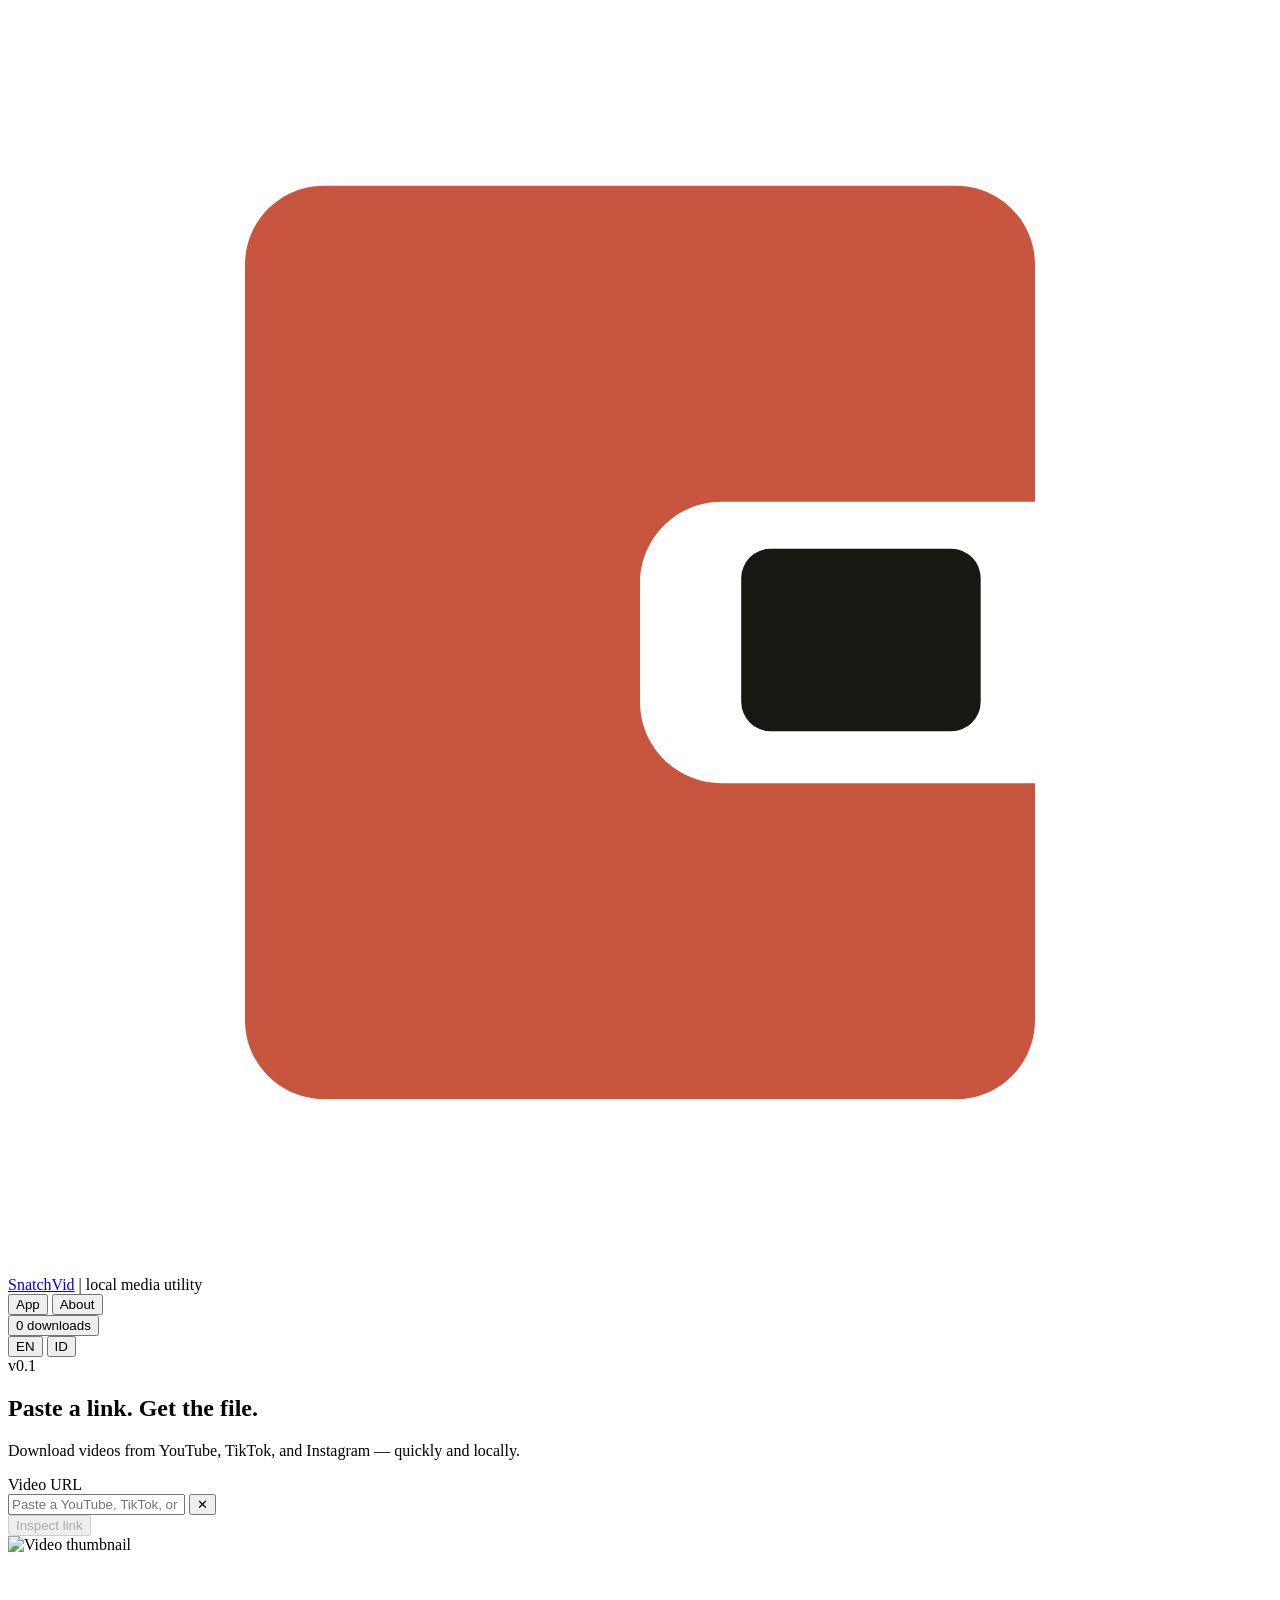
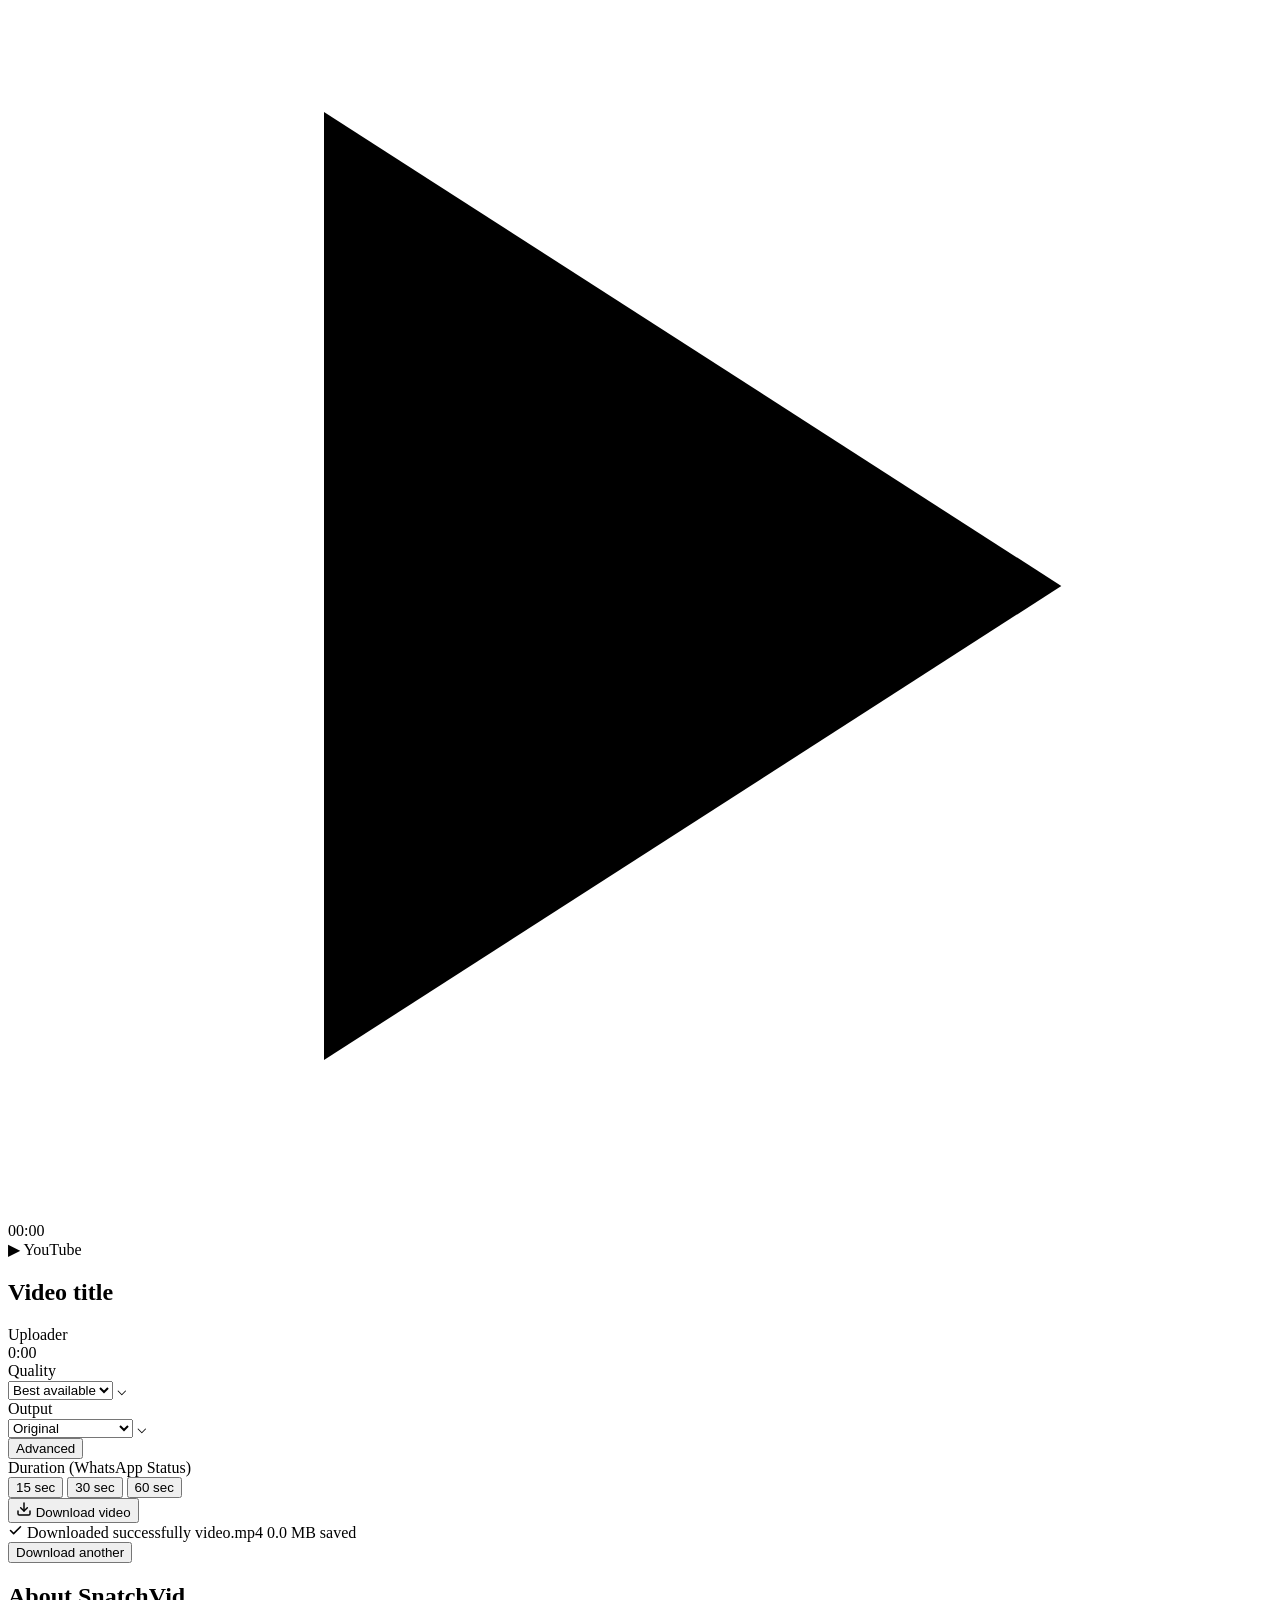
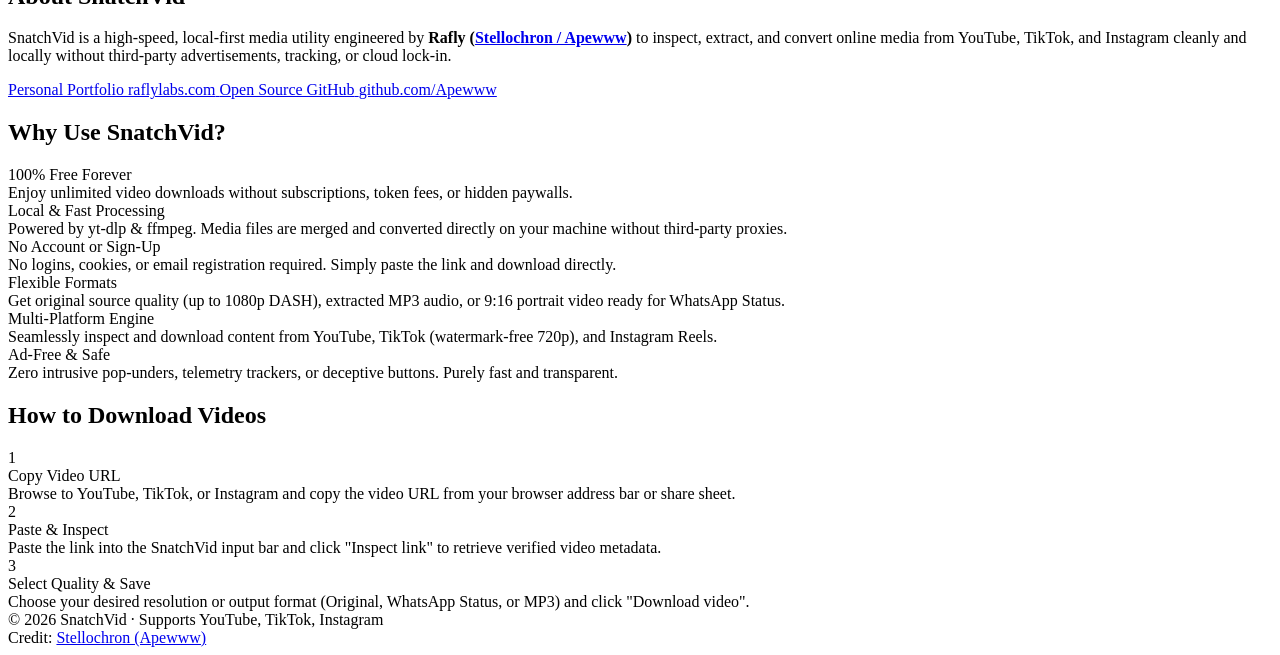
==== commit d74b9aff: "feat(metrics,ratelimit,cli): add persistent usage metrics, deployment rate limiting with .env, and i" ====
--- a/api/static/index.html
+++ b/api/static/index.html
@@ -1,9 +1,10 @@
 <!DOCTYPE html>
 <html lang="en">
+
 <head>
   <meta charset="UTF-8">
   <meta name="viewport" content="width=device-width, initial-scale=1.0">
-  <title>SnatchVid — Local Media Utility</title>
+  <title>SnatchVid</title>
 
   <!-- Brand Icons & Favicon -->
   <link rel="icon" type="image/svg+xml" href="/static/assets/snatchvid-icon.svg">
@@ -13,16 +14,19 @@
   <!-- Typography -->
   <link rel="preconnect" href="https://fonts.googleapis.com">
   <link rel="preconnect" href="https://fonts.gstatic.com" crossorigin>
-  <link href="https://fonts.googleapis.com/css2?family=Inter:wght@400;500;600;700&family=JetBrains+Mono:wght@400;500;600&display=swap" rel="stylesheet">
+  <link
+    href="https://fonts.googleapis.com/css2?family=Inter:wght@400;500;600;700&family=JetBrains+Mono:wght@400;500;600&display=swap"
+    rel="stylesheet">
 
   <!-- Modular Stylesheet -->
   <link rel="stylesheet" href="/static/css/style.css">
 </head>
+
 <body>
 
   <!-- Quiet Utility Shell -->
   <main class="app-shell" role="region" aria-label="SnatchVid local media utility workbench">
-    
+
     <!-- Header -->
     <header class="header">
       <div class="window-controls" aria-hidden="true">
@@ -34,8 +38,9 @@
         <div class="brand-left">
           <div class="brand-logo-wrap" aria-hidden="true">
             <svg class="brand-logo-svg" viewBox="0 0 1024 1024" role="img" aria-label="SnatchVid icon">
-              <path fill="#C8553D" d="M256 144h512c35.346 0 64 28.654 64 64v192H578c-36.451 0-66 29.549-66 66v96c0 36.451 29.549 66 66 66h254v192c0 35.346-28.654 64-64 64H256c-35.346 0-64-28.654-64-64V208c0-35.346 28.654-64 64-64Z"/>
-              <rect x="594" y="438" width="194" height="148" rx="24" fill="#171714"/>
+              <path fill="#C8553D"
+                d="M256 144h512c35.346 0 64 28.654 64 64v192H578c-36.451 0-66 29.549-66 66v96c0 36.451 29.549 66 66 66h254v192c0 35.346-28.654 64-64 64H256c-35.346 0-64-28.654-64-64V208c0-35.346 28.654-64 64-64Z" />
+              <rect x="594" y="438" width="194" height="148" rx="24" fill="#171714" />
             </svg>
           </div>
           <a href="#app" id="brandHomeLink" class="wordmark">SnatchVid</a>
@@ -49,6 +54,13 @@
             <button id="navTabApp" class="nav-btn active" type="button" data-i18n="navApp">App</button>
             <button id="navTabAbout" class="nav-btn" type="button" data-i18n="navAbout">About</button>
           </nav>
+
+          <!-- Metrics Trigger Chip -->
+          <button id="btnMetricsTrigger" class="metrics-trigger-btn" type="button" title="View usage statistics"
+            aria-label="View usage statistics">
+            <span class="metrics-pulse-dot" aria-hidden="true"></span>
+            <span id="metricsHeaderBadge">0 downloads</span>
+          </button>
 
           <!-- Language Selector (EN / ID) -->
           <div class="lang-switcher" aria-label="Language selector">
@@ -71,24 +83,18 @@
         <!-- Product Promise -->
         <section class="promise-section">
           <h1 class="promise-headline" data-i18n="promiseHeadline">Paste a link. Get the file.</h1>
-          <p class="promise-subtext" data-i18n="promiseSubtext">Download videos from YouTube, TikTok, and Instagram — quickly and locally.</p>
+          <p class="promise-subtext" data-i18n="promiseSubtext">Download videos from YouTube, TikTok, and Instagram —
+            quickly and locally.</p>
         </section>
 
         <!-- URL Input Field -->
         <section class="input-section">
           <label for="videoUrl" class="field-label" data-i18n="fieldLabelUrl">Video URL</label>
           <div class="url-field-wrap">
-            <input
-              id="videoUrl"
-              class="url-input"
-              type="url"
-              placeholder="Paste a YouTube, TikTok, or Instagram link"
-              data-i18n-placeholder="urlPlaceholder"
-              autocomplete="off"
-              spellcheck="false"
-            >
+            <input id="videoUrl" class="url-input" type="url" placeholder="Paste a YouTube, TikTok, or Instagram link"
+              data-i18n-placeholder="urlPlaceholder" autocomplete="off" spellcheck="false">
             <button id="btnClear" class="btn-clear" type="button" title="Clear input" aria-label="Clear URL">✕</button>
-            
+
             <!-- Desktop Platform Detected Pill -->
             <div id="platformPillDesktop" class="platform-pill platform-pill-desktop" aria-live="polite"></div>
           </div>
@@ -168,7 +174,8 @@
         <!-- Action: Download Video -->
         <section id="downloadSection" class="download-section">
           <button id="btnDownload" class="btn-primary" type="button">
-            <svg width="16" height="16" viewBox="0 0 24 24" fill="none" stroke="currentColor" stroke-width="2.2" stroke-linecap="round" stroke-linejoin="round" aria-hidden="true">
+            <svg width="16" height="16" viewBox="0 0 24 24" fill="none" stroke="currentColor" stroke-width="2.2"
+              stroke-linecap="round" stroke-linejoin="round" aria-hidden="true">
               <path d="M21 15v4a2 2 0 0 1-2 2H5a2 2 0 0 1-2-2v-4"></path>
               <polyline points="7 10 12 15 17 10"></polyline>
               <line x1="12" y1="15" x2="12" y2="3"></line>
@@ -184,7 +191,8 @@
         <div id="successCard" class="success-card" role="status">
           <div class="success-content">
             <span class="success-badge">
-              <svg width="15" height="15" viewBox="0 0 24 24" fill="none" stroke="currentColor" stroke-width="2.5" stroke-linecap="round" stroke-linejoin="round" aria-hidden="true">
+              <svg width="15" height="15" viewBox="0 0 24 24" fill="none" stroke="currentColor" stroke-width="2.5"
+                stroke-linecap="round" stroke-linejoin="round" aria-hidden="true">
                 <polyline points="20 6 9 17 4 12"></polyline>
               </svg>
               <span data-i18n="successTitle">Downloaded successfully</span>
@@ -192,7 +200,8 @@
             <span id="successFilename" class="success-filename">video.mp4</span>
             <span id="successSize" class="success-meta">0.0 MB saved</span>
           </div>
-          <button id="btnDownloadAnother" class="btn-secondary" type="button" data-i18n="btnDownloadAnother">Download another</button>
+          <button id="btnDownloadAnother" class="btn-secondary" type="button" data-i18n="btnDownloadAnother">Download
+            another</button>
         </div>
       </div>
 
@@ -205,7 +214,11 @@
           <div class="about-header-group">
             <h1 class="about-title" data-i18n="aboutTitle">About SnatchVid</h1>
             <p class="about-lead" data-i18n="aboutLead">
-              SnatchVid is a high-speed, local-first media utility engineered by <strong>Rafly (<a href="https://github.com/Apewww" target="_blank" rel="noopener noreferrer" class="credit-link">Stellochron / Apewww</a>)</strong> to inspect, extract, and convert online media from YouTube, TikTok, and Instagram cleanly and locally without third-party advertisements, tracking, or cloud lock-in.
+              SnatchVid is a high-speed, local-first media utility engineered by <strong>Rafly (<a
+                  href="https://github.com/Apewww" target="_blank" rel="noopener noreferrer"
+                  class="credit-link">Stellochron / Apewww</a>)</strong> to inspect, extract, and convert online media
+              from YouTube, TikTok, and Instagram cleanly and locally without third-party advertisements, tracking, or
+              cloud lock-in.
             </p>
 
             <!-- Developer Portfolio & GitHub Links -->
@@ -227,32 +240,38 @@
             <div class="pillars-grid">
               <div class="pillar-card">
                 <div class="pillar-title" data-i18n="pillar1Title">100% Free Forever</div>
-                <div class="pillar-desc" data-i18n="pillar1Desc">Enjoy unlimited video downloads without subscriptions, token fees, or hidden paywalls.</div>
+                <div class="pillar-desc" data-i18n="pillar1Desc">Enjoy unlimited video downloads without subscriptions,
+                  token fees, or hidden paywalls.</div>
               </div>
 
               <div class="pillar-card">
                 <div class="pillar-title" data-i18n="pillar2Title">Local & Fast Processing</div>
-                <div class="pillar-desc" data-i18n="pillar2Desc">Powered by yt-dlp & ffmpeg. Media files are merged and converted directly on your machine without third-party proxies.</div>
+                <div class="pillar-desc" data-i18n="pillar2Desc">Powered by yt-dlp & ffmpeg. Media files are merged and
+                  converted directly on your machine without third-party proxies.</div>
               </div>
 
               <div class="pillar-card">
                 <div class="pillar-title" data-i18n="pillar3Title">No Account or Sign-Up</div>
-                <div class="pillar-desc" data-i18n="pillar3Desc">No logins, cookies, or email registration required. Simply paste the link and download directly.</div>
+                <div class="pillar-desc" data-i18n="pillar3Desc">No logins, cookies, or email registration required.
+                  Simply paste the link and download directly.</div>
               </div>
 
               <div class="pillar-card">
                 <div class="pillar-title" data-i18n="pillar4Title">Flexible Formats</div>
-                <div class="pillar-desc" data-i18n="pillar4Desc">Get original source quality (up to 1080p DASH), extracted MP3 audio, or 9:16 portrait video ready for WhatsApp Status.</div>
+                <div class="pillar-desc" data-i18n="pillar4Desc">Get original source quality (up to 1080p DASH),
+                  extracted MP3 audio, or 9:16 portrait video ready for WhatsApp Status.</div>
               </div>
 
               <div class="pillar-card">
                 <div class="pillar-title" data-i18n="pillar5Title">Multi-Platform Engine</div>
-                <div class="pillar-desc" data-i18n="pillar5Desc">Seamlessly inspect and download content from YouTube, TikTok (watermark-free 720p), and Instagram Reels.</div>
+                <div class="pillar-desc" data-i18n="pillar5Desc">Seamlessly inspect and download content from YouTube,
+                  TikTok (watermark-free 720p), and Instagram Reels.</div>
               </div>
 
               <div class="pillar-card">
                 <div class="pillar-title" data-i18n="pillar6Title">Ad-Free & Safe</div>
-                <div class="pillar-desc" data-i18n="pillar6Desc">Zero intrusive pop-unders, telemetry trackers, or deceptive buttons. Purely fast and transparent.</div>
+                <div class="pillar-desc" data-i18n="pillar6Desc">Zero intrusive pop-unders, telemetry trackers, or
+                  deceptive buttons. Purely fast and transparent.</div>
               </div>
             </div>
           </section>
@@ -265,7 +284,8 @@
                 <div class="step-num">1</div>
                 <div class="step-body">
                   <div class="step-title" data-i18n="step1Title">Copy Video URL</div>
-                  <div class="step-text" data-i18n="step1Desc">Browse to YouTube, TikTok, or Instagram and copy the video URL from your browser address bar or share sheet.</div>
+                  <div class="step-text" data-i18n="step1Desc">Browse to YouTube, TikTok, or Instagram and copy the
+                    video URL from your browser address bar or share sheet.</div>
                 </div>
               </div>
 
@@ -273,7 +293,8 @@
                 <div class="step-num">2</div>
                 <div class="step-body">
                   <div class="step-title" data-i18n="step2Title">Paste & Inspect</div>
-                  <div class="step-text" data-i18n="step2Desc">Paste the link into the SnatchVid input bar and click "Inspect link" to retrieve verified video metadata.</div>
+                  <div class="step-text" data-i18n="step2Desc">Paste the link into the SnatchVid input bar and click
+                    "Inspect link" to retrieve verified video metadata.</div>
                 </div>
               </div>
 
@@ -281,7 +302,8 @@
                 <div class="step-num">3</div>
                 <div class="step-body">
                   <div class="step-title" data-i18n="step3Title">Select Quality & Save</div>
-                  <div class="step-text" data-i18n="step3Desc">Choose your desired resolution or output format (Original, WhatsApp Status, or MP3) and click "Download video".</div>
+                  <div class="step-text" data-i18n="step3Desc">Choose your desired resolution or output format
+                    (Original, WhatsApp Status, or MP3) and click "Download video".</div>
                 </div>
               </div>
             </div>
@@ -297,14 +319,136 @@
           <span class="footer-platforms" data-i18n="footerPlatforms">Supports YouTube, TikTok, Instagram</span>
         </div>
         <div class="footer-right">
-          <span>Credit: <a href="https://github.com/Apewww" target="_blank" rel="noopener noreferrer" class="credit-link">Stellochron (Apewww)</a></span>
+          <span>Credit: <a href="https://github.com/Apewww" target="_blank" rel="noopener noreferrer"
+              class="credit-link">Stellochron (Apewww)</a></span>
         </div>
       </footer>
 
     </div>
   </main>
+
+  <!-- Metrics Detail Modal Dialog -->
+  <div id="metricsModal" class="modal-backdrop" role="dialog" aria-modal="true" aria-labelledby="metricsModalTitle"
+    hidden>
+    <div class="modal-window">
+      <!-- Modal Header -->
+      <div class="modal-header">
+        <div class="modal-header-text">
+          <h2 id="metricsModalTitle" class="modal-title" data-i18n="metricsModalTitle">Usage Metrics</h2>
+          <p class="modal-subtitle" data-i18n="metricsModalSubtitle">Real-time local processing & download statistics
+          </p>
+        </div>
+        <button id="btnMetricsClose" class="btn-modal-close" type="button" aria-label="Close modal">✕</button>
+      </div>
+
+      <!-- Modal Body -->
+      <div class="modal-body">
+        <!-- Key Metrics Cards -->
+        <div class="metrics-bento">
+          <div class="metric-card">
+            <div class="metric-card-label" data-i18n="metricTotalDownloads">Total Downloads</div>
+            <div id="metricValDownloads" class="metric-card-val">0</div>
+            <div id="metricSubInspections" class="metric-card-sub">0 inspected</div>
+          </div>
+          <div class="metric-card">
+            <div class="metric-card-label" data-i18n="metricSuccessRate">Success Rate</div>
+            <div id="metricValSuccessRate" class="metric-card-val success-highlight">100%</div>
+            <div id="metricSubFailures" class="metric-card-sub">0 failed</div>
+          </div>
+          <div class="metric-card">
+            <div class="metric-card-label" data-i18n="metricTotalDuration">Total Duration</div>
+            <div id="metricValDuration" class="metric-card-val">0 sec</div>
+            <div class="metric-card-sub" data-i18n="metricMediaProcessed">Media processed</div>
+          </div>
+        </div>
+
+        <!-- Platform Breakdown Section -->
+        <div class="metrics-section">
+          <div class="metrics-section-title" data-i18n="metricsPlatformBreakdown">Platform Breakdown</div>
+          <div class="platform-metrics-list">
+            <!-- YouTube Row -->
+            <div class="platform-metric-item">
+              <div class="platform-metric-header">
+                <div class="platform-metric-left">
+                  <span class="platform-tag youtube">▶ YouTube</span>
+                  <span id="metricYTCount" class="platform-metric-count">0 downloads</span>
+                </div>
+                <div class="platform-metric-right">
+                  <span id="metricYTDur" class="platform-metric-duration">0 sec</span>
+                  <span id="metricYTPct" class="platform-metric-pct">0%</span>
+                </div>
+              </div>
+              <div class="platform-progress-bg">
+                <div id="metricYTBar" class="platform-progress-fill yt" style="width: 0%"></div>
+              </div>
+            </div>
+
+            <!-- TikTok Row -->
+            <div class="platform-metric-item">
+              <div class="platform-metric-header">
+                <div class="platform-metric-left">
+                  <span class="platform-tag tiktok">🎵 TikTok</span>
+                  <span id="metricTTCount" class="platform-metric-count">0 downloads</span>
+                </div>
+                <div class="platform-metric-right">
+                  <span id="metricTTDur" class="platform-metric-duration">0 sec</span>
+                  <span id="metricTTPct" class="platform-metric-pct">0%</span>
+                </div>
+              </div>
+              <div class="platform-progress-bg">
+                <div id="metricTTBar" class="platform-progress-fill tt" style="width: 0%"></div>
+              </div>
+            </div>
+
+            <!-- Instagram Row -->
+            <div class="platform-metric-item">
+              <div class="platform-metric-header">
+                <div class="platform-metric-left">
+                  <span class="platform-tag instagram">📸 Instagram</span>
+                  <span id="metricIGCount" class="platform-metric-count">0 downloads</span>
+                </div>
+                <div class="platform-metric-right">
+                  <span id="metricIGDur" class="platform-metric-duration">0 sec</span>
+                  <span id="metricIGPct" class="platform-metric-pct">0%</span>
+                </div>
+              </div>
+              <div class="platform-progress-bg">
+                <div id="metricIGBar" class="platform-progress-fill ig" style="width: 0%"></div>
+              </div>
+            </div>
+          </div>
+        </div>
+
+        <!-- Format Breakdown Summary -->
+        <div class="metrics-section">
+          <div class="metrics-section-title" data-i18n="metricsFormatBreakdown">Formats Distributed</div>
+          <div class="format-chips-wrap">
+            <div class="format-chip">
+              <span class="format-chip-label" data-i18n="optOriginal">Original</span>
+              <span id="metricFmtOriginal" class="format-chip-val">0</span>
+            </div>
+            <div class="format-chip">
+              <span class="format-chip-label" data-i18n="optWhatsApp">WhatsApp Status</span>
+              <span id="metricFmtWA" class="format-chip-val">0</span>
+            </div>
+            <div class="format-chip">
+              <span class="format-chip-label" data-i18n="optMp3">MP3 Audio</span>
+              <span id="metricFmtMP3" class="format-chip-val">0</span>
+            </div>
+          </div>
+        </div>
+      </div>
+
+      <!-- Modal Footer -->
+      <div class="modal-footer">
+        <span id="metricsLastUpdated" class="metrics-updated-text">Updated: just now</span>
+        <button id="btnMetricsRefresh" class="btn-metrics-refresh" type="button" data-i18n="btnRefresh">Refresh</button>
+      </div>
+    </div>
+  </div>
 
   <!-- Modular Client Application Script -->
   <script src="/static/js/app.js" defer></script>
 </body>
+
 </html>
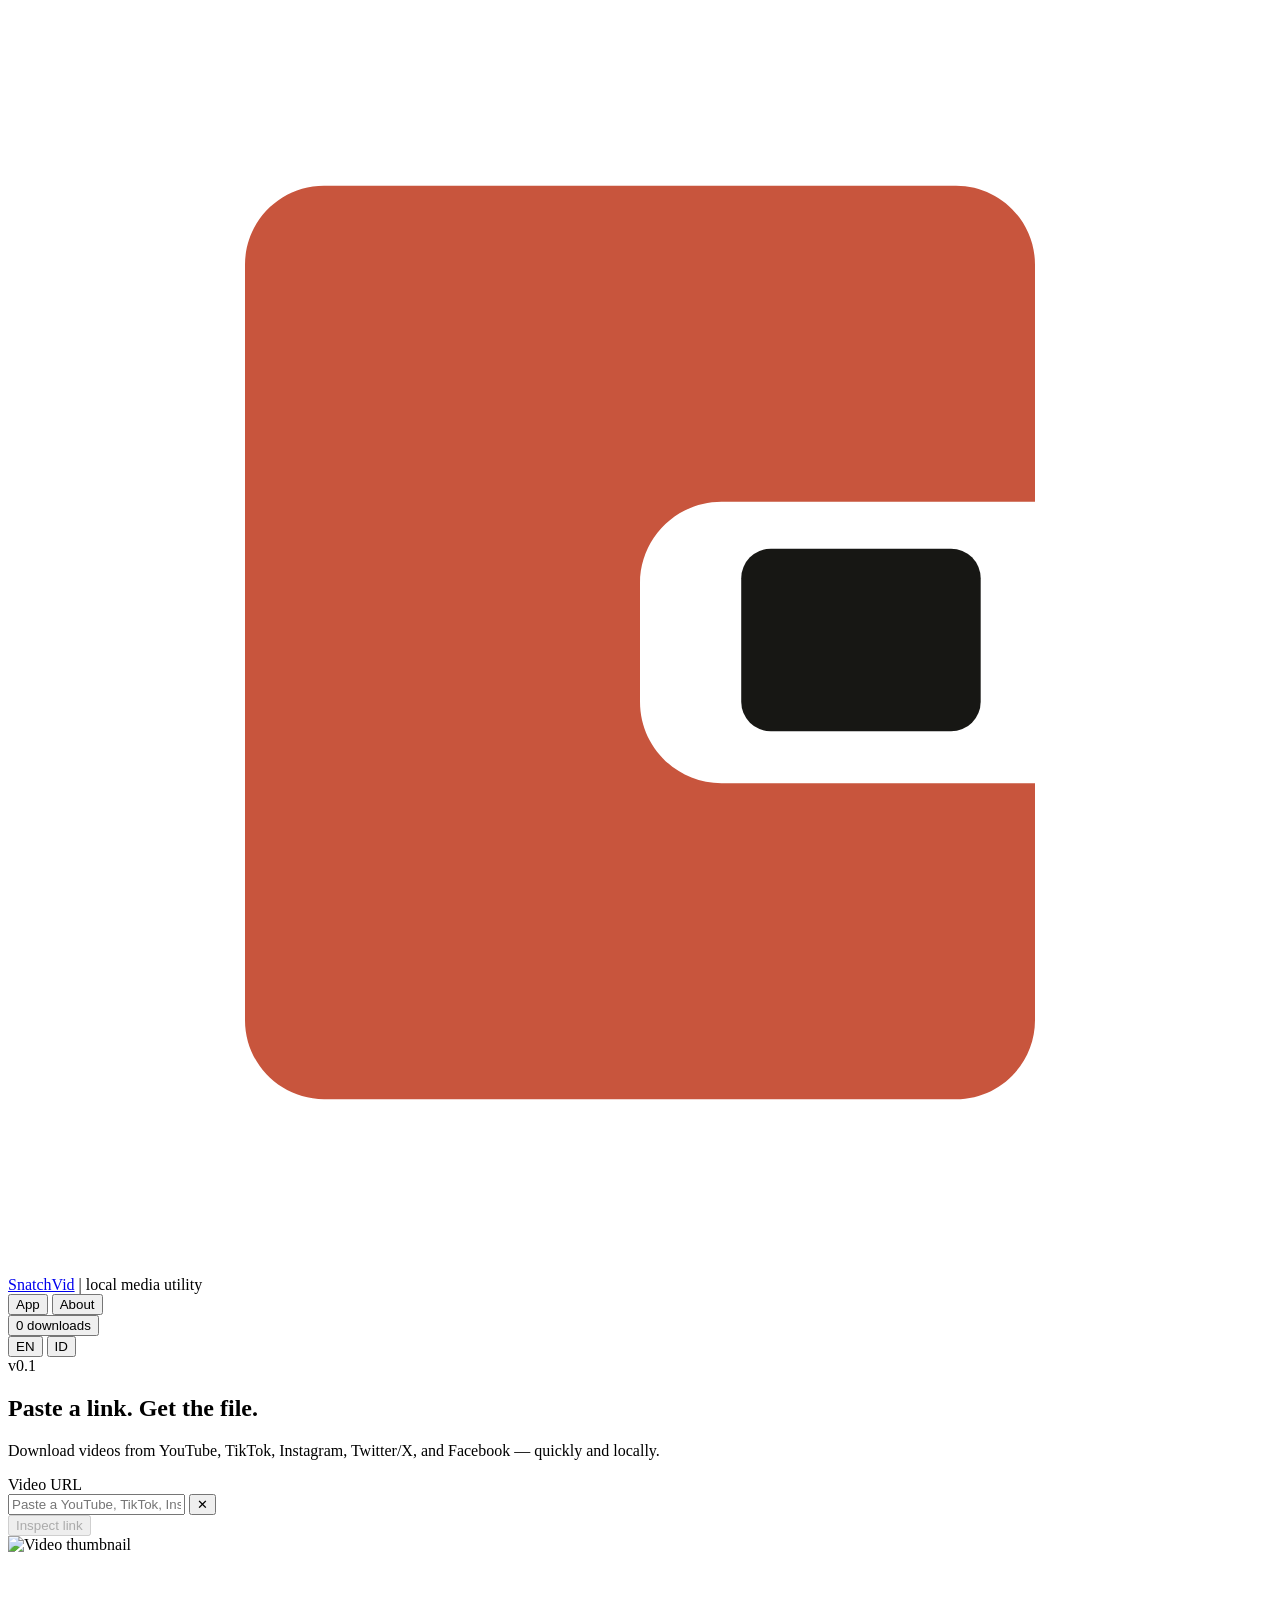
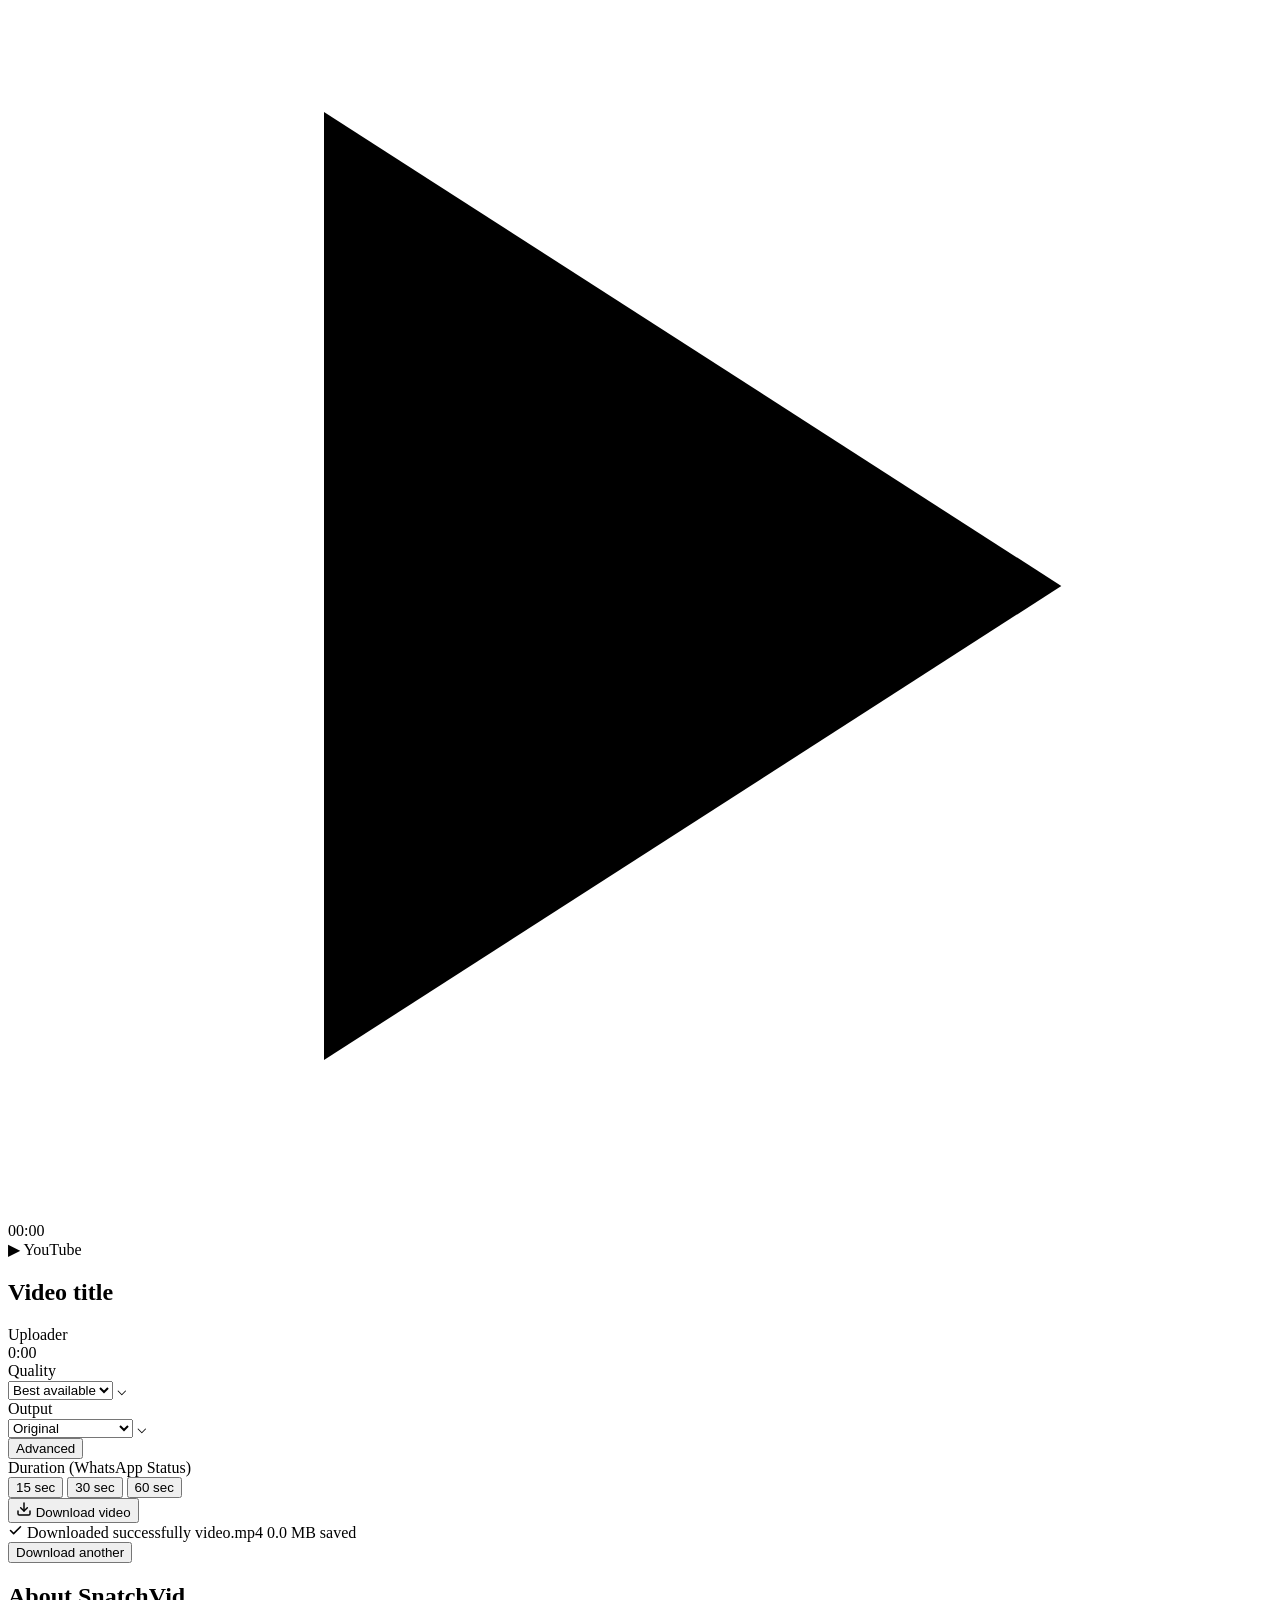
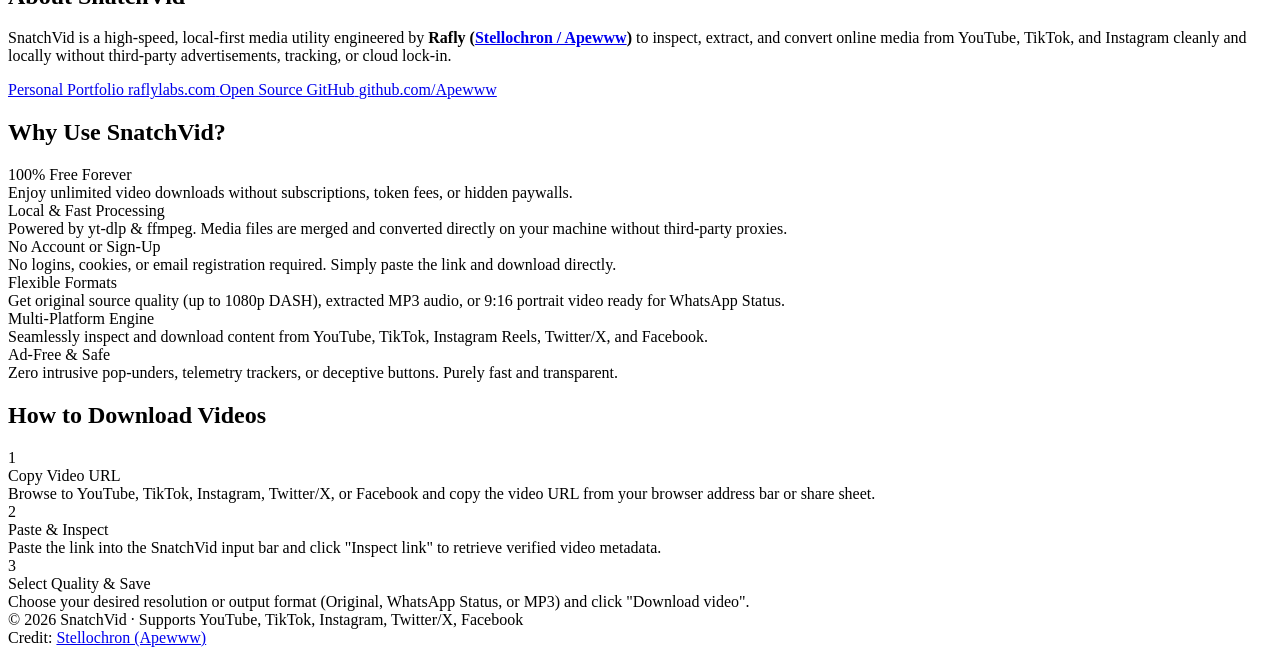
==== commit 437e683e: "feat: add Twitter/X and Facebook video download support - Add Twitter/X and Facebook URL detection a" ====
--- a/api/static/index.html
+++ b/api/static/index.html
@@ -29,11 +29,6 @@
 
     <!-- Header -->
     <header class="header">
-      <div class="window-controls" aria-hidden="true">
-        <span class="mac-dot red"></span>
-        <span class="mac-dot yellow"></span>
-        <span class="mac-dot green"></span>
-      </div>
       <div class="brand-bar">
         <div class="brand-left">
           <div class="brand-logo-wrap" aria-hidden="true">
@@ -83,7 +78,7 @@
         <!-- Product Promise -->
         <section class="promise-section">
           <h1 class="promise-headline" data-i18n="promiseHeadline">Paste a link. Get the file.</h1>
-          <p class="promise-subtext" data-i18n="promiseSubtext">Download videos from YouTube, TikTok, and Instagram —
+          <p class="promise-subtext" data-i18n="promiseSubtext">Download videos from YouTube, TikTok, Instagram, Twitter/X, and Facebook —
             quickly and locally.</p>
         </section>
 
@@ -91,7 +86,7 @@
         <section class="input-section">
           <label for="videoUrl" class="field-label" data-i18n="fieldLabelUrl">Video URL</label>
           <div class="url-field-wrap">
-            <input id="videoUrl" class="url-input" type="url" placeholder="Paste a YouTube, TikTok, or Instagram link"
+            <input id="videoUrl" class="url-input" type="url" placeholder="Paste a YouTube, TikTok, Instagram, Twitter/X, or Facebook link"
               data-i18n-placeholder="urlPlaceholder" autocomplete="off" spellcheck="false">
             <button id="btnClear" class="btn-clear" type="button" title="Clear input" aria-label="Clear URL">✕</button>
 
@@ -265,7 +260,7 @@
               <div class="pillar-card">
                 <div class="pillar-title" data-i18n="pillar5Title">Multi-Platform Engine</div>
                 <div class="pillar-desc" data-i18n="pillar5Desc">Seamlessly inspect and download content from YouTube,
-                  TikTok (watermark-free 720p), and Instagram Reels.</div>
+                  TikTok, Instagram Reels, Twitter/X, and Facebook.</div>
               </div>
 
               <div class="pillar-card">
@@ -284,7 +279,7 @@
                 <div class="step-num">1</div>
                 <div class="step-body">
                   <div class="step-title" data-i18n="step1Title">Copy Video URL</div>
-                  <div class="step-text" data-i18n="step1Desc">Browse to YouTube, TikTok, or Instagram and copy the
+                  <div class="step-text" data-i18n="step1Desc">Browse to YouTube, TikTok, Instagram, Twitter/X, or Facebook and copy the
                     video URL from your browser address bar or share sheet.</div>
                 </div>
               </div>
@@ -316,7 +311,7 @@
         <div class="footer-left">
           <span class="footer-copy">© 2026 SnatchVid</span>
           <span class="footer-sep" aria-hidden="true">·</span>
-          <span class="footer-platforms" data-i18n="footerPlatforms">Supports YouTube, TikTok, Instagram</span>
+          <span class="footer-platforms" data-i18n="footerPlatforms">Supports YouTube, TikTok, Instagram, Twitter/X, Facebook</span>
         </div>
         <div class="footer-right">
           <span>Credit: <a href="https://github.com/Apewww" target="_blank" rel="noopener noreferrer"
@@ -416,6 +411,40 @@
                 <div id="metricIGBar" class="platform-progress-fill ig" style="width: 0%"></div>
               </div>
             </div>
+
+            <!-- Twitter / X Row -->
+            <div class="platform-metric-item">
+              <div class="platform-metric-header">
+                <div class="platform-metric-left">
+                  <span class="platform-tag twitter">🐦 Twitter / X</span>
+                  <span id="metricTWCount" class="platform-metric-count">0 downloads</span>
+                </div>
+                <div class="platform-metric-right">
+                  <span id="metricTWDur" class="platform-metric-duration">0 sec</span>
+                  <span id="metricTWPct" class="platform-metric-pct">0%</span>
+                </div>
+              </div>
+              <div class="platform-progress-bg">
+                <div id="metricTWBar" class="platform-progress-fill tw" style="width: 0%"></div>
+              </div>
+            </div>
+
+            <!-- Facebook Row -->
+            <div class="platform-metric-item">
+              <div class="platform-metric-header">
+                <div class="platform-metric-left">
+                  <span class="platform-tag facebook">📘 Facebook</span>
+                  <span id="metricFBCount" class="platform-metric-count">0 downloads</span>
+                </div>
+                <div class="platform-metric-right">
+                  <span id="metricFBDur" class="platform-metric-duration">0 sec</span>
+                  <span id="metricFBPct" class="platform-metric-pct">0%</span>
+                </div>
+              </div>
+              <div class="platform-progress-bg">
+                <div id="metricFBBar" class="platform-progress-fill fb" style="width: 0%"></div>
+              </div>
+            </div>
           </div>
         </div>
 
